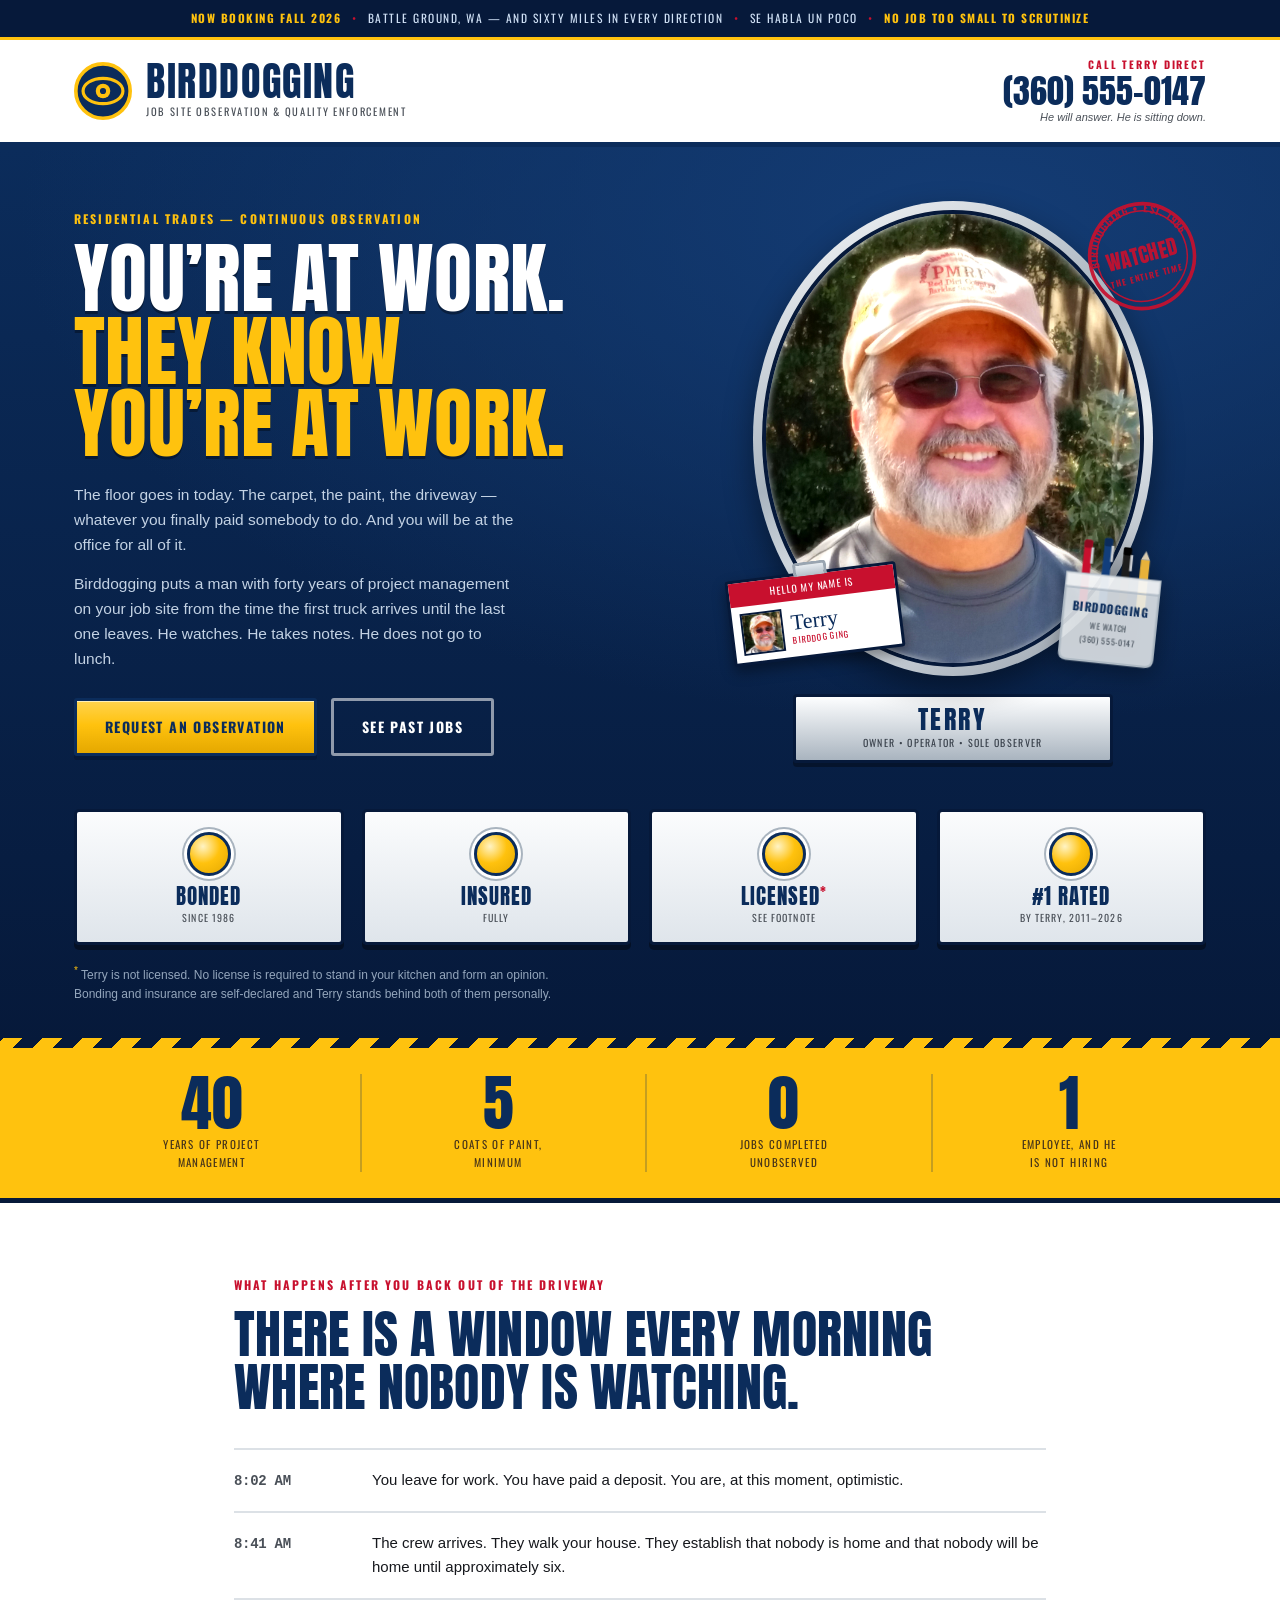
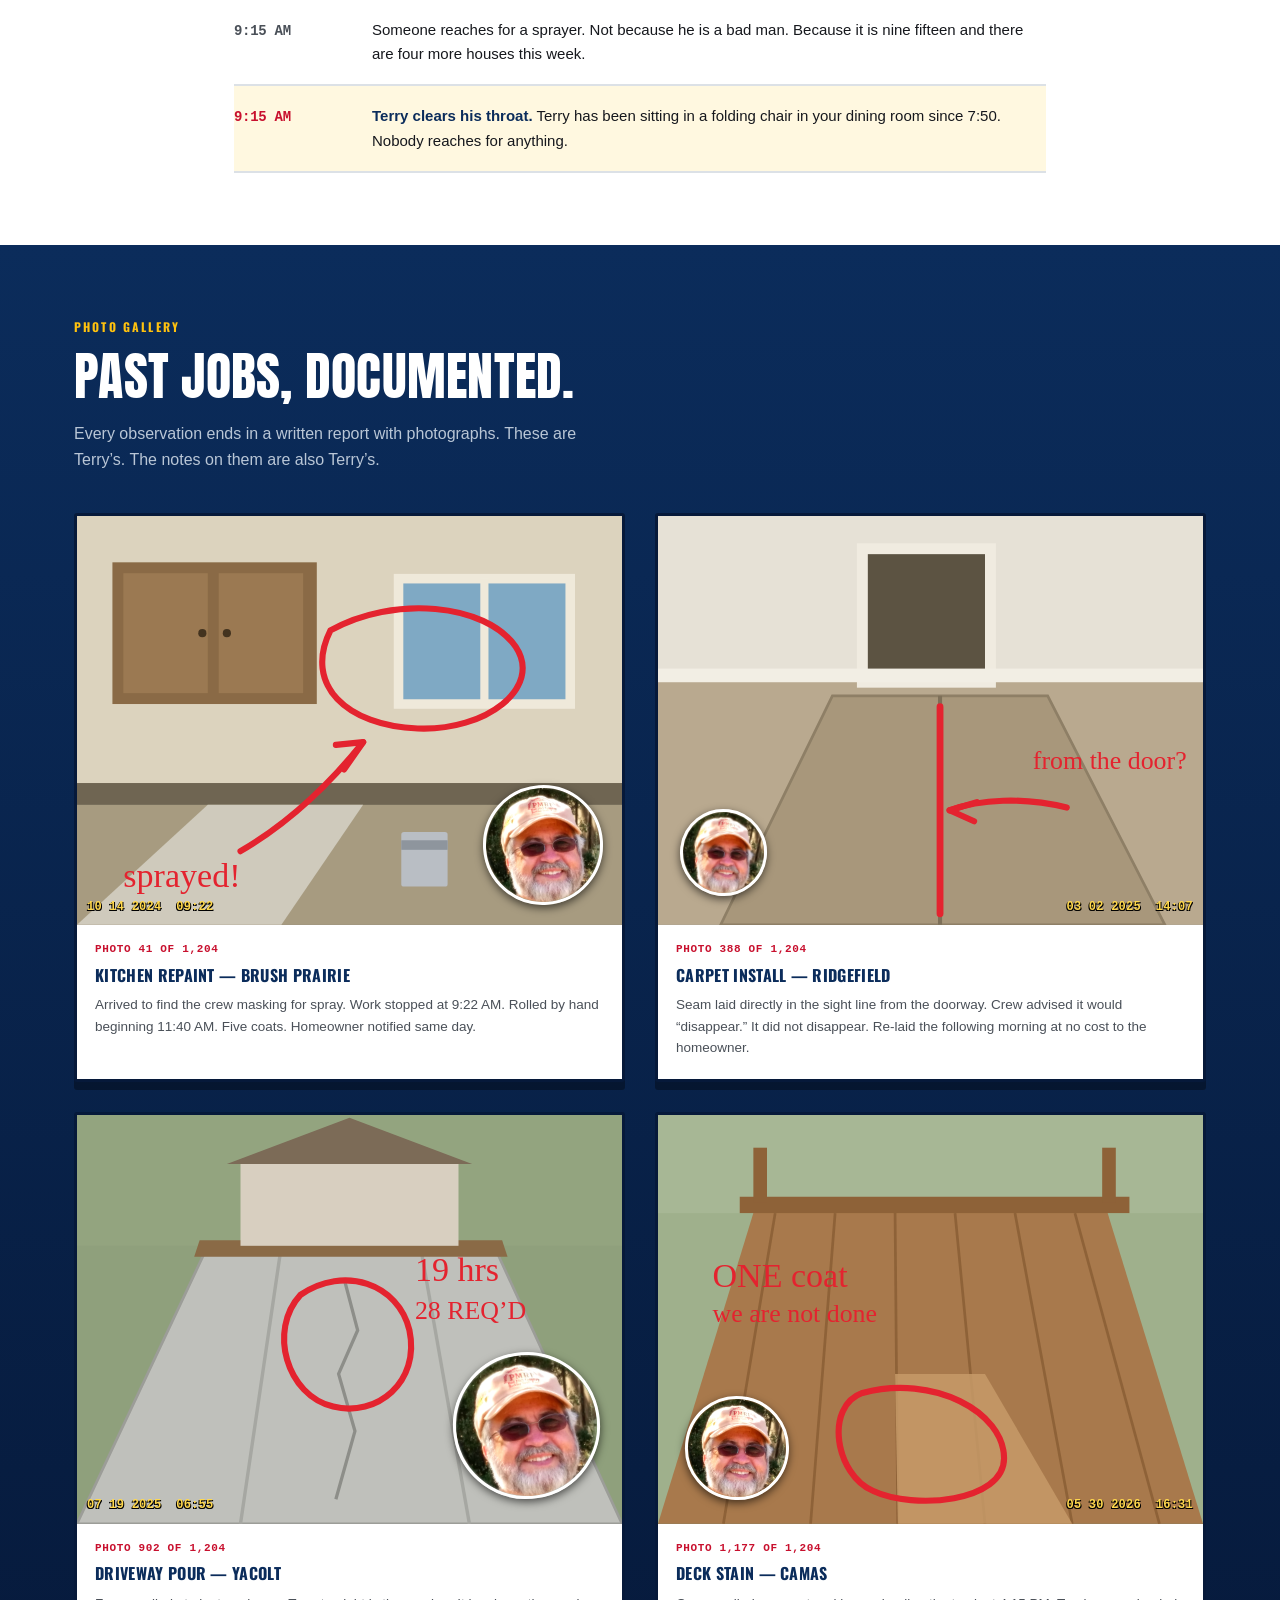
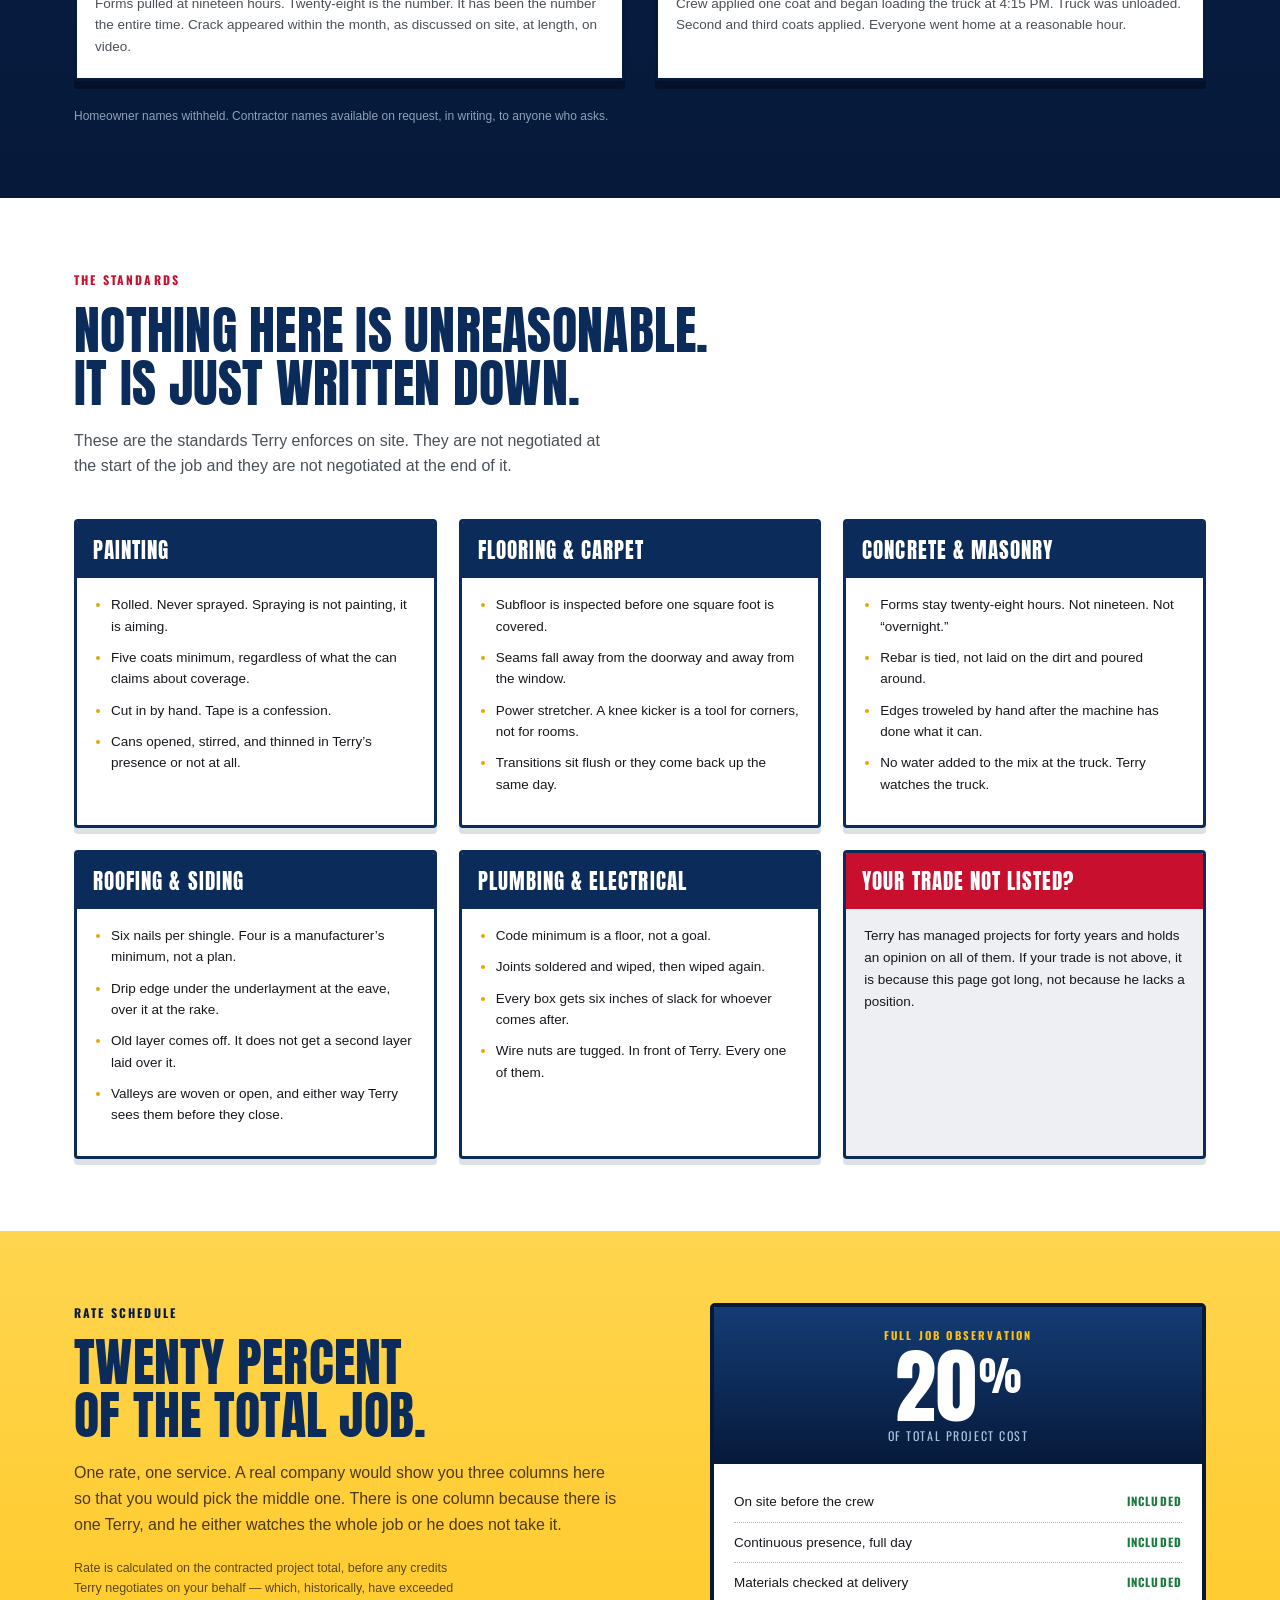
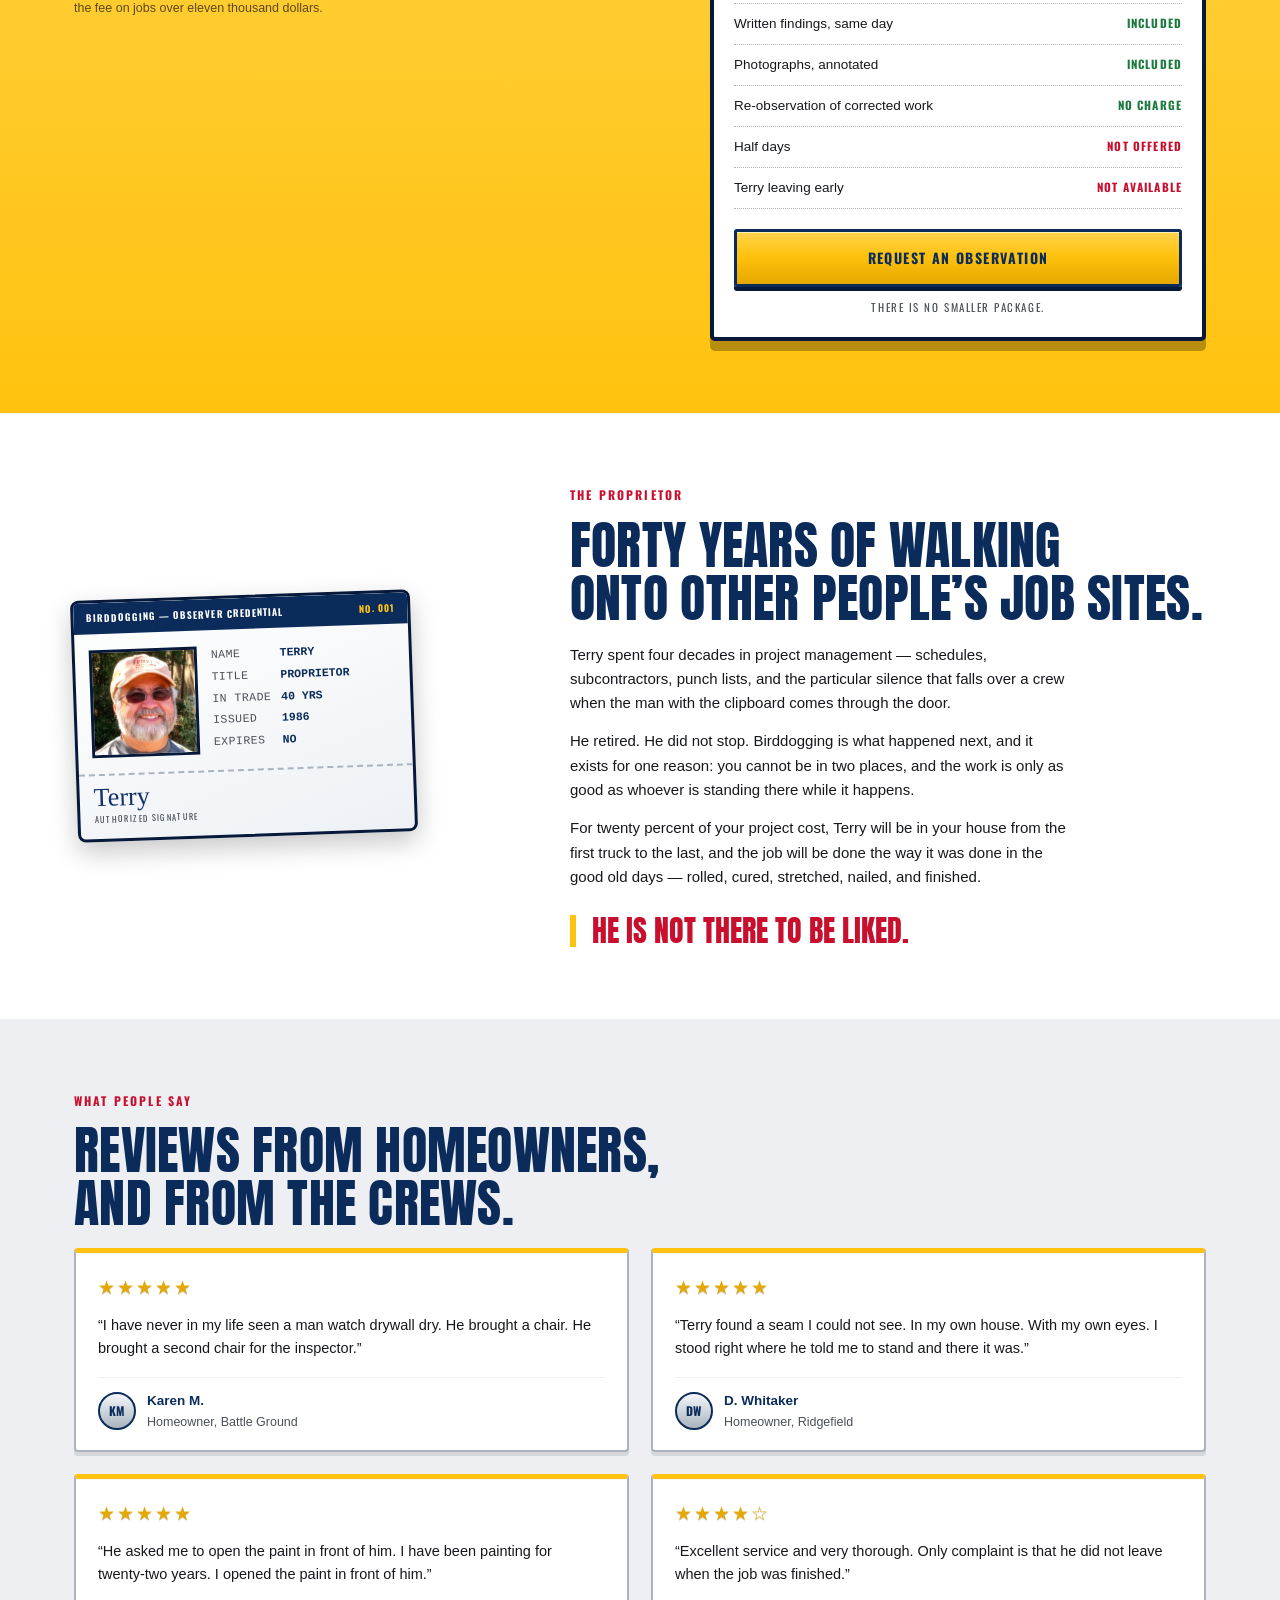
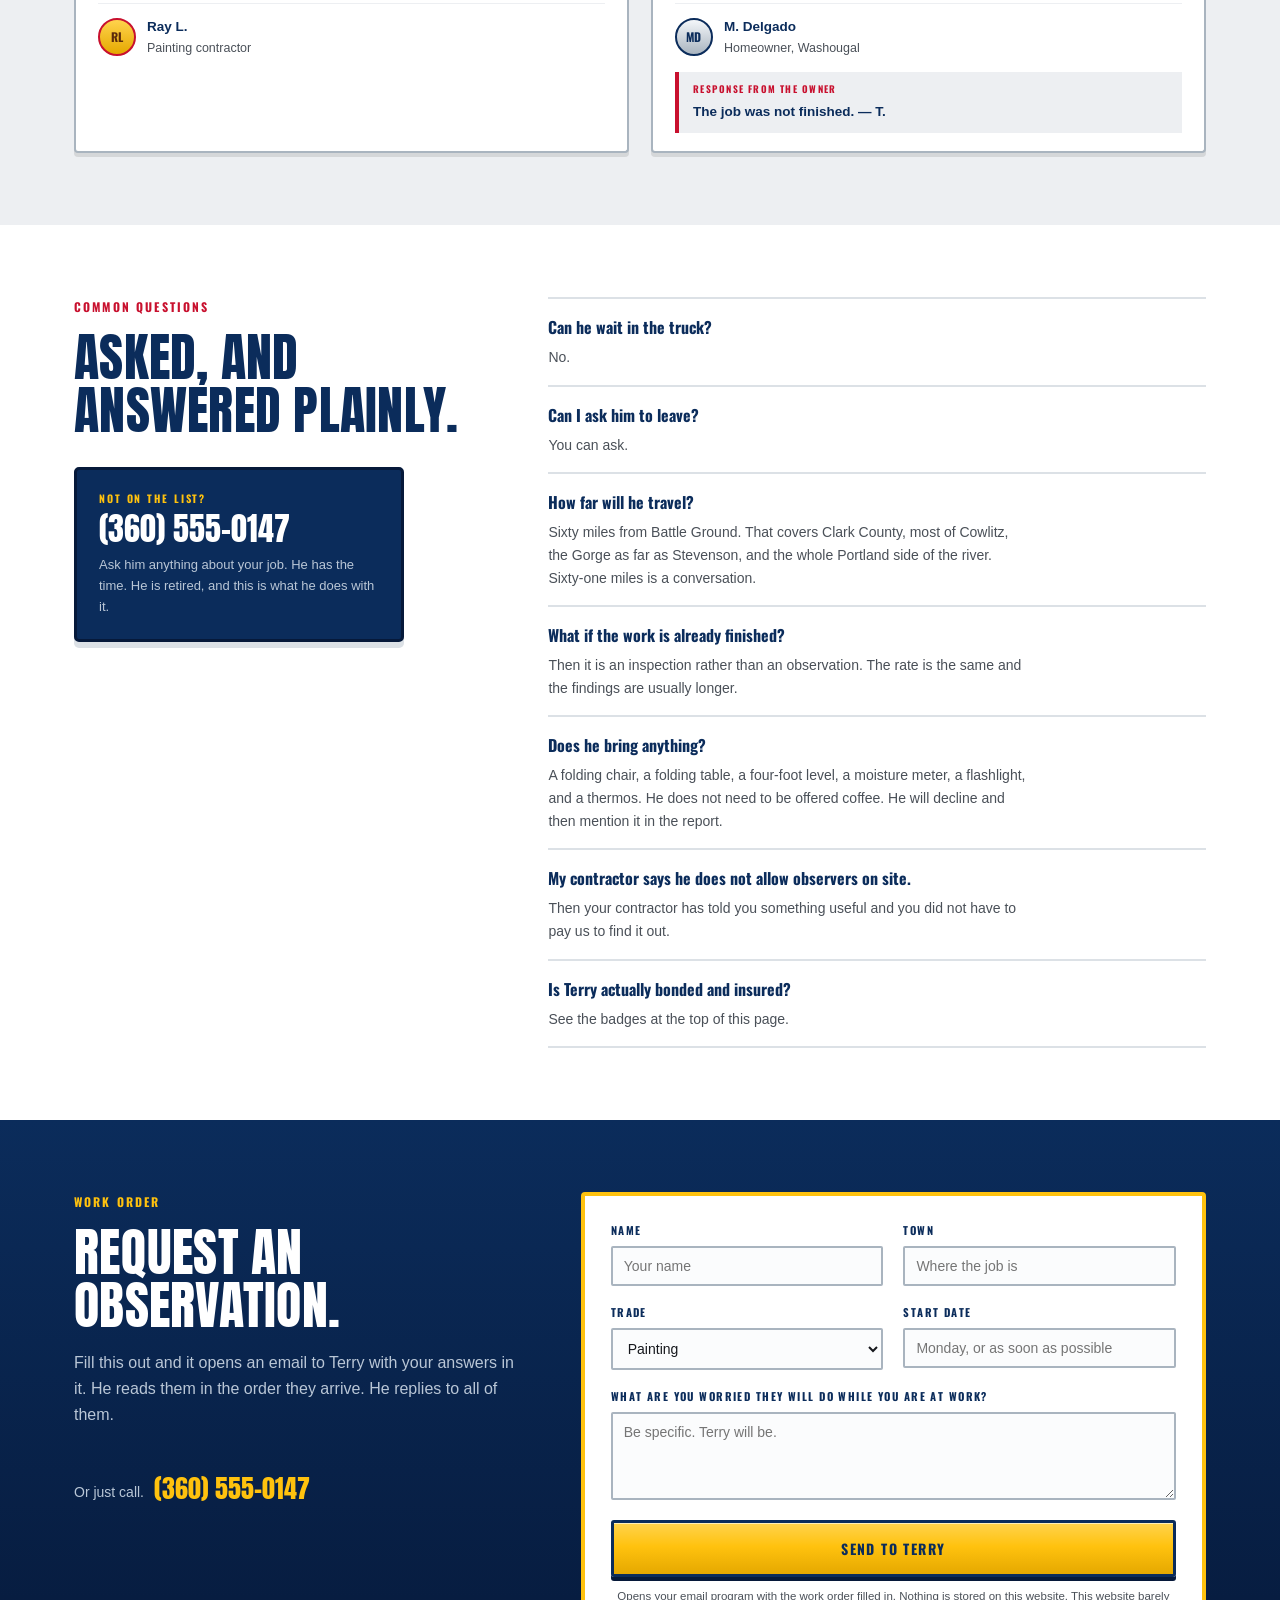
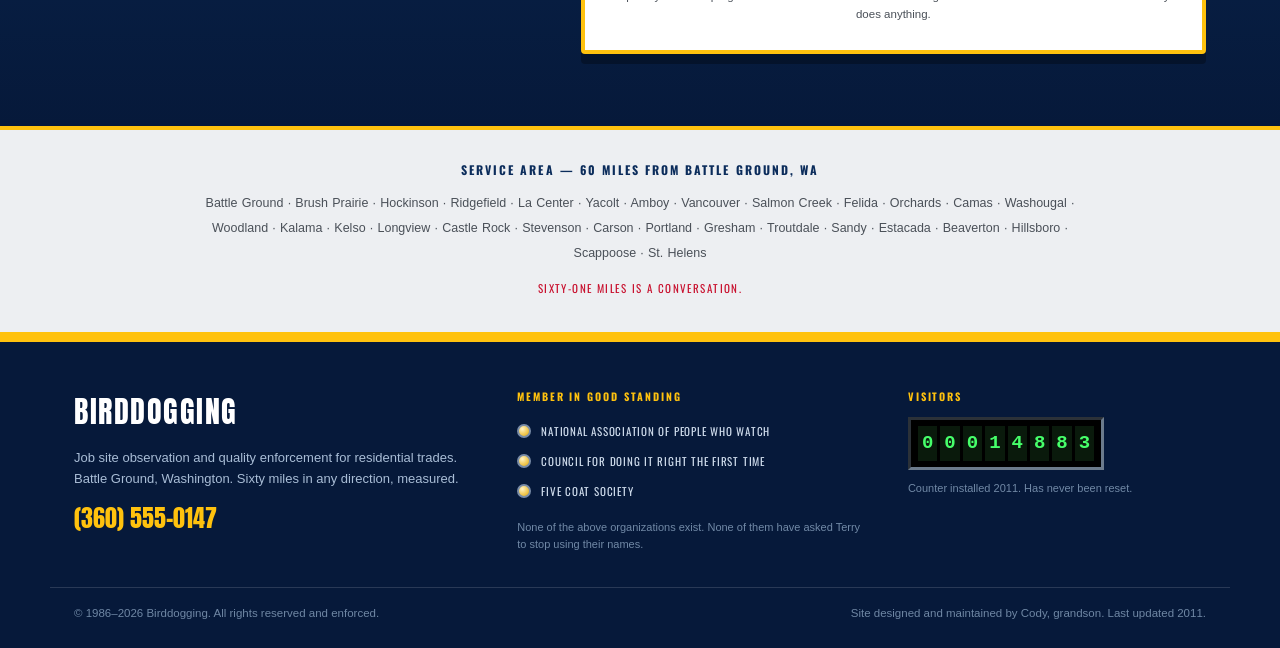
==== index.html @ f439ff11 "Birddogging: job site observation site for Terry Static single-page site, no build step. Deadpan sma" ====
<!DOCTYPE html>
<html lang="en">
<head>
<meta charset="utf-8">
<meta name="viewport" content="width=device-width, initial-scale=1">
<title>BIRDDOGGING &mdash; Job Site Observation | Terry watches your contractors</title>
<meta name="description" content="You're at work. They know you're at work. Birddogging puts a 40-year project manager on your job site for the entire job. Bonded. Insured. Watching.">
<meta property="og:title" content="BIRDDOGGING &mdash; He Watches So You Don't Have To">
<meta property="og:description" content="Continuous on-site observation of residential trades. 20% of total project cost. There is no smaller package.">
<link rel="icon" href="favicon.svg" type="image/svg+xml">
<link rel="preconnect" href="https://fonts.googleapis.com">
<link rel="preconnect" href="https://fonts.gstatic.com" crossorigin>
<link href="https://fonts.googleapis.com/css2?family=Anton&family=Permanent+Marker&family=Oswald:wght@500;700&display=swap" rel="stylesheet">
<link rel="stylesheet" href="styles.css">
</head>
<body>

<a class="skip" href="#main">Skip to content</a>

<!-- ============ TOP STRIP ============ -->
<div class="ticker">
  <div class="ticker__in">
    <strong>NOW BOOKING FALL 2026</strong>
    <span class="dot">&bull;</span> BATTLE GROUND, WA &mdash; AND SIXTY MILES IN EVERY DIRECTION
    <span class="dot">&bull;</span> SE HABLA UN POCO
    <span class="dot">&bull;</span> <strong>NO JOB TOO SMALL TO SCRUTINIZE</strong>
  </div>
</div>

<!-- ============ HEADER ============ -->
<header class="head">
  <div class="wrap head__in">
    <a class="brand" href="#top">
      <svg class="brand__mark" viewBox="0 0 64 64" aria-hidden="true">
        <circle cx="32" cy="32" r="30" fill="#0B2C5B" stroke="#FFC20E" stroke-width="4"/>
        <ellipse cx="32" cy="32" rx="22" ry="14" fill="none" stroke="#FFC20E" stroke-width="3.5"/>
        <circle cx="32" cy="32" r="8" fill="#FFC20E"/>
        <circle cx="32" cy="32" r="3.4" fill="#0B2C5B"/>
      </svg>
      <span class="brand__txt">
        <span class="brand__name">BIRDDOGGING</span>
        <span class="brand__sub">Job Site Observation &amp; Quality Enforcement</span>
      </span>
    </a>
    <div class="head__call">
      <span class="head__call-lab">CALL TERRY DIRECT</span>
      <a class="head__call-num" href="tel:+13605550147">(360) 555-0147</a>
      <span class="head__call-note">He will answer. He is sitting down.</span>
    </div>
  </div>
</header>

<main id="main">

<!-- ============ HERO ============ -->
<section class="hero" id="top">
  <div class="wrap hero__in">

    <div class="hero__copy">
      <p class="eyebrow eyebrow--amber">Residential Trades &mdash; Continuous Observation</p>
      <h1 class="hero__h1">You&rsquo;re at work.<br><em>They know<br>you&rsquo;re at work.</em></h1>
      <p class="hero__lede">
        The floor goes in today. The carpet, the paint, the driveway &mdash; whatever you
        finally paid somebody to do. And you will be at the office for all of it.
      </p>
      <p class="hero__lede">
        Birddogging puts a man with forty years of project management on your job site from
        the time the first truck arrives until the last one leaves. He watches. He takes
        notes. He does not go to lunch.
      </p>
      <div class="hero__cta">
        <a class="btn btn--primary" href="#request">REQUEST AN OBSERVATION</a>
        <a class="btn btn--ghost" href="#projects">SEE PAST JOBS</a>
      </div>
    </div>

    <div class="hero__art">
      <div class="portrait">
        <div class="portrait__frame">
          <img class="portrait__img" src="assets/terry-hero.png" width="620" height="744"
               alt="Terry, proprietor of Birddogging, in a ball cap and sunglasses, wearing a
                    photo name tag and a pocket protector.">

          <!-- clip-on photo name tag -->
          <div class="nametag">
            <span class="nametag__hd">HELLO my name is</span>
            <span class="nametag__body">
              <img class="nametag__photo" src="assets/terry-badge.jpg" width="300" height="300" alt="">
              <span class="nametag__txt">
                <span class="nametag__name">Terry</span>
                <span class="nametag__org">BIRDDOGGING</span>
              </span>
            </span>
            <span class="nametag__clip" aria-hidden="true"></span>
          </div>

          <!-- pocket protector -->
          <svg class="protector" viewBox="0 0 120 150" aria-hidden="true">
            <!-- pens, drawn first so the sleeve overlaps them -->
            <g class="protector__pens">
              <rect x="24" y="6" width="9" height="76" rx="2" fill="#C8102E"/>
              <rect x="24" y="6" width="9" height="9" rx="2" fill="#8E0A20"/>
              <rect x="46" y="2" width="9" height="80" rx="2" fill="#123E7C"/>
              <rect x="46" y="2" width="9" height="9" rx="2" fill="#0B2C5B"/>
              <rect x="68" y="10" width="9" height="72" rx="2" fill="#1D1D1D"/>
              <rect x="68" y="10" width="9" height="9" rx="2" fill="#000"/>
              <!-- clips -->
              <rect x="32" y="14" width="3" height="18" fill="#C9CDD2"/>
              <rect x="54" y="10" width="3" height="18" fill="#C9CDD2"/>
              <rect x="76" y="18" width="3" height="18" fill="#C9CDD2"/>
              <!-- carpenter's pencil -->
              <polygon points="88,22 98,22 98,82 88,82" fill="#E8B23A"/>
              <polygon points="88,22 98,22 93,12" fill="#D8CBB0"/>
            </g>
            <!-- vinyl sleeve -->
            <path d="M8,44 L112,44 L112,132 Q112,140 104,140 L16,140 Q8,140 8,132 Z"
                  fill="#E9EEF2" fill-opacity="0.86" stroke="#AFBAC4" stroke-width="2.5"/>
            <path d="M8,44 L112,44 L112,58 L8,58 Z" fill="#FFFFFF" fill-opacity="0.55"/>
            <path d="M8,60 L112,60" stroke="#AFBAC4" stroke-width="1.5"/>
            <text class="protector__t" x="60" y="86" text-anchor="middle">BIRDDOGGING</text>
            <text class="protector__s" x="60" y="104" text-anchor="middle">WE WATCH</text>
            <text class="protector__s" x="60" y="120" text-anchor="middle">(360) 555-0147</text>
          </svg>
        </div>

        <div class="portrait__plate">
          <span class="portrait__name">TERRY</span>
          <span class="portrait__role">Owner &bull; Operator &bull; Sole Observer</span>
        </div>
      </div>
      <div class="stamp" aria-hidden="true">
        <svg viewBox="-16 -16 232 232">
          <defs><path id="arcTop" d="M100,100 m-74,0 a74,74 0 1,1 148,0" transform="rotate(-8 100 100)"/></defs>
          <circle cx="100" cy="100" r="88" fill="none" stroke="#C8102E" stroke-width="6"/>
          <circle cx="100" cy="100" r="76" fill="none" stroke="#C8102E" stroke-width="2.5"/>
          <text class="stamp__arc"><textPath href="#arcTop" startOffset="50%" text-anchor="middle">BIRDDOGGING &bull; EST. 1986</textPath></text>
          <text class="stamp__big" x="100" y="112" text-anchor="middle">WATCHED</text>
          <text class="stamp__sm" x="100" y="140" text-anchor="middle">THE ENTIRE TIME</text>
        </svg>
      </div>
    </div>

  </div>

  <!-- credential badges -->
  <div class="wrap">
    <ul class="badges">
      <li class="badge">
        <span class="badge__rosette"></span>
        <span class="badge__t">BONDED</span>
        <span class="badge__s">Since 1986</span>
      </li>
      <li class="badge">
        <span class="badge__rosette"></span>
        <span class="badge__t">INSURED</span>
        <span class="badge__s">Fully</span>
      </li>
      <li class="badge">
        <span class="badge__rosette"></span>
        <span class="badge__t">LICENSED<sup>*</sup></span>
        <span class="badge__s">See footnote</span>
      </li>
      <li class="badge">
        <span class="badge__rosette"></span>
        <span class="badge__t">#1 RATED</span>
        <span class="badge__s">By Terry, 2011&ndash;2026</span>
      </li>
    </ul>
    <p class="badges__fn">
      <sup>*</sup> Terry is not licensed. No license is required to stand in your kitchen and
      form an opinion. Bonding and insurance are self&#8209;declared and Terry stands behind
      both of them personally.
    </p>
  </div>
</section>

<!-- ============ STATS ============ -->
<section class="stats">
  <div class="wrap stats__in">
    <div class="stat"><span class="stat__n">40</span><span class="stat__l">Years of project<br>management</span></div>
    <div class="stat"><span class="stat__n">5</span><span class="stat__l">Coats of paint,<br>minimum</span></div>
    <div class="stat"><span class="stat__n">0</span><span class="stat__l">Jobs completed<br>unobserved</span></div>
    <div class="stat"><span class="stat__n">1</span><span class="stat__l">Employee, and he<br>is not hiring</span></div>
  </div>
</section>

<!-- ============ THE PROBLEM ============ -->
<section class="sec sec--pad" id="problem">
  <div class="wrap wrap--narrow">
    <p class="eyebrow">What happens after you back out of the driveway</p>
    <h2 class="h2">There is a window every morning<br>where nobody is watching.</h2>

    <ol class="timeline">
      <li class="tl">
        <span class="tl__time">8:02 AM</span>
        <p class="tl__txt">You leave for work. You have paid a deposit. You are, at this
        moment, optimistic.</p>
      </li>
      <li class="tl">
        <span class="tl__time">8:41 AM</span>
        <p class="tl__txt">The crew arrives. They walk your house. They establish that nobody
        is home and that nobody will be home until approximately six.</p>
      </li>
      <li class="tl">
        <span class="tl__time">9:15 AM</span>
        <p class="tl__txt">Someone reaches for a sprayer. Not because he is a bad man. Because
        it is nine fifteen and there are four more houses this week.</p>
      </li>
      <li class="tl tl--fix">
        <span class="tl__time">9:15 AM</span>
        <p class="tl__txt"><strong>Terry clears his throat.</strong> Terry has been sitting in
        a folding chair in your dining room since 7:50. Nobody reaches for anything.</p>
      </li>
    </ol>
  </div>
</section>

<!-- ============ PAST PROJECTS ============ -->
<section class="sec sec--dark sec--pad" id="projects">
  <div class="wrap">
    <p class="eyebrow eyebrow--amber">Photo Gallery</p>
    <h2 class="h2 h2--light">Past jobs, documented.</h2>
    <p class="sec__lede sec__lede--light">
      Every observation ends in a written report with photographs. These are Terry&rsquo;s.
      The notes on them are also Terry&rsquo;s.
    </p>

    <div class="gallery">

      <!-- ---- photo 1 ---- -->
      <figure class="shot">
        <div class="shot__img">
          <svg class="scene" viewBox="0 0 400 300" role="img" aria-label="Kitchen wall with fresh paint and upper cabinets.">
            <rect width="400" height="300" fill="#C9BFA8"/>
            <rect x="0" y="0" width="400" height="196" fill="#DCD3BE"/>
            <rect x="0" y="196" width="400" height="16" fill="#B7AB90"/>
            <rect x="0" y="212" width="400" height="88" fill="#A79B80"/>
            <!-- upper cabinets -->
            <rect x="26" y="34" width="150" height="104" fill="#8A6A46"/>
            <rect x="34" y="42" width="62" height="88" fill="#9B7952"/>
            <rect x="104" y="42" width="62" height="88" fill="#9B7952"/>
            <circle cx="92" cy="86" r="3" fill="#43331F"/>
            <circle cx="110" cy="86" r="3" fill="#43331F"/>
            <!-- window -->
            <rect x="236" y="46" width="126" height="92" fill="#7FA9C4"/>
            <rect x="236" y="46" width="126" height="92" fill="none" stroke="#EFE9DA" stroke-width="7"/>
            <line x1="299" y1="46" x2="299" y2="138" stroke="#EFE9DA" stroke-width="6"/>
            <!-- counter + drop cloth -->
            <rect x="0" y="196" width="400" height="16" fill="#6F6552"/>
            <polygon points="0,300 96,212 210,212 150,300" fill="#CFCABC"/>
            <!-- paint can -->
            <rect x="238" y="232" width="34" height="40" rx="2" fill="#B9BEC4"/>
            <rect x="238" y="238" width="34" height="7" fill="#8E959D"/>
          </svg>
          <img class="shot__watcher shot__watcher--1" src="assets/terry-watch.png" width="340" height="340" alt="" aria-hidden="true">
          <svg class="shot__marks" viewBox="0 0 400 300" aria-hidden="true">
            <path d="M186,84 C232,58 300,64 322,96 C342,126 300,158 250,156 C198,154 166,124 186,84 Z"
                  fill="none" stroke="#E4232F" stroke-width="4.5" stroke-linecap="round"/>
            <path d="M120,246 C158,224 186,196 210,166" fill="none" stroke="#E4232F" stroke-width="4.5" stroke-linecap="round"/>
            <path d="M210,166 L196,186 M210,166 L190,168" fill="none" stroke="#E4232F" stroke-width="4.5" stroke-linecap="round"/>
            <text class="mark__hand" x="34" y="272">sprayed!</text>
          </svg>
          <span class="shot__burn">10&nbsp;14&nbsp;2024&nbsp;&nbsp;09:22</span>
        </div>
        <figcaption class="shot__cap">
          <span class="shot__no">PHOTO 41 OF 1,204</span>
          <strong>Kitchen repaint &mdash; Brush Prairie</strong>
          Arrived to find the crew masking for spray. Work stopped at 9:22 AM. Rolled by hand
          beginning 11:40 AM. Five coats. Homeowner notified same day.
        </figcaption>
      </figure>

      <!-- ---- photo 2 ---- -->
      <figure class="shot">
        <div class="shot__img">
          <svg class="scene" viewBox="0 0 400 300" role="img" aria-label="Empty room with new carpet and a visible seam.">
            <rect width="400" height="300" fill="#D8D2C6"/>
            <polygon points="0,0 400,0 400,120 0,120" fill="#E6E1D6"/>
            <polygon points="0,120 400,120 400,300 0,300" fill="#B9A98F"/>
            <!-- carpet perspective -->
            <polygon points="46,300 128,132 286,132 372,300" fill="#A8977B"/>
            <polygon points="46,300 128,132 286,132 372,300" fill="none" stroke="#8E7F66" stroke-width="2"/>
            <!-- the seam -->
            <line x1="207" y1="132" x2="207" y2="300" stroke="#7E7059" stroke-width="3"/>
            <!-- doorway -->
            <rect x="150" y="24" width="94" height="98" fill="#5C5342"/>
            <rect x="150" y="24" width="94" height="98" fill="none" stroke="#F0EBE0" stroke-width="8"/>
            <!-- baseboard -->
            <rect x="0" y="112" width="400" height="10" fill="#F2EEE4"/>
          </svg>
          <img class="shot__watcher shot__watcher--2" src="assets/terry-watch.png" width="340" height="340" alt="" aria-hidden="true">
          <svg class="shot__marks" viewBox="0 0 400 300" aria-hidden="true">
            <path d="M207,140 L207,292" fill="none" stroke="#E4232F" stroke-width="5" stroke-linecap="round"/>
            <path d="M300,214 C268,206 236,208 214,216" fill="none" stroke="#E4232F" stroke-width="4.5" stroke-linecap="round"/>
            <path d="M214,216 L234,210 M214,216 L232,224" fill="none" stroke="#E4232F" stroke-width="4.5" stroke-linecap="round"/>
            <text class="mark__hand mark__hand--sm" x="388" y="186" text-anchor="end">from the door?</text>
          </svg>
          <span class="shot__burn shot__burn--right">03&nbsp;02&nbsp;2025&nbsp;&nbsp;14:07</span>
        </div>
        <figcaption class="shot__cap">
          <span class="shot__no">PHOTO 388 OF 1,204</span>
          <strong>Carpet install &mdash; Ridgefield</strong>
          Seam laid directly in the sight line from the doorway. Crew advised it would
          &ldquo;disappear.&rdquo; It did not disappear. Re&#8209;laid the following morning at
          no cost to the homeowner.
        </figcaption>
      </figure>

      <!-- ---- photo 3 ---- -->
      <figure class="shot">
        <div class="shot__img">
          <svg class="scene" viewBox="0 0 400 300" role="img" aria-label="Concrete driveway slab with forms and a hairline crack.">
            <rect width="400" height="300" fill="#8FA07C"/>
            <rect x="0" y="0" width="400" height="96" fill="#93A47F"/>
            <polygon points="0,300 96,96 306,96 400,300" fill="#BFC0BB"/>
            <polygon points="0,300 96,96 306,96 400,300" fill="none" stroke="#9C9D98" stroke-width="2"/>
            <!-- control joints -->
            <line x1="150" y1="96" x2="120" y2="300" stroke="#A6A7A2" stroke-width="2.5"/>
            <line x1="252" y1="96" x2="288" y2="300" stroke="#A6A7A2" stroke-width="2.5"/>
            <!-- forms -->
            <polygon points="90,92 312,92 316,104 86,104" fill="#8A6A46"/>
            <!-- crack -->
            <path d="M196,120 L206,158 L192,190 L204,232 L190,282" fill="none" stroke="#8D8E89" stroke-width="2.4"/>
            <!-- house -->
            <rect x="120" y="34" width="160" height="62" fill="#D8CFC0"/>
            <polygon points="110,36 290,36 200,2" fill="#7C6B57"/>
          </svg>
          <img class="shot__watcher shot__watcher--3" src="assets/terry-watch.png" width="340" height="340" alt="" aria-hidden="true">
          <svg class="shot__marks" viewBox="0 0 400 300" aria-hidden="true">
            <path d="M164,132 C196,110 236,124 244,158 C252,196 220,222 188,214 C154,206 140,158 164,132 Z"
                  fill="none" stroke="#E4232F" stroke-width="4.5" stroke-linecap="round"/>
            <text class="mark__hand" x="248" y="122">19 hrs</text>
            <text class="mark__hand mark__hand--sm" x="248" y="150">28 REQ&rsquo;D</text>
          </svg>
          <span class="shot__burn">07&nbsp;19&nbsp;2025&nbsp;&nbsp;06:55</span>
        </div>
        <figcaption class="shot__cap">
          <span class="shot__no">PHOTO 902 OF 1,204</span>
          <strong>Driveway pour &mdash; Yacolt</strong>
          Forms pulled at nineteen hours. Twenty&#8209;eight is the number. It has been the
          number the entire time. Crack appeared within the month, as discussed on site, at
          length, on video.
        </figcaption>
      </figure>

      <!-- ---- photo 4 ---- -->
      <figure class="shot">
        <div class="shot__img">
          <svg class="scene" viewBox="0 0 400 300" role="img" aria-label="Wooden deck boards with uneven stain coverage.">
            <rect width="400" height="300" fill="#9FB08C"/>
            <rect x="0" y="0" width="400" height="72" fill="#A7B795"/>
            <polygon points="0,300 70,72 330,72 400,300" fill="#A8794C"/>
            <g stroke="#8E6238" stroke-width="2">
              <line x1="86" y1="72" x2="48" y2="300"/>
              <line x1="130" y1="72" x2="112" y2="300"/>
              <line x1="174" y1="72" x2="176" y2="300"/>
              <line x1="218" y1="72" x2="240" y2="300"/>
              <line x1="262" y1="72" x2="304" y2="300"/>
              <line x1="306" y1="72" x2="368" y2="300"/>
            </g>
            <!-- thin / missed stain patch -->
            <polygon points="176,300 174,190 240,190 304,300" fill="#C79A69" opacity="0.85"/>
            <!-- rail -->
            <rect x="60" y="60" width="286" height="12" fill="#8E6238"/>
            <rect x="70" y="24" width="10" height="40" fill="#8E6238"/>
            <rect x="326" y="24" width="10" height="40" fill="#8E6238"/>
          </svg>
          <img class="shot__watcher shot__watcher--4" src="assets/terry-watch.png" width="340" height="340" alt="" aria-hidden="true">
          <svg class="shot__marks" viewBox="0 0 400 300" aria-hidden="true">
            <path d="M150,204 C202,190 254,218 254,252 C254,284 188,290 158,276 C130,264 122,214 150,204 Z"
                  fill="none" stroke="#E4232F" stroke-width="4.5" stroke-linecap="round"/>
            <text class="mark__hand" x="40" y="126">ONE coat</text>
            <text class="mark__hand mark__hand--sm" x="40" y="152">we are not done</text>
          </svg>
          <span class="shot__burn shot__burn--right">05&nbsp;30&nbsp;2026&nbsp;&nbsp;16:31</span>
        </div>
        <figcaption class="shot__cap">
          <span class="shot__no">PHOTO 1,177 OF 1,204</span>
          <strong>Deck stain &mdash; Camas</strong>
          Crew applied one coat and began loading the truck at 4:15 PM. Truck was unloaded.
          Second and third coats applied. Everyone went home at a reasonable hour.
        </figcaption>
      </figure>

    </div>

    <p class="gallery__fn">
      Homeowner names withheld. Contractor names available on request, in writing, to anyone
      who asks.
    </p>
  </div>
</section>

<!-- ============ STANDARDS ============ -->
<section class="sec sec--pad" id="standards">
  <div class="wrap">
    <p class="eyebrow">The Standards</p>
    <h2 class="h2">Nothing here is unreasonable.<br>It is just written down.</h2>
    <p class="sec__lede">
      These are the standards Terry enforces on site. They are not negotiated at the start of
      the job and they are not negotiated at the end of it.
    </p>

    <div class="trades">

      <article class="trade">
        <h3 class="trade__h">Painting</h3>
        <ul class="trade__list">
          <li>Rolled. Never sprayed. Spraying is not painting, it is aiming.</li>
          <li>Five coats minimum, regardless of what the can claims about coverage.</li>
          <li>Cut in by hand. Tape is a confession.</li>
          <li>Cans opened, stirred, and thinned in Terry&rsquo;s presence or not at all.</li>
        </ul>
      </article>

      <article class="trade">
        <h3 class="trade__h">Flooring &amp; Carpet</h3>
        <ul class="trade__list">
          <li>Subfloor is inspected before one square foot is covered.</li>
          <li>Seams fall away from the doorway and away from the window.</li>
          <li>Power stretcher. A knee kicker is a tool for corners, not for rooms.</li>
          <li>Transitions sit flush or they come back up the same day.</li>
        </ul>
      </article>

      <article class="trade">
        <h3 class="trade__h">Concrete &amp; Masonry</h3>
        <ul class="trade__list">
          <li>Forms stay twenty&#8209;eight hours. Not nineteen. Not &ldquo;overnight.&rdquo;</li>
          <li>Rebar is tied, not laid on the dirt and poured around.</li>
          <li>Edges troweled by hand after the machine has done what it can.</li>
          <li>No water added to the mix at the truck. Terry watches the truck.</li>
        </ul>
      </article>

      <article class="trade">
        <h3 class="trade__h">Roofing &amp; Siding</h3>
        <ul class="trade__list">
          <li>Six nails per shingle. Four is a manufacturer&rsquo;s minimum, not a plan.</li>
          <li>Drip edge under the underlayment at the eave, over it at the rake.</li>
          <li>Old layer comes off. It does not get a second layer laid over it.</li>
          <li>Valleys are woven or open, and either way Terry sees them before they close.</li>
        </ul>
      </article>

      <article class="trade">
        <h3 class="trade__h">Plumbing &amp; Electrical</h3>
        <ul class="trade__list">
          <li>Code minimum is a floor, not a goal.</li>
          <li>Joints soldered and wiped, then wiped again.</li>
          <li>Every box gets six inches of slack for whoever comes after.</li>
          <li>Wire nuts are tugged. In front of Terry. Every one of them.</li>
        </ul>
      </article>

      <article class="trade trade--note">
        <h3 class="trade__h">Your trade not listed?</h3>
        <p class="trade__p">
          Terry has managed projects for forty years and holds an opinion on all of them. If
          your trade is not above, it is because this page got long, not because he lacks a
          position.
        </p>
      </article>

    </div>
  </div>
</section>

<!-- ============ PRICING ============ -->
<section class="sec sec--pad sec--amber" id="pricing">
  <div class="wrap price__wrap">
    <div class="price__lead">
      <p class="eyebrow">Rate Schedule</p>
      <h2 class="h2">Twenty percent<br>of the total job.</h2>
      <p class="sec__lede">
        One rate, one service. A real company would show you three columns here so that you
        would pick the middle one. There is one column because there is one Terry, and he
        either watches the whole job or he does not take it.
      </p>
      <p class="price__fine">
        Rate is calculated on the contracted project total, before any credits Terry
        negotiates on your behalf &mdash; which, historically, have exceeded the fee on jobs
        over eleven thousand dollars.
      </p>
    </div>

    <div class="card">
      <div class="card__top">
        <span class="card__lab">FULL JOB OBSERVATION</span>
        <span class="card__pct">20<span class="card__sym">%</span></span>
        <span class="card__of">of total project cost</span>
      </div>
      <ul class="lines">
        <li class="line"><span class="line__k">On site before the crew</span><span class="line__v">INCLUDED</span></li>
        <li class="line"><span class="line__k">Continuous presence, full day</span><span class="line__v">INCLUDED</span></li>
        <li class="line"><span class="line__k">Materials checked at delivery</span><span class="line__v">INCLUDED</span></li>
        <li class="line"><span class="line__k">Written findings, same day</span><span class="line__v">INCLUDED</span></li>
        <li class="line"><span class="line__k">Photographs, annotated</span><span class="line__v">INCLUDED</span></li>
        <li class="line"><span class="line__k">Re&#8209;observation of corrected work</span><span class="line__v">NO CHARGE</span></li>
        <li class="line line--no"><span class="line__k">Half days</span><span class="line__v">NOT OFFERED</span></li>
        <li class="line line--no"><span class="line__k">Terry leaving early</span><span class="line__v">NOT AVAILABLE</span></li>
      </ul>
      <a class="btn btn--primary btn--block" href="#request">REQUEST AN OBSERVATION</a>
      <p class="card__fn">There is no smaller package.</p>
    </div>
  </div>
</section>

<!-- ============ MEET TERRY ============ -->
<section class="sec sec--pad" id="terry">
  <div class="wrap terry__wrap">
    <div class="terry__art">
      <div class="idcard">
        <div class="idcard__hd">
          <span>BIRDDOGGING &mdash; OBSERVER CREDENTIAL</span>
          <span class="idcard__no">NO. 001</span>
        </div>
        <div class="idcard__body">
          <img class="idcard__photo" src="assets/terry-badge.jpg" width="300" height="300"
               alt="Credential photograph of Terry.">
          <dl class="idcard__data">
            <dt>NAME</dt><dd>TERRY</dd>
            <dt>TITLE</dt><dd>PROPRIETOR</dd>
            <dt>IN TRADE</dt><dd>40 YRS</dd>
            <dt>ISSUED</dt><dd>1986</dd>
            <dt>EXPIRES</dt><dd>NO</dd>
          </dl>
        </div>
        <div class="idcard__sig">
          <span class="idcard__sigline">Terry</span>
          <span class="idcard__siglab">AUTHORIZED SIGNATURE</span>
        </div>
      </div>
    </div>

    <div class="terry__copy">
      <p class="eyebrow">The Proprietor</p>
      <h2 class="h2">Forty years of walking<br>onto other people&rsquo;s job sites.</h2>
      <p class="terry__p">
        Terry spent four decades in project management &mdash; schedules, subcontractors,
        punch lists, and the particular silence that falls over a crew when the man with the
        clipboard comes through the door.
      </p>
      <p class="terry__p">
        He retired. He did not stop. Birddogging is what happened next, and it exists for one
        reason: you cannot be in two places, and the work is only as good as whoever is
        standing there while it happens.
      </p>
      <p class="terry__p">
        For twenty percent of your project cost, Terry will be in your house from the first
        truck to the last, and the job will be done the way it was done in the good old days
        &mdash; rolled, cured, stretched, nailed, and finished.
      </p>
      <p class="terry__pull">He is not there to be liked.</p>
    </div>
  </div>
</section>

<!-- ============ TESTIMONIALS ============ -->
<section class="sec sec--pad sec--grey" id="reviews">
  <div class="wrap">
    <p class="eyebrow">What People Say</p>
    <h2 class="h2">Reviews from homeowners,<br>and from the crews.</h2>

    <div class="revs">

      <blockquote class="rev">
        <span class="stars" aria-label="5 out of 5 stars">&#9733;&#9733;&#9733;&#9733;&#9733;</span>
        <p>&ldquo;I have never in my life seen a man watch drywall dry. He brought a chair. He
        brought a second chair for the inspector.&rdquo;</p>
        <footer class="rev__by">
          <span class="avatar" aria-hidden="true">KM</span>
          <span><strong>Karen M.</strong><br>Homeowner, Battle Ground</span>
        </footer>
      </blockquote>

      <blockquote class="rev">
        <span class="stars" aria-label="5 out of 5 stars">&#9733;&#9733;&#9733;&#9733;&#9733;</span>
        <p>&ldquo;Terry found a seam I could not see. In my own house. With my own eyes. I
        stood right where he told me to stand and there it was.&rdquo;</p>
        <footer class="rev__by">
          <span class="avatar" aria-hidden="true">DW</span>
          <span><strong>D. Whitaker</strong><br>Homeowner, Ridgefield</span>
        </footer>
      </blockquote>

      <blockquote class="rev">
        <span class="stars" aria-label="5 out of 5 stars">&#9733;&#9733;&#9733;&#9733;&#9733;</span>
        <p>&ldquo;He asked me to open the paint in front of him. I have been painting for
        twenty&#8209;two years. I opened the paint in front of him.&rdquo;</p>
        <footer class="rev__by">
          <span class="avatar avatar--crew" aria-hidden="true">RL</span>
          <span><strong>Ray L.</strong><br>Painting contractor</span>
        </footer>
      </blockquote>

      <blockquote class="rev rev--four">
        <span class="stars" aria-label="4 out of 5 stars">&#9733;&#9733;&#9733;&#9733;&#9734;</span>
        <p>&ldquo;Excellent service and very thorough. Only complaint is that he did not leave
        when the job was finished.&rdquo;</p>
        <footer class="rev__by">
          <span class="avatar" aria-hidden="true">MD</span>
          <span><strong>M. Delgado</strong><br>Homeowner, Washougal</span>
        </footer>
        <div class="reply">
          <span class="reply__lab">RESPONSE FROM THE OWNER</span>
          <p>The job was not finished. &mdash;&nbsp;T.</p>
        </div>
      </blockquote>

    </div>
  </div>
</section>

<!-- ============ FAQ ============ -->
<section class="sec sec--pad" id="faq">
  <div class="wrap faq__wrap">
    <div class="faq__lead">
      <p class="eyebrow">Common Questions</p>
      <h2 class="h2">Asked, and<br>answered plainly.</h2>
      <div class="callcard">
        <span class="callcard__lab">NOT ON THE LIST?</span>
        <a class="callcard__num" href="tel:+13605550147">(360) 555&#8209;0147</a>
        <p class="callcard__p">
          Ask him anything about your job. He has the time. He is retired, and this is
          what he does with it.
        </p>
      </div>
    </div>
    <dl class="faq">
      <div class="qa">
        <dt>Can he wait in the truck?</dt>
        <dd>No.</dd>
      </div>
      <div class="qa">
        <dt>Can I ask him to leave?</dt>
        <dd>You can ask.</dd>
      </div>
      <div class="qa">
        <dt>How far will he travel?</dt>
        <dd>Sixty miles from Battle Ground. That covers Clark County, most of Cowlitz,
        the Gorge as far as Stevenson, and the whole Portland side of the river.
        Sixty&#8209;one miles is a conversation.</dd>
      </div>
      <div class="qa">
        <dt>What if the work is already finished?</dt>
        <dd>Then it is an inspection rather than an observation. The rate is the same and the
        findings are usually longer.</dd>
      </div>
      <div class="qa">
        <dt>Does he bring anything?</dt>
        <dd>A folding chair, a folding table, a four&#8209;foot level, a moisture meter, a
        flashlight, and a thermos. He does not need to be offered coffee. He will decline and
        then mention it in the report.</dd>
      </div>
      <div class="qa">
        <dt>My contractor says he does not allow observers on site.</dt>
        <dd>Then your contractor has told you something useful and you did not have to pay us
        to find it out.</dd>
      </div>
      <div class="qa">
        <dt>Is Terry actually bonded and insured?</dt>
        <dd>See the badges at the top of this page.</dd>
      </div>
    </dl>
  </div>
</section>

<!-- ============ REQUEST ============ -->
<section class="sec sec--pad sec--dark" id="request">
  <div class="wrap req__wrap">
    <div class="req__lead">
      <p class="eyebrow eyebrow--amber">Work Order</p>
      <h2 class="h2 h2--light">Request an observation.</h2>
      <p class="sec__lede sec__lede--light">
        Fill this out and it opens an email to Terry with your answers in it. He reads them in
        the order they arrive. He replies to all of them.
      </p>
      <p class="req__or">
        Or just call. <a href="tel:+13605550147">(360) 555&#8209;0147</a>
      </p>
    </div>

    <form class="form" id="wo">
      <div class="field">
        <label for="f-name">Name</label>
        <input id="f-name" name="name" type="text" autocomplete="name" placeholder="Your name">
      </div>
      <div class="field">
        <label for="f-town">Town</label>
        <input id="f-town" name="town" type="text" placeholder="Where the job is">
      </div>
      <div class="field">
        <label for="f-trade">Trade</label>
        <select id="f-trade" name="trade">
          <option>Painting</option>
          <option>Flooring &amp; carpet</option>
          <option>Concrete &amp; masonry</option>
          <option>Roofing &amp; siding</option>
          <option>Plumbing &amp; electrical</option>
          <option>Several at once</option>
          <option>I would rather explain it</option>
        </select>
      </div>
      <div class="field">
        <label for="f-start">Start date</label>
        <input id="f-start" name="start" type="text" placeholder="Monday, or as soon as possible">
      </div>
      <div class="field field--wide">
        <label for="f-fear">What are you worried they will do while you are at work?</label>
        <textarea id="f-fear" name="fear" rows="4" placeholder="Be specific. Terry will be."></textarea>
      </div>
      <div class="field field--wide form__actions">
        <button class="btn btn--primary btn--block" type="submit">SEND TO TERRY</button>
        <p class="form__fn">
          Opens your email program with the work order filled in. Nothing is stored on this
          website. This website barely does anything.
        </p>
      </div>
    </form>
  </div>
</section>

</main>

<!-- ============ SERVICE AREA ============ -->
<section class="area">
  <div class="wrap">
    <h2 class="area__h">SERVICE AREA &mdash; 60 MILES FROM BATTLE GROUND, WA</h2>
    <p class="area__list">
      Battle&nbsp;Ground&nbsp;&middot; Brush&nbsp;Prairie&nbsp;&middot; Hockinson&nbsp;&middot;
      Ridgefield&nbsp;&middot; La&nbsp;Center&nbsp;&middot; Yacolt&nbsp;&middot; Amboy&nbsp;&middot;
      Vancouver&nbsp;&middot; Salmon&nbsp;Creek&nbsp;&middot; Felida&nbsp;&middot; Orchards&nbsp;&middot;
      Camas&nbsp;&middot; Washougal&nbsp;&middot; Woodland&nbsp;&middot; Kalama&nbsp;&middot;
      Kelso&nbsp;&middot; Longview&nbsp;&middot; Castle&nbsp;Rock&nbsp;&middot; Stevenson&nbsp;&middot;
      Carson&nbsp;&middot; Portland&nbsp;&middot; Gresham&nbsp;&middot; Troutdale&nbsp;&middot;
      Sandy&nbsp;&middot; Estacada&nbsp;&middot; Beaverton&nbsp;&middot; Hillsboro&nbsp;&middot;
      Scappoose&nbsp;&middot; St.&nbsp;Helens
    </p>
    <p class="area__fn">Sixty&#8209;one miles is a conversation.</p>
  </div>
</section>

<!-- ============ FOOTER ============ -->
<footer class="foot">
  <div class="wrap foot__in">

    <div class="foot__col">
      <span class="foot__brand">BIRDDOGGING</span>
      <p class="foot__p">
        Job site observation and quality enforcement for residential trades.<br>
        Battle Ground, Washington. Sixty miles in any direction, measured.
      </p>
      <p class="foot__p foot__p--call">
        <a href="tel:+13605550147">(360) 555&#8209;0147</a>
      </p>
    </div>

    <div class="foot__col">
      <span class="foot__h">MEMBER IN GOOD STANDING</span>
      <ul class="seals">
        <li>NATIONAL ASSOCIATION OF PEOPLE WHO WATCH</li>
        <li>COUNCIL FOR DOING IT RIGHT THE FIRST TIME</li>
        <li>FIVE COAT SOCIETY</li>
      </ul>
      <p class="foot__fine">
        None of the above organizations exist. None of them have asked Terry to stop using
        their names.
      </p>
    </div>

    <div class="foot__col foot__col--counter">
      <span class="foot__h">VISITORS</span>
      <div class="counter" id="counter" aria-label="Visitor counter">
        <span>0</span><span>0</span><span>0</span><span>1</span><span>4</span><span>8</span><span>8</span><span>2</span>
      </div>
      <p class="foot__fine">Counter installed 2011. Has never been reset.</p>
    </div>

  </div>

  <div class="wrap foot__bar">
    <p>&copy; 1986&ndash;2026 Birddogging. All rights reserved and enforced.</p>
    <p>Site designed and maintained by Cody, grandson. Last updated 2011.</p>
  </div>
</footer>

<script src="observe.js" defer></script>
</body>
</html>
---- styles.css ----
/* ==========================================================================
   BIRDDOGGING
   The contractor website a grandson built in 2004, drawn properly.
   ========================================================================== */

:root {
  --navy:      #0B2C5B;
  --navy-2:    #06193A;
  --navy-3:    #143C74;
  --amber:     #FFC20E;
  --amber-2:   #E5A800;
  --red:       #C8102E;
  --red-mark:  #E4232F;
  --chrome-hi: #FDFEFF;
  --chrome-lo: #A9B4BF;
  --ink:       #16181D;
  --ink-soft:  #4A5058;
  --paper:     #FFFFFF;
  --grey:      #EDEFF2;
  --concrete:  #DCE1E6;

  --display: 'Anton', 'Arial Narrow', Impact, sans-serif;
  --hand:    'Permanent Marker', 'Bradley Hand', cursive;
  --ui:      'Oswald', 'Arial Narrow', Haettenschweiler, sans-serif;
  --body:    Verdana, Geneva, Tahoma, sans-serif;
  --data:    'Courier New', Courier, monospace;

  --wrap: 1180px;
}

*, *::before, *::after { box-sizing: border-box; }

html { -webkit-text-size-adjust: 100%; }

body {
  margin: 0;
  background: var(--concrete);
  color: var(--ink);
  font-family: var(--body);
  font-size: 15px;
  line-height: 1.62;
}

img { max-width: 100%; height: auto; display: block; }

a { color: var(--navy); }

.skip {
  position: absolute; left: -9999px; top: 0;
  background: var(--amber); color: var(--navy);
  padding: 10px 16px; font-family: var(--ui); font-weight: 700; z-index: 99;
}
.skip:focus { left: 0; }

:focus-visible {
  outline: 3px solid var(--red);
  outline-offset: 2px;
}

.wrap {
  max-width: var(--wrap);
  margin: 0 auto;
  padding: 0 24px;
}
/* Sections that are a single column of reading, not a two-column composition. */
.wrap--narrow { max-width: 860px; }

/* ---------- shared type ---------- */

.eyebrow {
  font-family: var(--ui);
  font-weight: 700;
  font-size: 12px;
  letter-spacing: .18em;
  text-transform: uppercase;
  color: var(--red);
  margin: 0 0 14px;
}
.eyebrow--amber { color: var(--amber); }

.h2 {
  font-family: var(--display);
  font-weight: 400;
  font-size: clamp(30px, 4.6vw, 52px);
  line-height: 1.02;
  letter-spacing: .005em;
  text-transform: uppercase;
  color: var(--navy);
  margin: 0 0 18px;
}
.h2--light { color: var(--paper); }

.sec__lede {
  max-width: 62ch;
  font-size: 16px;
  color: var(--ink-soft);
  margin: 0 0 40px;
}
.sec__lede--light { color: #B9C6D6; }

/* ---------- buttons ---------- */

.btn {
  display: inline-block;
  font-family: var(--ui);
  font-weight: 700;
  font-size: 14px;
  letter-spacing: .1em;
  text-decoration: none;
  padding: 15px 28px;
  border: 3px solid var(--navy);
  border-radius: 3px;
  cursor: pointer;
  transition: transform .12s ease, box-shadow .12s ease;
}

.btn--primary {
  background: linear-gradient(180deg, #FFD34D 0%, var(--amber) 46%, var(--amber-2) 100%);
  color: var(--navy);
  box-shadow: 0 4px 0 var(--navy-2), inset 0 1px 0 #FFF0B8;
}
.btn--primary:hover { transform: translateY(2px); box-shadow: 0 2px 0 var(--navy-2), inset 0 1px 0 #FFF0B8; }
.btn--primary:active { transform: translateY(4px); box-shadow: 0 0 0 var(--navy-2); }

.btn--ghost {
  background: transparent;
  color: var(--paper);
  border-color: rgba(255,255,255,.55);
}
.btn--ghost:hover { border-color: var(--amber); color: var(--amber); }

.btn--block { display: block; width: 100%; text-align: center; }

/* ---------- ticker strip ---------- */

.ticker {
  background: var(--navy-2);
  border-bottom: 3px solid var(--amber);
  color: #CFE0F5;
  font-family: var(--ui);
  font-size: 11.5px;
  letter-spacing: .13em;
  text-transform: uppercase;
}
.ticker__in {
  max-width: var(--wrap);
  margin: 0 auto;
  padding: 9px 24px;
  text-align: center;
}
.ticker strong { color: var(--amber); font-weight: 700; }
.ticker .dot { color: var(--red); padding: 0 6px; }

/* ---------- header ---------- */

.head {
  background: var(--paper);
  border-bottom: 5px solid var(--navy);
}
.head__in {
  display: flex;
  align-items: center;
  justify-content: space-between;
  gap: 24px;
  padding-top: 16px;
  padding-bottom: 16px;
  flex-wrap: wrap;
}

.brand { display: flex; align-items: center; gap: 14px; text-decoration: none; }
.brand__mark { width: 58px; height: 58px; flex: none; }
.brand__name {
  display: block;
  font-family: var(--display);
  font-size: clamp(28px, 4.4vw, 40px);
  letter-spacing: .04em;
  color: var(--navy);
  line-height: .96;
}
.brand__sub {
  display: block;
  font-family: var(--ui);
  font-size: 10.5px;
  letter-spacing: .16em;
  text-transform: uppercase;
  color: var(--ink-soft);
  margin-top: 3px;
}

.head__call { text-align: right; }
.head__call-lab {
  display: block;
  font-family: var(--ui);
  font-size: 10.5px;
  letter-spacing: .18em;
  color: var(--red);
  font-weight: 700;
}
.head__call-num {
  display: block;
  font-family: var(--display);
  font-size: clamp(24px, 3.6vw, 34px);
  color: var(--navy);
  text-decoration: none;
  line-height: 1.06;
}
.head__call-note {
  display: block;
  font-size: 11px;
  color: var(--ink-soft);
  font-style: italic;
}

/* ---------- hero ---------- */

.hero {
  background:
    radial-gradient(120% 90% at 76% 8%, var(--navy-3) 0%, rgba(11,44,91,0) 62%),
    linear-gradient(180deg, var(--navy) 0%, var(--navy-2) 100%);
  padding: 54px 0 44px;
  position: relative;
}
.hero::after {
  content: "";
  position: absolute; left: 0; right: 0; bottom: 0; height: 10px;
  background: repeating-linear-gradient(-45deg,
    var(--amber) 0 14px, var(--navy-2) 14px 28px);
}

.hero__in {
  display: grid;
  grid-template-columns: 1.06fr .94fr;
  gap: 54px;
  align-items: center;
}

.hero__h1 {
  font-family: var(--display);
  font-weight: 400;
  font-size: clamp(42px, 7vw, 78px);
  line-height: .93;
  letter-spacing: .004em;
  text-transform: uppercase;
  color: var(--paper);
  margin: 0 0 22px;
  text-shadow: 0 3px 0 rgba(0,0,0,.34);
}
.hero__h1 em { font-style: normal; color: var(--amber); }

.hero__lede {
  color: #C3D2E4;
  font-size: 15.5px;
  max-width: 52ch;
  margin: 0 0 14px;
}

.hero__cta { display: flex; flex-wrap: wrap; gap: 14px; margin-top: 26px; }

/* portrait + accessories */

.hero__art { position: relative; }

.portrait { position: relative; max-width: 400px; margin: 0 auto; }

.portrait__frame {
  position: relative;
  border-radius: 50%;
  padding: 9px;
  background: linear-gradient(150deg, var(--chrome-hi) 0%, var(--chrome-lo) 42%, #E6EBF0 62%, #8C97A3 100%);
  box-shadow: 0 12px 30px rgba(0,0,0,.42);
}
.portrait__img {
  border-radius: 50%;
  width: 100%;
  border: 4px solid var(--navy-2);
}

.portrait__plate {
  margin: 18px auto 0;
  max-width: 320px;
  text-align: center;
  background: linear-gradient(180deg, var(--chrome-hi), var(--chrome-lo));
  border: 3px solid var(--navy-2);
  border-radius: 4px;
  padding: 9px 12px;
  box-shadow: 0 4px 0 rgba(0,0,0,.35);
}
.portrait__name {
  display: block;
  font-family: var(--display);
  font-size: 26px;
  letter-spacing: .1em;
  color: var(--navy);
  line-height: 1;
}
.portrait__role {
  display: block;
  font-family: var(--ui);
  font-size: 10px;
  letter-spacing: .13em;
  text-transform: uppercase;
  color: #3A424C;
  margin-top: 3px;
}

/* clip-on photo name tag */
.nametag {
  position: absolute;
  left: -6%;
  bottom: 4%;
  width: 172px;
  background: var(--paper);
  border: 3px solid var(--navy-2);
  border-radius: 3px;
  transform: rotate(-7deg);
  box-shadow: 0 6px 14px rgba(0,0,0,.4);
  z-index: 3;
}
.nametag__hd {
  display: block;
  background: var(--red);
  color: var(--paper);
  font-family: var(--ui);
  font-size: 10px;
  letter-spacing: .1em;
  text-transform: uppercase;
  text-align: center;
  padding: 4px 0;
}
.nametag__body { display: flex; align-items: center; gap: 8px; padding: 7px 8px; }
.nametag__photo {
  width: 42px; height: 42px;
  flex: none;
  border: 2px solid var(--navy-2);
  object-fit: cover;
}
.nametag__txt { min-width: 0; }
.nametag__name {
  display: block;
  font-family: var(--hand);
  font-size: 22px;
  color: var(--navy);
  line-height: 1.05;
}
.nametag__org {
  display: block;
  font-family: var(--ui);
  font-size: 8.5px;
  letter-spacing: .14em;
  color: var(--red);
}
.nametag__clip {
  position: absolute;
  top: -13px; left: 50%;
  width: 34px; height: 14px;
  margin-left: -17px;
  border: 3px solid #9AA5B1;
  border-bottom: none;
  border-radius: 4px 4px 0 0;
  background: linear-gradient(180deg, #E7ECF1, #B4BEC8);
}

/* pocket protector */
.protector {
  position: absolute;
  right: -3%;
  bottom: 1%;
  width: 108px;
  transform: rotate(6deg);
  filter: drop-shadow(0 6px 12px rgba(0,0,0,.42));
  z-index: 3;
}
.protector__t {
  font-family: var(--ui);
  font-size: 13px;
  font-weight: 700;
  letter-spacing: .04em;
  fill: var(--navy);
}
.protector__s {
  font-family: var(--ui);
  font-size: 9px;
  letter-spacing: .08em;
  fill: #46505B;
}

/* rubber stamp */
.stamp {
  position: absolute;
  top: -14px; right: -6px;
  width: 138px;
  transform: rotate(-15deg);
  opacity: .92;
  pointer-events: none;
}
.stamp svg { width: 100%; height: auto; }
.stamp__arc {
  font-family: var(--ui);
  font-size: 17px;
  font-weight: 700;
  letter-spacing: .08em;
  fill: var(--red);
}
.stamp__big {
  font-family: var(--display);
  font-size: 34px;
  letter-spacing: .03em;
  fill: var(--red);
}
.stamp__sm {
  font-family: var(--ui);
  font-size: 14px;
  font-weight: 700;
  letter-spacing: .12em;
  fill: var(--red);
}

/* ---------- badges ---------- */

.badges {
  list-style: none;
  margin: 46px 0 0;
  padding: 0;
  display: grid;
  grid-template-columns: repeat(4, 1fr);
  gap: 18px;
}

.badge {
  position: relative;
  text-align: center;
  padding: 20px 12px 16px;
  background: linear-gradient(180deg, #FBFCFD 0%, #DFE5EB 100%);
  border: 3px solid var(--navy-2);
  border-radius: 5px;
  box-shadow: 0 5px 0 rgba(0,0,0,.4);
}
.badge__rosette {
  display: block;
  width: 44px; height: 44px;
  margin: 0 auto 9px;
  border-radius: 50%;
  background:
    radial-gradient(circle at 34% 30%, #FFF3C4 0%, var(--amber) 46%, var(--amber-2) 100%);
  border: 3px solid var(--navy);
  box-shadow: 0 0 0 3px #FFFFFF, 0 0 0 5px var(--chrome-lo);
}
.badge__t {
  display: block;
  font-family: var(--display);
  font-size: 21px;
  letter-spacing: .05em;
  color: var(--navy);
  line-height: 1.05;
}
.badge__t sup { color: var(--red); font-size: 13px; }
.badge__s {
  display: block;
  font-family: var(--ui);
  font-size: 10px;
  letter-spacing: .11em;
  text-transform: uppercase;
  color: var(--ink-soft);
  margin-top: 2px;
}

.badges__fn {
  margin: 18px 0 0;
  font-size: 12px;
  line-height: 1.6;
  color: #94A6BC;
  max-width: 78ch;
}
.badges__fn sup { color: var(--amber); }

/* ---------- stats ---------- */

.stats {
  background: var(--amber);
  border-bottom: 5px solid var(--navy-2);
}
.stats__in {
  display: grid;
  grid-template-columns: repeat(4, 1fr);
  gap: 10px;
  padding-top: 26px;
  padding-bottom: 26px;
}
.stat { text-align: center; }
.stat + .stat { border-left: 2px solid rgba(11,44,91,.24); }
.stat__n {
  display: block;
  font-family: var(--display);
  font-size: clamp(40px, 6vw, 62px);
  line-height: .94;
  color: var(--navy);
}
.stat__l {
  display: block;
  font-family: var(--ui);
  font-size: 11px;
  letter-spacing: .12em;
  text-transform: uppercase;
  color: #47341A;
  margin-top: 4px;
}

/* ---------- generic sections ---------- */

.sec { background: var(--paper); }
.sec--pad { padding: 72px 0; }
.sec--grey { background: var(--grey); }
.sec--amber { background: linear-gradient(180deg, #FFD54F 0%, var(--amber) 100%); }
.sec--dark {
  background: linear-gradient(180deg, var(--navy) 0%, var(--navy-2) 100%);
}

/* ---------- timeline ---------- */

.timeline { list-style: none; margin: 34px 0 0; padding: 0; }

.tl {
  display: grid;
  grid-template-columns: 116px 1fr;
  gap: 22px;
  padding: 18px 0 18px 0;
  border-top: 2px solid var(--concrete);
}
.tl:last-child { border-bottom: 2px solid var(--concrete); }

.tl__time {
  font-family: var(--data);
  font-weight: 700;
  font-size: 14px;
  color: var(--ink-soft);
  letter-spacing: -.02em;
  padding-top: 2px;
}
.tl__txt { margin: 0; }

.tl--fix { background: #FFF8E0; }
.tl--fix .tl__time { color: var(--red); }
.tl--fix .tl__txt { padding-right: 14px; }
.tl--fix strong { color: var(--navy); }

/* ---------- gallery ---------- */

.gallery {
  display: grid;
  grid-template-columns: repeat(2, 1fr);
  gap: 30px;
}

.shot {
  margin: 0;
  background: var(--paper);
  border: 3px solid var(--navy-2);
  border-radius: 3px;
  box-shadow: 0 8px 0 rgba(0,0,0,.34);
  overflow: hidden;
}

.shot__img { position: relative; background: #000; }
.scene { display: block; width: 100%; height: auto; }

.shot__marks {
  position: absolute;
  inset: 0;
  width: 100%; height: 100%;
  pointer-events: none;
}
.mark__hand {
  font-family: var(--hand);
  font-size: 25px;
  fill: var(--red-mark);
}
.mark__hand--sm { font-size: 19px; }

/* He is in every photo. Never in the same place, and never the same distance away —
   these are four separate afternoons, not one asset pasted four times. */
.shot__watcher {
  position: absolute;
  bottom: 5%;
  width: 22%;
  min-width: 54px;
  border-radius: 50%;
  border: 3px solid var(--paper);
  box-shadow: 0 3px 9px rgba(0,0,0,.6);
}
.shot__watcher--1 { right: 3.5%;  bottom: 5%;  width: 22%; transform: rotate(-4deg); }
.shot__watcher--2 { left:  4%;    bottom: 7%;  width: 16%; transform: rotate(7deg); }
.shot__watcher--3 { right: 4%;    bottom: 6%;  width: 27%; transform: rotate(-9deg); }
.shot__watcher--4 { left:  5%;    bottom: 6%;  width: 19%; transform: rotate(5deg); }

/* The date burn-in sits in whichever bottom corner Terry is not standing in. */
.shot__burn--right { left: auto !important; right: 10px; }

.shot__burn {
  position: absolute;
  left: 10px; bottom: 8px;
  font-family: var(--data);
  font-size: 12px;
  font-weight: 700;
  color: #FFD84D;
  text-shadow: 1px 1px 0 #000, -1px 1px 0 #000;
  letter-spacing: .02em;
}

.shot__cap {
  padding: 16px 18px 20px;
  font-size: 13.5px;
  line-height: 1.6;
  color: var(--ink-soft);
}
.shot__no {
  display: block;
  font-family: var(--data);
  font-size: 11px;
  font-weight: 700;
  letter-spacing: .06em;
  color: var(--red);
  margin-bottom: 4px;
}
.shot__cap strong {
  display: block;
  font-family: var(--ui);
  font-weight: 700;
  font-size: 16px;
  letter-spacing: .02em;
  text-transform: uppercase;
  color: var(--navy);
  margin-bottom: 6px;
}

.gallery__fn {
  margin: 26px 0 0;
  font-size: 12px;
  color: #8FA1B8;
}

/* ---------- trades ---------- */

.trades {
  display: grid;
  grid-template-columns: repeat(3, 1fr);
  gap: 22px;
}

.trade {
  background: var(--paper);
  border: 3px solid var(--navy);
  border-radius: 4px;
  box-shadow: 0 6px 0 var(--concrete);
  overflow: hidden;
}
.trade__h {
  margin: 0;
  background: var(--navy);
  color: var(--paper);
  font-family: var(--display);
  font-weight: 400;
  font-size: 21px;
  letter-spacing: .05em;
  text-transform: uppercase;
  padding: 11px 16px;
}
.trade__list { margin: 0; padding: 16px 18px 20px 34px; }
.trade__list li { margin-bottom: 10px; font-size: 13.5px; line-height: 1.58; }
.trade__list li::marker { color: var(--amber-2); }

.trade--note { background: var(--grey); }
.trade--note .trade__h { background: var(--red); }
.trade__p { margin: 0; padding: 16px 18px 20px; font-size: 13.5px; }

/* ---------- pricing ---------- */

.price__wrap {
  display: grid;
  grid-template-columns: 1.08fr .92fr;
  gap: 54px;
  align-items: start;
}
.price__lead .eyebrow { color: var(--navy-2); }
.price__lead .sec__lede { color: #4C3A16; margin-bottom: 20px; }
.price__fine { font-size: 12.5px; color: #5C4818; max-width: 56ch; margin: 0; }

.card {
  background: var(--paper);
  border: 4px solid var(--navy-2);
  border-radius: 5px;
  box-shadow: 0 10px 0 rgba(0,0,0,.28);
  overflow: hidden;
}
.card__top {
  background: linear-gradient(180deg, var(--navy-3) 0%, var(--navy-2) 100%);
  color: var(--paper);
  text-align: center;
  padding: 20px 16px 18px;
}
.card__lab {
  display: block;
  font-family: var(--ui);
  font-size: 11px;
  font-weight: 700;
  letter-spacing: .2em;
  color: var(--amber);
}
.card__pct {
  display: block;
  font-family: var(--display);
  font-size: 82px;
  line-height: .9;
  margin: 6px 0 2px;
}
.card__sym { font-size: 40px; vertical-align: super; margin-left: 2px; }
.card__of {
  display: block;
  font-family: var(--ui);
  font-size: 12px;
  letter-spacing: .13em;
  text-transform: uppercase;
  color: #A9C2E0;
}

.lines { list-style: none; margin: 0; padding: 18px 20px 6px; }
.line {
  display: flex;
  align-items: baseline;
  gap: 8px;
  padding: 9px 0;
  font-size: 13.5px;
  border-bottom: 1px dotted var(--chrome-lo);
}
.line__k { flex: none; }
.line::before {
  content: "";
  order: 2;
  flex: 1 1 auto;
}
.line__v {
  order: 3;
  font-family: var(--ui);
  font-weight: 700;
  font-size: 11.5px;
  letter-spacing: .1em;
  color: #1B7A3D;
  white-space: nowrap;
}
.line--no .line__v { color: var(--red); }

.card .btn--block { margin: 14px 20px 0; width: auto; }
.card__fn {
  margin: 12px 0 20px;
  text-align: center;
  font-family: var(--ui);
  font-size: 11px;
  letter-spacing: .14em;
  text-transform: uppercase;
  color: var(--ink-soft);
}

/* ---------- meet terry ---------- */

.terry__wrap {
  display: grid;
  grid-template-columns: .82fr 1.18fr;
  gap: 54px;
  align-items: center;
}

.idcard {
  max-width: 340px;
  background: linear-gradient(160deg, #FFFFFF 0%, #EDF1F5 100%);
  border: 3px solid var(--navy-2);
  border-radius: 8px;
  box-shadow: 0 10px 26px rgba(0,0,0,.22);
  overflow: hidden;
  transform: rotate(-2deg);
}
.idcard__hd {
  display: flex;
  justify-content: space-between;
  gap: 10px;
  background: var(--navy);
  color: var(--paper);
  font-family: var(--ui);
  font-size: 9.5px;
  font-weight: 700;
  letter-spacing: .11em;
  padding: 8px 12px;
}
.idcard__no { color: var(--amber); }

.idcard__body { display: flex; gap: 14px; padding: 16px 14px; }
.idcard__photo {
  width: 108px; height: 108px;
  flex: none;
  object-fit: cover;
  border: 3px solid var(--navy-2);
}
.idcard__data {
  margin: 0;
  display: grid;
  grid-template-columns: auto 1fr;
  gap: 3px 10px;
  align-content: start;
  font-family: var(--data);
  font-size: 11.5px;
}
.idcard__data dt { color: var(--ink-soft); letter-spacing: .04em; }
.idcard__data dd { margin: 0; font-weight: 700; color: var(--navy); }

.idcard__sig {
  border-top: 2px dashed var(--chrome-lo);
  padding: 8px 14px 12px;
}
.idcard__sigline {
  display: block;
  font-family: var(--hand);
  font-size: 26px;
  color: #13306B;
  line-height: 1.1;
}
.idcard__siglab {
  display: block;
  font-family: var(--ui);
  font-size: 8.5px;
  letter-spacing: .16em;
  color: var(--ink-soft);
}

.terry__p { margin: 0 0 14px; max-width: 60ch; }
.terry__pull {
  margin: 26px 0 0;
  font-family: var(--display);
  font-size: clamp(22px, 3vw, 30px);
  text-transform: uppercase;
  color: var(--red);
  border-left: 6px solid var(--amber);
  padding-left: 16px;
  line-height: 1.05;
}

/* ---------- reviews ---------- */

.revs {
  display: grid;
  grid-template-columns: repeat(2, 1fr);
  gap: 22px;
}

.rev {
  margin: 0;
  background: var(--paper);
  border: 2px solid var(--chrome-lo);
  border-top: 5px solid var(--amber);
  border-radius: 4px;
  padding: 20px 22px 18px;
  box-shadow: 0 4px 0 rgba(0,0,0,.1);
}
.rev p { margin: 10px 0 16px; font-size: 14.5px; }

.stars {
  font-size: 19px;
  color: var(--amber-2);
  letter-spacing: .1em;
  text-shadow: 0 1px 0 rgba(0,0,0,.22);
}

.rev__by {
  display: flex;
  align-items: center;
  gap: 11px;
  font-size: 12.5px;
  color: var(--ink-soft);
  border-top: 1px solid var(--grey);
  padding-top: 12px;
}
.rev__by strong { color: var(--navy); font-size: 13.5px; }

.avatar {
  width: 38px; height: 38px;
  flex: none;
  display: flex;
  align-items: center;
  justify-content: center;
  border-radius: 50%;
  background: linear-gradient(180deg, #F4F7FA, var(--chrome-lo));
  border: 2px solid var(--navy);
  font-family: var(--ui);
  font-weight: 700;
  font-size: 12px;
  letter-spacing: .04em;
  color: var(--navy);
}
/* Reviews from the crews read differently from reviews from homeowners. */
.avatar--crew {
  background: linear-gradient(180deg, #FFD34D, var(--amber-2));
  border-color: var(--red);
  color: #5A2A0C;
}

.reply {
  margin-top: 14px;
  background: var(--grey);
  border-left: 4px solid var(--red);
  padding: 10px 14px;
}
.reply__lab {
  display: block;
  font-family: var(--ui);
  font-size: 9.5px;
  font-weight: 700;
  letter-spacing: .15em;
  color: var(--red);
}
.reply p { margin: 4px 0 0; font-size: 13.5px; font-weight: 700; color: var(--navy); }

/* ---------- faq ---------- */

.faq__wrap {
  display: grid;
  grid-template-columns: .78fr 1.22fr;
  gap: 54px;
  align-items: start;
}
.callcard {
  margin-top: 30px;
  background: var(--navy);
  border: 3px solid var(--navy-2);
  border-radius: 5px;
  box-shadow: 0 6px 0 var(--concrete);
  padding: 20px 22px 22px;
  max-width: 330px;
}
.callcard__lab {
  display: block;
  font-family: var(--ui);
  font-weight: 700;
  font-size: 10.5px;
  letter-spacing: .18em;
  color: var(--amber);
}
.callcard__num {
  display: block;
  font-family: var(--display);
  font-size: 32px;
  color: var(--paper);
  text-decoration: none;
  line-height: 1.1;
  margin: 4px 0 8px;
}
.callcard__p { margin: 0; font-size: 13px; color: #B9C6D6; }

.faq { margin: 0; }
.qa { border-top: 2px solid var(--concrete); padding: 16px 0; }
.qa:last-child { border-bottom: 2px solid var(--concrete); }
.faq dt {
  font-family: var(--ui);
  font-weight: 700;
  font-size: 16px;
  color: var(--navy);
  margin-bottom: 5px;
}
.faq dd { margin: 0; font-size: 14px; color: var(--ink-soft); max-width: 62ch; }

/* ---------- request form ---------- */

.req__wrap {
  display: grid;
  grid-template-columns: .84fr 1.16fr;
  gap: 54px;
  align-items: start;
}
.req__or { font-size: 14px; color: #B9C6D6; margin: 0; }
.req__or a {
  font-family: var(--display);
  font-size: 26px;
  color: var(--amber);
  text-decoration: none;
  vertical-align: -2px;
  margin-left: 6px;
}

.form {
  background: var(--paper);
  border: 4px solid var(--amber);
  border-radius: 4px;
  padding: 26px;
  display: grid;
  grid-template-columns: repeat(2, 1fr);
  gap: 18px 20px;
  box-shadow: 0 10px 0 rgba(0,0,0,.3);
}
.field { display: flex; flex-direction: column; }
.field--wide { grid-column: 1 / -1; }
.field label {
  font-family: var(--ui);
  font-weight: 700;
  font-size: 11px;
  letter-spacing: .13em;
  text-transform: uppercase;
  color: var(--navy);
  margin-bottom: 6px;
}
.field input,
.field select,
.field textarea {
  font-family: var(--body);
  font-size: 14px;
  color: var(--ink);
  background: #FBFCFD;
  border: 2px solid var(--chrome-lo);
  border-radius: 2px;
  padding: 10px 11px;
  width: 100%;
}
.field textarea { resize: vertical; }
.field input:focus,
.field select:focus,
.field textarea:focus { border-color: var(--navy); background: var(--paper); }

.form__actions { margin-top: 2px; }
.form__fn {
  margin: 10px 0 0;
  font-size: 11.5px;
  color: var(--ink-soft);
  text-align: center;
}

/* ---------- service area ---------- */

.area {
  background: var(--grey);
  border-top: 4px solid var(--amber);
  padding: 30px 0 34px;
  text-align: center;
}
.area__h {
  margin: 0 0 12px;
  font-family: var(--ui);
  font-weight: 700;
  font-size: 12px;
  letter-spacing: .17em;
  color: var(--navy);
}
.area__list {
  margin: 0 auto;
  max-width: 900px;
  font-size: 12.5px;
  line-height: 2;
  color: var(--ink-soft);
  word-spacing: .06em;
}
.area__fn {
  margin: 14px 0 0;
  font-family: var(--ui);
  font-size: 11px;
  letter-spacing: .13em;
  text-transform: uppercase;
  color: var(--red);
}

/* ---------- footer ---------- */

.foot {
  background: var(--navy-2);
  color: #A9BDD6;
  border-top: 10px solid var(--amber);
}
.foot__in {
  display: grid;
  grid-template-columns: 1.15fr 1fr .85fr;
  gap: 40px;
  padding-top: 46px;
  padding-bottom: 34px;
}
.foot__brand {
  display: block;
  font-family: var(--display);
  font-size: 30px;
  letter-spacing: .05em;
  color: var(--paper);
  margin-bottom: 10px;
}
.foot__p { margin: 0 0 10px; font-size: 13px; }
.foot__p--call a {
  font-family: var(--display);
  font-size: 24px;
  color: var(--amber);
  text-decoration: none;
}
.foot__h {
  display: block;
  font-family: var(--ui);
  font-size: 10.5px;
  font-weight: 700;
  letter-spacing: .18em;
  color: var(--amber);
  margin-bottom: 12px;
}
.seals { list-style: none; margin: 0 0 12px; padding: 0; }
.seals li {
  font-family: var(--ui);
  font-size: 11px;
  letter-spacing: .07em;
  color: #CFDCEC;
  padding: 6px 0 6px 24px;
  position: relative;
}
.seals li::before {
  content: "";
  position: absolute;
  left: 0; top: 7px;
  width: 14px; height: 14px;
  border-radius: 50%;
  background: radial-gradient(circle at 34% 30%, #FFF3C4, var(--amber-2));
  border: 2px solid #7A8DA8;
}
.foot__fine { font-size: 11px; color: #7189A6; margin: 0; line-height: 1.55; }

.foot__col--counter { text-align: left; }
.counter {
  display: inline-flex;
  gap: 3px;
  background: #000;
  border: 3px inset #6C7B8C;
  padding: 6px 7px;
  margin-bottom: 10px;
}
.counter span {
  font-family: var(--data);
  font-weight: 700;
  font-size: 19px;
  color: #46FF6A;
  background: #0A1A0C;
  padding: 2px 4px;
  min-width: 17px;
  text-align: center;
}

.foot__bar {
  border-top: 1px solid rgba(255,255,255,.14);
  padding-top: 16px;
  padding-bottom: 26px;
  display: flex;
  justify-content: space-between;
  gap: 20px;
  flex-wrap: wrap;
  font-size: 11.5px;
  color: #6F87A4;
}
.foot__bar p { margin: 0; }

/* ==========================================================================
   RESPONSIVE
   ========================================================================== */

@media (max-width: 1000px) {
  .hero__in,
  .price__wrap,
  .terry__wrap,
  .faq__wrap,
  .req__wrap { grid-template-columns: 1fr; gap: 40px; }

  .hero__art { max-width: 420px; margin: 0 auto; }
  .terry__art { display: flex; justify-content: center; }
  .trades { grid-template-columns: repeat(2, 1fr); }
  .badges { grid-template-columns: repeat(2, 1fr); }
  .foot__in { grid-template-columns: 1fr 1fr; }
}

@media (max-width: 720px) {
  .sec--pad { padding: 52px 0; }
  .head__in { justify-content: center; text-align: center; }
  .head__call { text-align: center; width: 100%; }
  .brand { justify-content: center; }

  .gallery,
  .revs,
  .trades { grid-template-columns: 1fr; }

  .stats__in { grid-template-columns: repeat(2, 1fr); gap: 20px 10px; }
  .stat:nth-child(3) { border-left: none; }

  .form { grid-template-columns: 1fr; }
  .foot__in { grid-template-columns: 1fr; gap: 30px; }
  .tl { grid-template-columns: 1fr; gap: 4px; }
}

@media (max-width: 460px) {
  .nametag { width: 132px; left: -4%; }
  .nametag__name { font-size: 17px; }
  .protector { width: 78px; }
  .stamp { width: 104px; }
  .badges { grid-template-columns: 1fr; }
  .stats__in { grid-template-columns: 1fr; }
  .stat + .stat { border-left: none; border-top: 2px solid rgba(11,44,91,.24); padding-top: 16px; }
}

@media (prefers-reduced-motion: reduce) {
  * { animation: none !important; transition: none !important; }
}
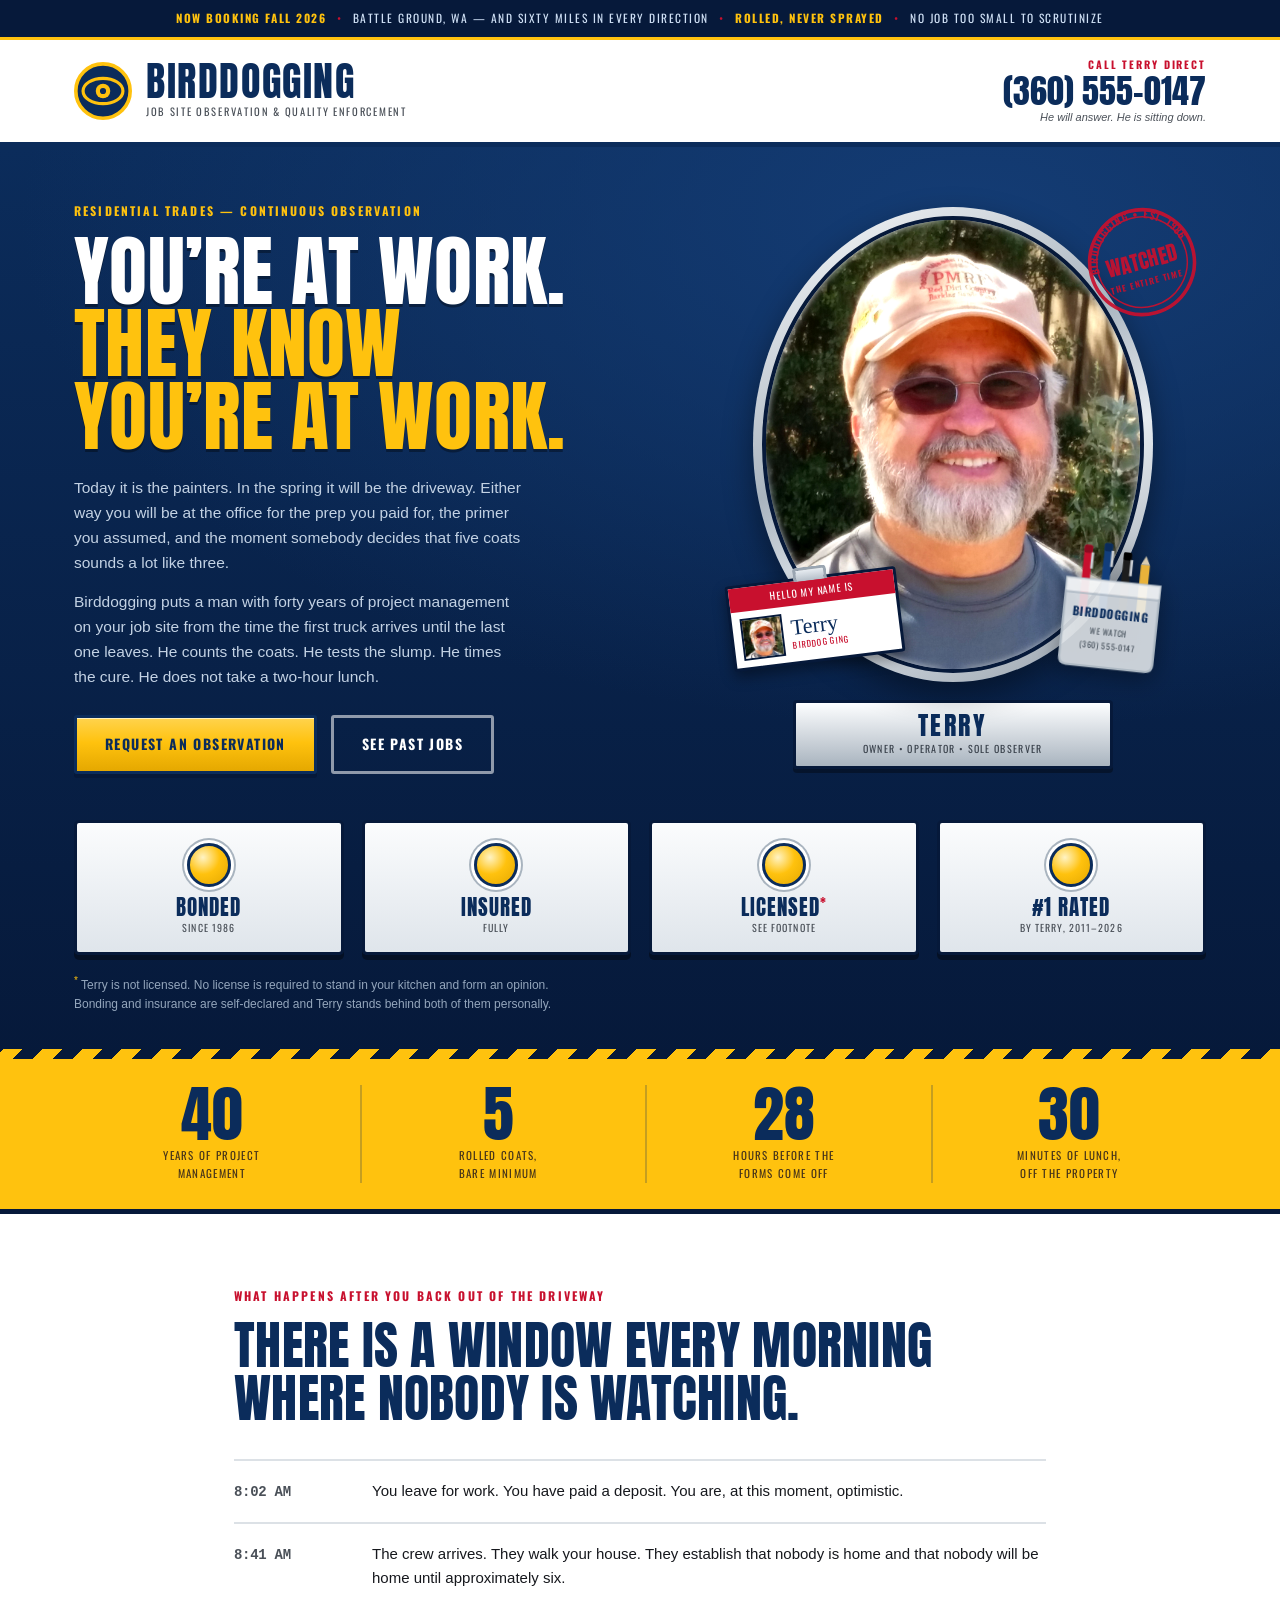
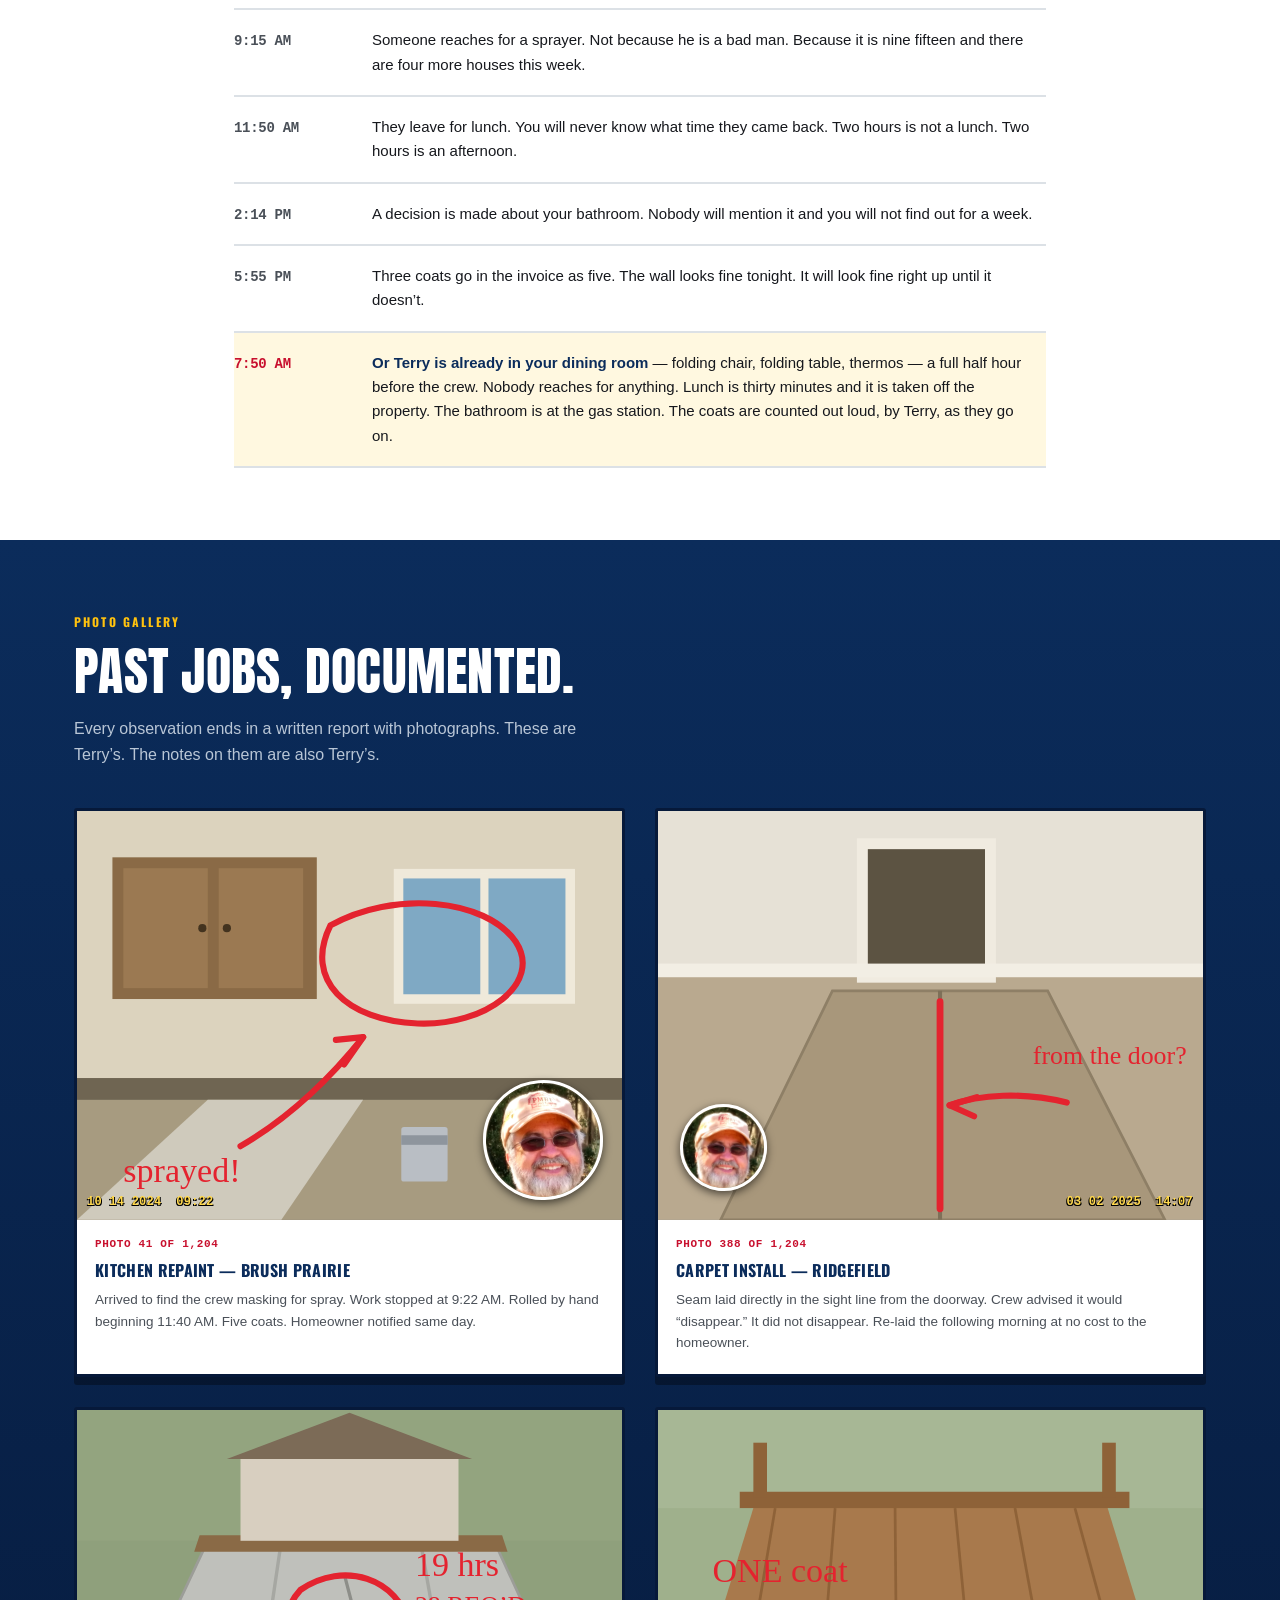
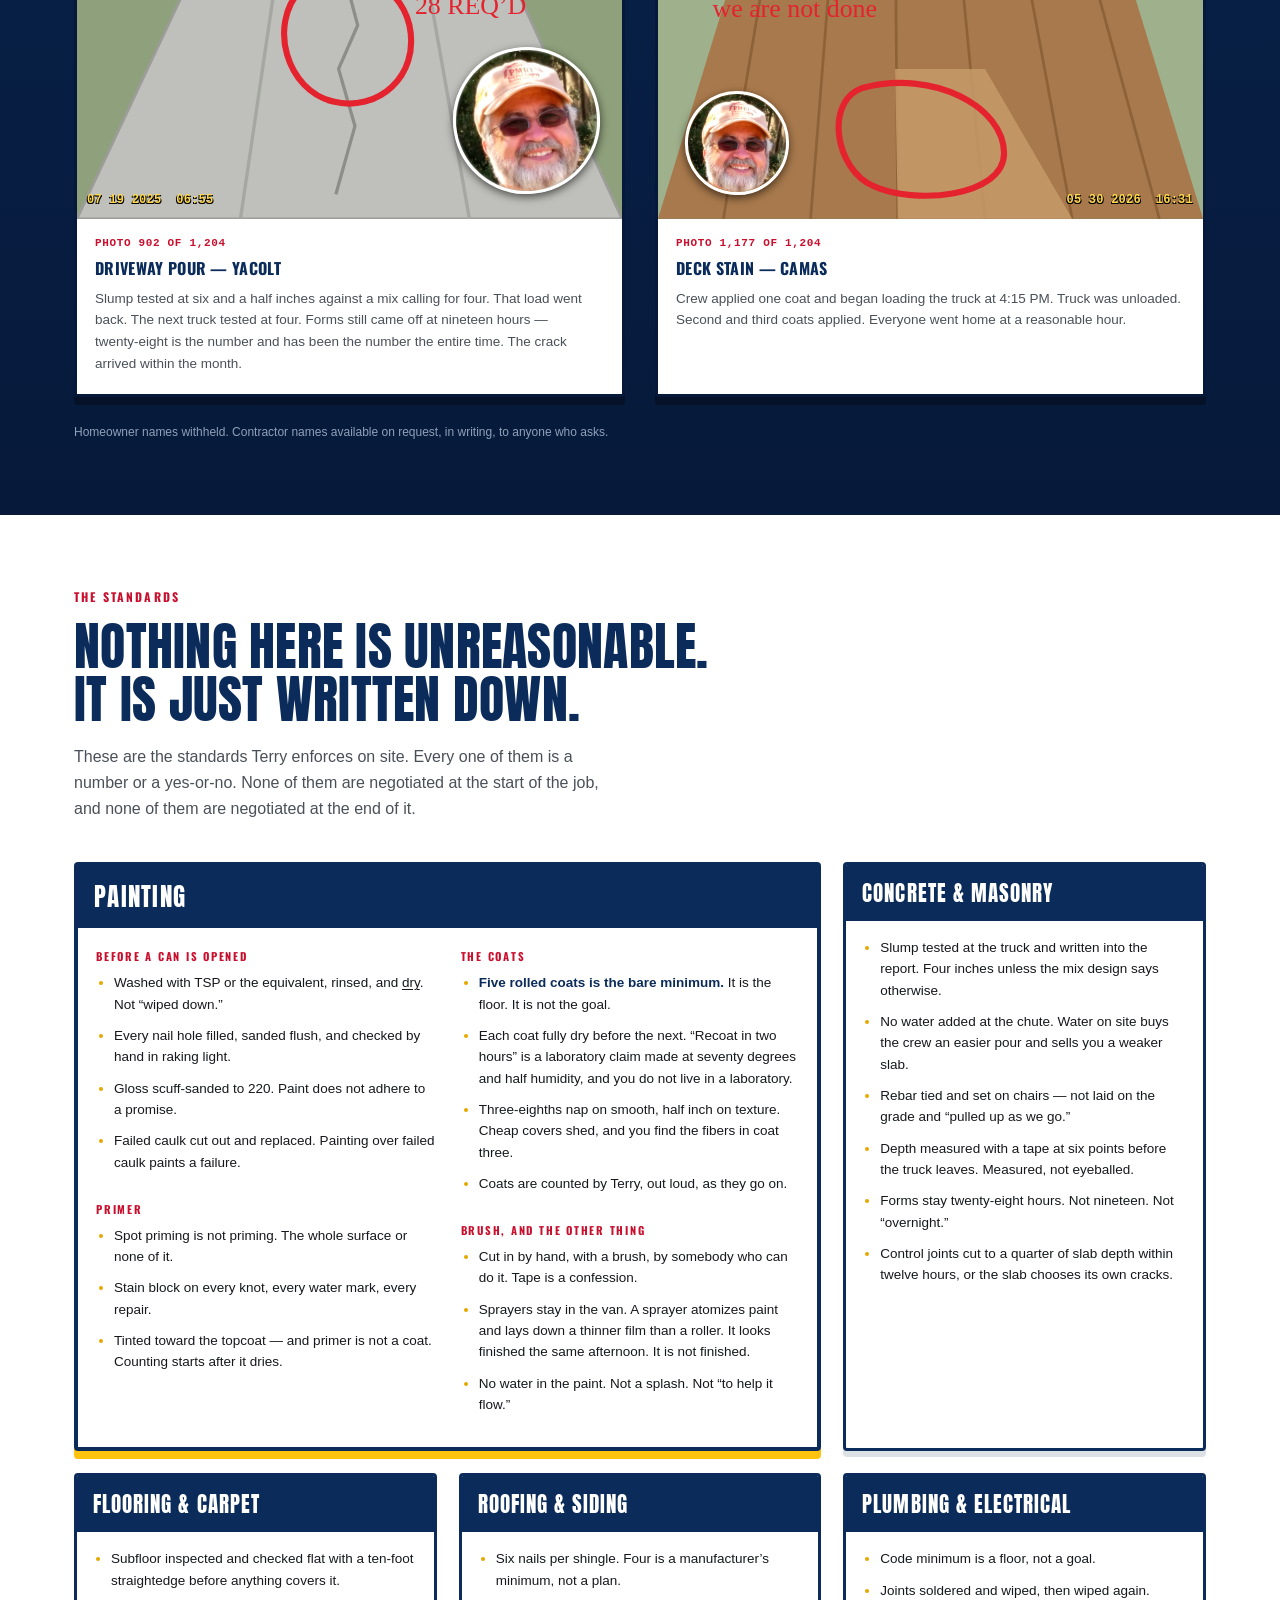
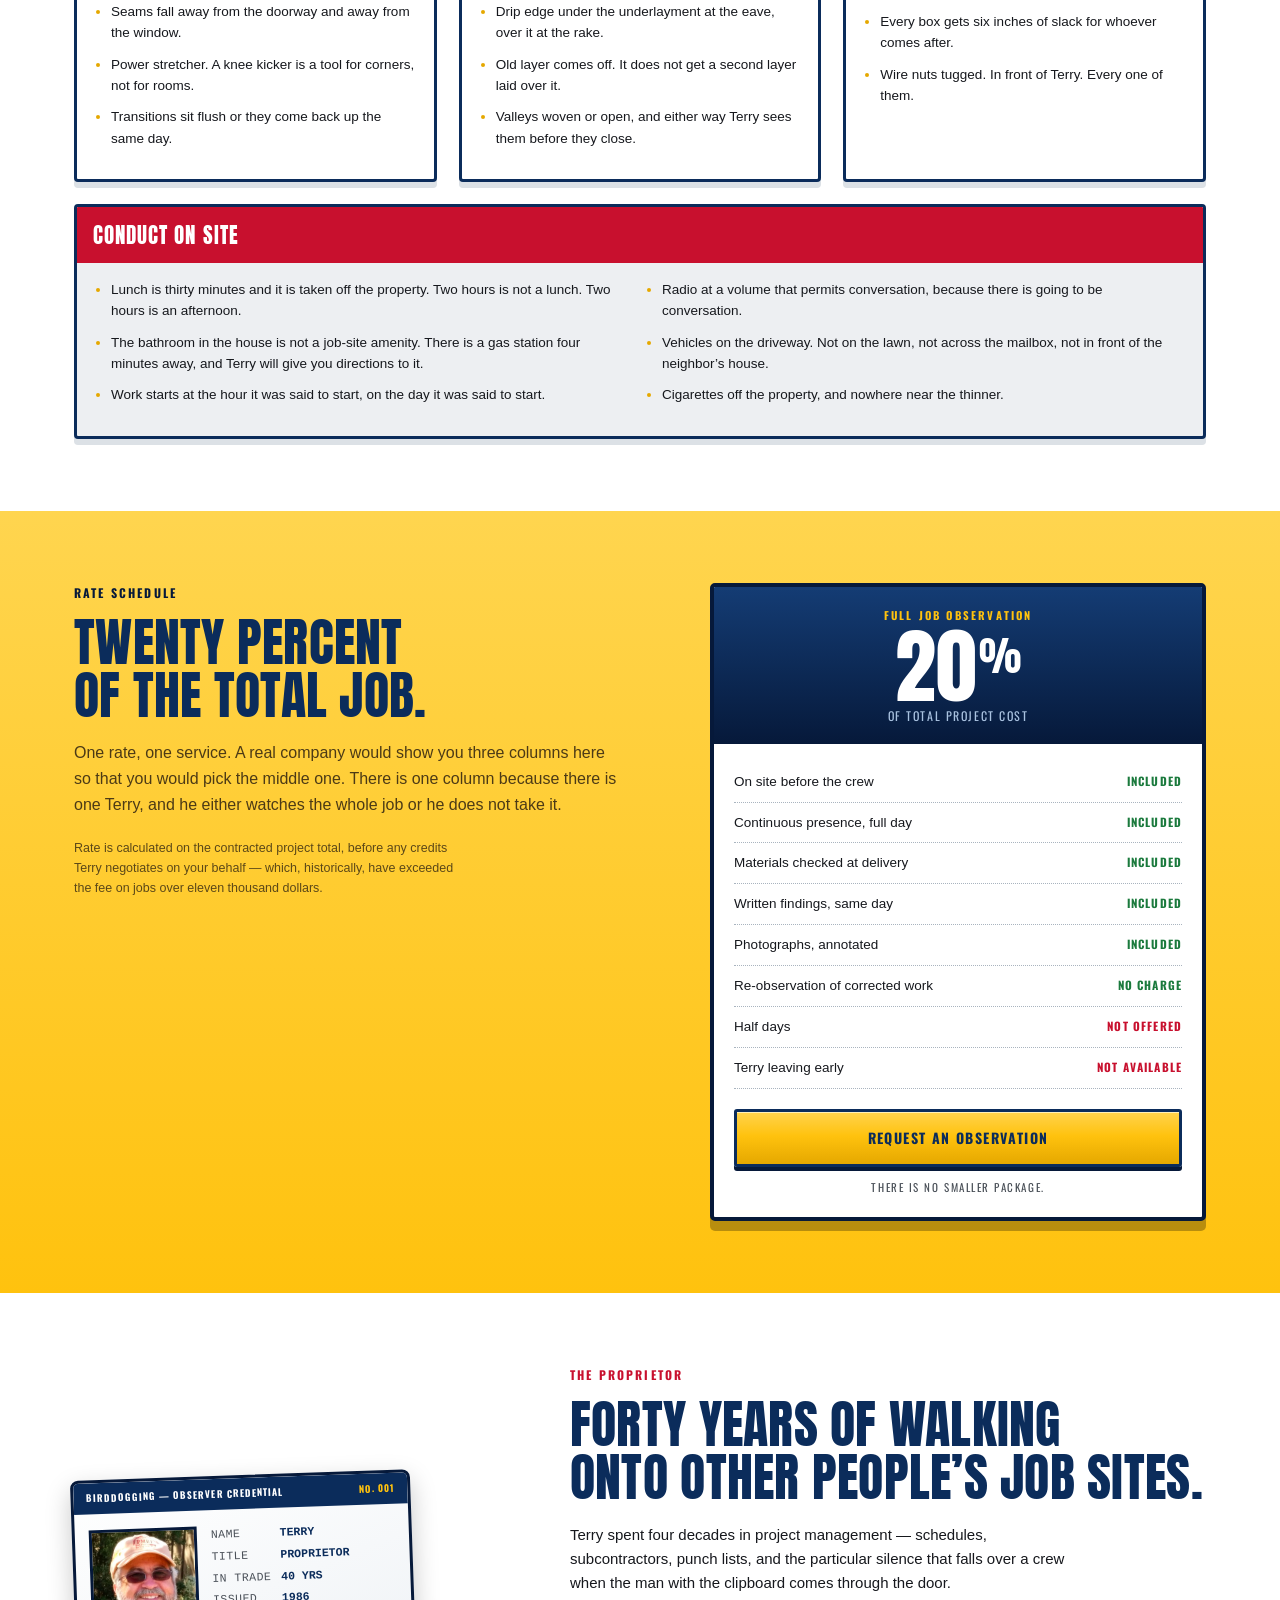
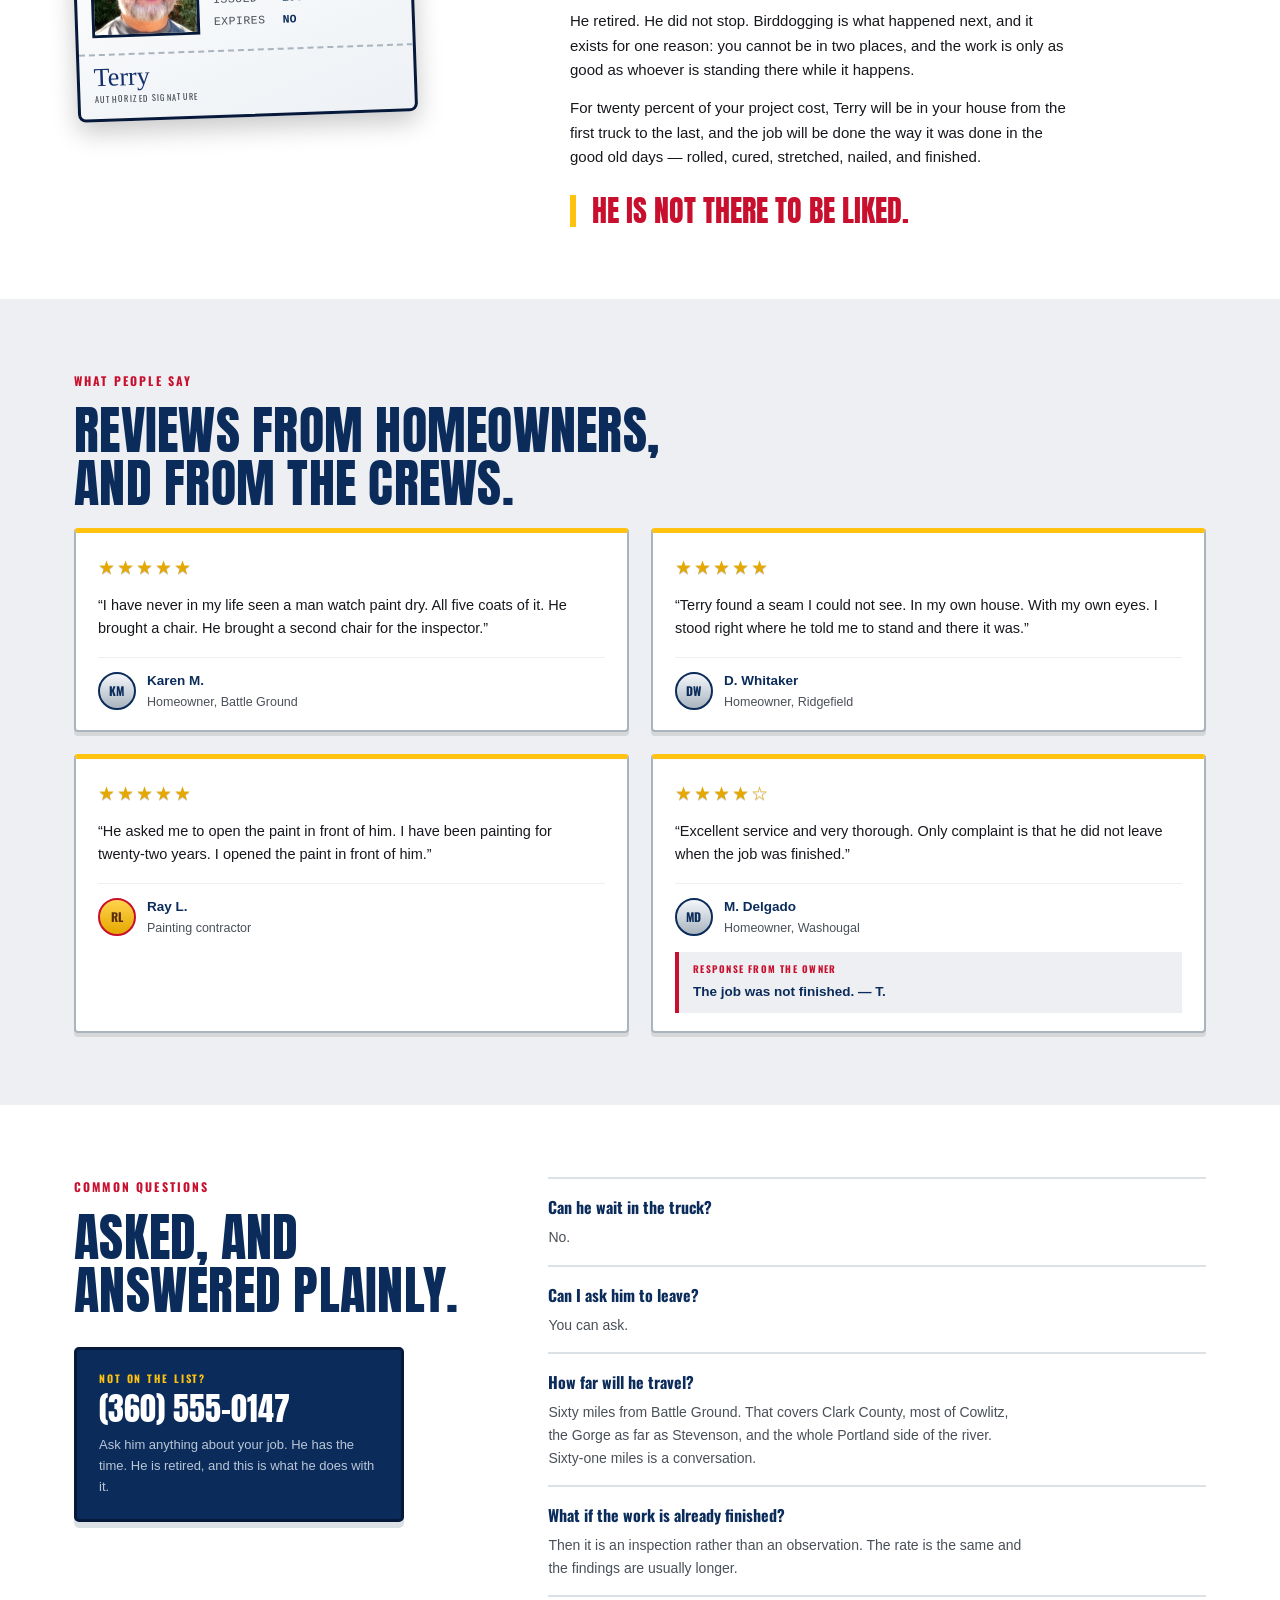
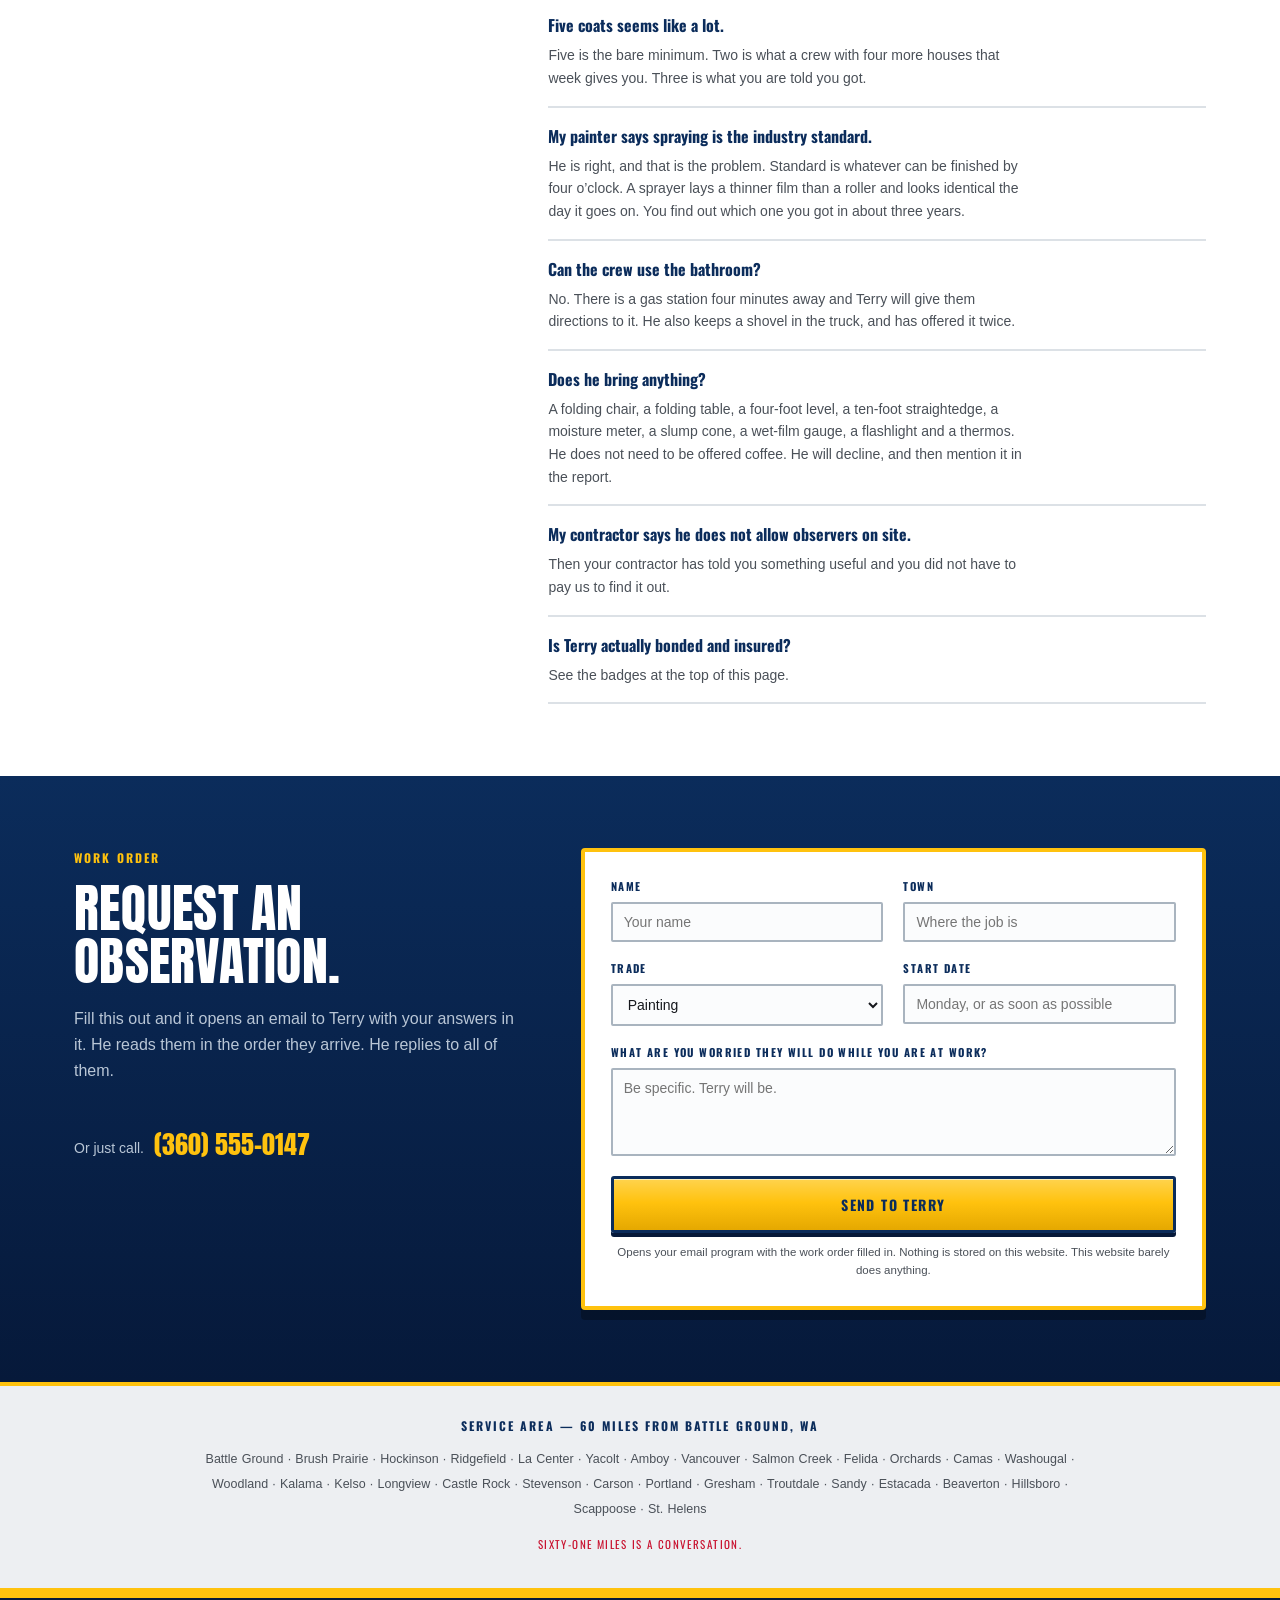
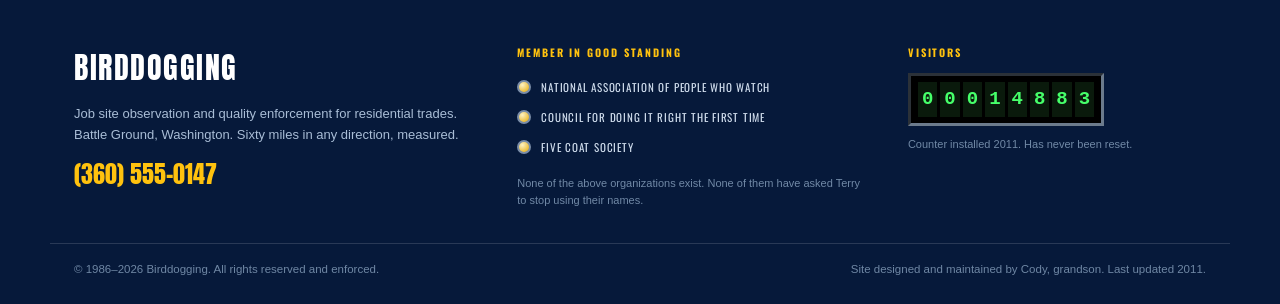
==== commit 775b9b52: "Make every standard a number or a yes-or-no Painting becomes the flagship card: prep, primer, the fi" ====
--- a/index.html
+++ b/index.html
@@ -4,9 +4,9 @@
 <meta charset="utf-8">
 <meta name="viewport" content="width=device-width, initial-scale=1">
 <title>BIRDDOGGING &mdash; Job Site Observation | Terry watches your contractors</title>
-<meta name="description" content="You're at work. They know you're at work. Birddogging puts a 40-year project manager on your job site for the entire job. Bonded. Insured. Watching.">
+<meta name="description" content="You're at work. They know you're at work. Birddogging puts a 40-year project manager on your job site for the whole job. Rolled, never sprayed. Forms stay 28 hours. Lunch is thirty minutes.">
 <meta property="og:title" content="BIRDDOGGING &mdash; He Watches So You Don't Have To">
-<meta property="og:description" content="Continuous on-site observation of residential trades. 20% of total project cost. There is no smaller package.">
+<meta property="og:description" content="Continuous on-site observation of residential trades. Five rolled coats minimum. Slump tested at the truck. 20% of total project cost.">
 <link rel="icon" href="favicon.svg" type="image/svg+xml">
 <link rel="preconnect" href="https://fonts.googleapis.com">
 <link rel="preconnect" href="https://fonts.gstatic.com" crossorigin>
@@ -22,8 +22,8 @@
   <div class="ticker__in">
     <strong>NOW BOOKING FALL 2026</strong>
     <span class="dot">&bull;</span> BATTLE GROUND, WA &mdash; AND SIXTY MILES IN EVERY DIRECTION
-    <span class="dot">&bull;</span> SE HABLA UN POCO
-    <span class="dot">&bull;</span> <strong>NO JOB TOO SMALL TO SCRUTINIZE</strong>
+    <span class="dot">&bull;</span> <strong>ROLLED, NEVER SPRAYED</strong>
+    <span class="dot">&bull;</span> NO JOB TOO SMALL TO SCRUTINIZE
   </div>
 </div>
 
@@ -60,13 +60,14 @@
       <p class="eyebrow eyebrow--amber">Residential Trades &mdash; Continuous Observation</p>
       <h1 class="hero__h1">You&rsquo;re at work.<br><em>They know<br>you&rsquo;re at work.</em></h1>
       <p class="hero__lede">
-        The floor goes in today. The carpet, the paint, the driveway &mdash; whatever you
-        finally paid somebody to do. And you will be at the office for all of it.
+        Today it is the painters. In the spring it will be the driveway. Either way you will
+        be at the office for the prep you paid for, the primer you assumed, and the moment
+        somebody decides that five coats sounds a lot like three.
       </p>
       <p class="hero__lede">
         Birddogging puts a man with forty years of project management on your job site from
-        the time the first truck arrives until the last one leaves. He watches. He takes
-        notes. He does not go to lunch.
+        the time the first truck arrives until the last one leaves. He counts the coats. He
+        tests the slump. He times the cure. He does not take a two&#8209;hour lunch.
       </p>
       <div class="hero__cta">
         <a class="btn btn--primary" href="#request">REQUEST AN OBSERVATION</a>
@@ -178,9 +179,9 @@
 <section class="stats">
   <div class="wrap stats__in">
     <div class="stat"><span class="stat__n">40</span><span class="stat__l">Years of project<br>management</span></div>
-    <div class="stat"><span class="stat__n">5</span><span class="stat__l">Coats of paint,<br>minimum</span></div>
-    <div class="stat"><span class="stat__n">0</span><span class="stat__l">Jobs completed<br>unobserved</span></div>
-    <div class="stat"><span class="stat__n">1</span><span class="stat__l">Employee, and he<br>is not hiring</span></div>
+    <div class="stat"><span class="stat__n">5</span><span class="stat__l">Rolled coats,<br>bare minimum</span></div>
+    <div class="stat"><span class="stat__n">28</span><span class="stat__l">Hours before the<br>forms come off</span></div>
+    <div class="stat"><span class="stat__n">30</span><span class="stat__l">Minutes of lunch,<br>off the property</span></div>
   </div>
 </section>
 
@@ -206,10 +207,28 @@
         <p class="tl__txt">Someone reaches for a sprayer. Not because he is a bad man. Because
         it is nine fifteen and there are four more houses this week.</p>
       </li>
+      <li class="tl">
+        <span class="tl__time">11:50 AM</span>
+        <p class="tl__txt">They leave for lunch. You will never know what time they came back.
+        Two hours is not a lunch. Two hours is an afternoon.</p>
+      </li>
+      <li class="tl">
+        <span class="tl__time">2:14 PM</span>
+        <p class="tl__txt">A decision is made about your bathroom. Nobody will mention it and
+        you will not find out for a week.</p>
+      </li>
+      <li class="tl">
+        <span class="tl__time">5:55 PM</span>
+        <p class="tl__txt">Three coats go in the invoice as five. The wall looks fine tonight.
+        It will look fine right up until it doesn&rsquo;t.</p>
+      </li>
       <li class="tl tl--fix">
-        <span class="tl__time">9:15 AM</span>
-        <p class="tl__txt"><strong>Terry clears his throat.</strong> Terry has been sitting in
-        a folding chair in your dining room since 7:50. Nobody reaches for anything.</p>
+        <span class="tl__time">7:50 AM</span>
+        <p class="tl__txt"><strong>Or Terry is already in your dining room</strong> &mdash;
+        folding chair, folding table, thermos &mdash; a full half hour before the crew.
+        Nobody reaches for anything. Lunch is thirty minutes and it is taken off the
+        property. The bathroom is at the gas station. The coats are counted out loud, by
+        Terry, as they go on.</p>
       </li>
     </ol>
   </div>
@@ -337,9 +356,10 @@
         <figcaption class="shot__cap">
           <span class="shot__no">PHOTO 902 OF 1,204</span>
           <strong>Driveway pour &mdash; Yacolt</strong>
-          Forms pulled at nineteen hours. Twenty&#8209;eight is the number. It has been the
-          number the entire time. Crack appeared within the month, as discussed on site, at
-          length, on video.
+          Slump tested at six and a half inches against a mix calling for four. That load
+          went back. The next truck tested at four. Forms still came off at nineteen hours
+          &mdash; twenty&#8209;eight is the number and has been the number the entire time.
+          The crack arrived within the month.
         </figcaption>
       </figure>
 
@@ -397,39 +417,86 @@
     <p class="eyebrow">The Standards</p>
     <h2 class="h2">Nothing here is unreasonable.<br>It is just written down.</h2>
     <p class="sec__lede">
-      These are the standards Terry enforces on site. They are not negotiated at the start of
-      the job and they are not negotiated at the end of it.
+      These are the standards Terry enforces on site. Every one of them is a number or a
+      yes&#8209;or&#8209;no. None of them are negotiated at the start of the job, and none of
+      them are negotiated at the end of it.
     </p>
 
     <div class="trades">
 
+      <article class="trade trade--wide trade--lead">
+        <h3 class="trade__h">Painting</h3>
+        <div class="trade__cols">
+          <div>
+            <h4 class="trade__sub">Before a can is opened</h4>
+            <ul class="trade__list">
+              <li>Washed with TSP or the equivalent, rinsed, and <em>dry</em>. Not
+              &ldquo;wiped down.&rdquo;</li>
+              <li>Every nail hole filled, sanded flush, and checked by hand in raking light.</li>
+              <li>Gloss scuff&#8209;sanded to 220. Paint does not adhere to a promise.</li>
+              <li>Failed caulk cut out and replaced. Painting over failed caulk paints a
+              failure.</li>
+            </ul>
+
+            <h4 class="trade__sub">Primer</h4>
+            <ul class="trade__list">
+              <li>Spot priming is not priming. The whole surface or none of it.</li>
+              <li>Stain block on every knot, every water mark, every repair.</li>
+              <li>Tinted toward the topcoat &mdash; and primer is not a coat. Counting starts
+              after it dries.</li>
+            </ul>
+          </div>
+
+          <div>
+            <h4 class="trade__sub">The coats</h4>
+            <ul class="trade__list">
+              <li><strong>Five rolled coats is the bare minimum.</strong> It is the floor. It
+              is not the goal.</li>
+              <li>Each coat fully dry before the next. &ldquo;Recoat in two hours&rdquo; is a
+              laboratory claim made at seventy degrees and half humidity, and you do not live
+              in a laboratory.</li>
+              <li>Three&#8209;eighths nap on smooth, half inch on texture. Cheap covers shed,
+              and you find the fibers in coat three.</li>
+              <li>Coats are counted by Terry, out loud, as they go on.</li>
+            </ul>
+
+            <h4 class="trade__sub">Brush, and the other thing</h4>
+            <ul class="trade__list">
+              <li>Cut in by hand, with a brush, by somebody who can do it. Tape is a
+              confession.</li>
+              <li>Sprayers stay in the van. A sprayer atomizes paint and lays down a thinner
+              film than a roller. It looks finished the same afternoon. It is not finished.</li>
+              <li>No water in the paint. Not a splash. Not &ldquo;to help it flow.&rdquo;</li>
+            </ul>
+          </div>
+        </div>
+      </article>
+
       <article class="trade">
-        <h3 class="trade__h">Painting</h3>
+        <h3 class="trade__h">Concrete &amp; Masonry</h3>
         <ul class="trade__list">
-          <li>Rolled. Never sprayed. Spraying is not painting, it is aiming.</li>
-          <li>Five coats minimum, regardless of what the can claims about coverage.</li>
-          <li>Cut in by hand. Tape is a confession.</li>
-          <li>Cans opened, stirred, and thinned in Terry&rsquo;s presence or not at all.</li>
+          <li>Slump tested at the truck and written into the report. Four inches unless the
+          mix design says otherwise.</li>
+          <li>No water added at the chute. Water on site buys the crew an easier pour and
+          sells you a weaker slab.</li>
+          <li>Rebar tied and set on chairs &mdash; not laid on the grade and &ldquo;pulled up
+          as we go.&rdquo;</li>
+          <li>Depth measured with a tape at six points before the truck leaves. Measured, not
+          eyeballed.</li>
+          <li>Forms stay twenty&#8209;eight hours. Not nineteen. Not &ldquo;overnight.&rdquo;</li>
+          <li>Control joints cut to a quarter of slab depth within twelve hours, or the slab
+          chooses its own cracks.</li>
         </ul>
       </article>
 
       <article class="trade">
         <h3 class="trade__h">Flooring &amp; Carpet</h3>
         <ul class="trade__list">
-          <li>Subfloor is inspected before one square foot is covered.</li>
+          <li>Subfloor inspected and checked flat with a ten&#8209;foot straightedge before
+          anything covers it.</li>
           <li>Seams fall away from the doorway and away from the window.</li>
           <li>Power stretcher. A knee kicker is a tool for corners, not for rooms.</li>
           <li>Transitions sit flush or they come back up the same day.</li>
-        </ul>
-      </article>
-
-      <article class="trade">
-        <h3 class="trade__h">Concrete &amp; Masonry</h3>
-        <ul class="trade__list">
-          <li>Forms stay twenty&#8209;eight hours. Not nineteen. Not &ldquo;overnight.&rdquo;</li>
-          <li>Rebar is tied, not laid on the dirt and poured around.</li>
-          <li>Edges troweled by hand after the machine has done what it can.</li>
-          <li>No water added to the mix at the truck. Terry watches the truck.</li>
         </ul>
       </article>
 
@@ -439,7 +506,7 @@
           <li>Six nails per shingle. Four is a manufacturer&rsquo;s minimum, not a plan.</li>
           <li>Drip edge under the underlayment at the eave, over it at the rake.</li>
           <li>Old layer comes off. It does not get a second layer laid over it.</li>
-          <li>Valleys are woven or open, and either way Terry sees them before they close.</li>
+          <li>Valleys woven or open, and either way Terry sees them before they close.</li>
         </ul>
       </article>
 
@@ -449,17 +516,25 @@
           <li>Code minimum is a floor, not a goal.</li>
           <li>Joints soldered and wiped, then wiped again.</li>
           <li>Every box gets six inches of slack for whoever comes after.</li>
-          <li>Wire nuts are tugged. In front of Terry. Every one of them.</li>
+          <li>Wire nuts tugged. In front of Terry. Every one of them.</li>
         </ul>
       </article>
 
-      <article class="trade trade--note">
-        <h3 class="trade__h">Your trade not listed?</h3>
-        <p class="trade__p">
-          Terry has managed projects for forty years and holds an opinion on all of them. If
-          your trade is not above, it is because this page got long, not because he lacks a
-          position.
-        </p>
+      <article class="trade trade--full trade--conduct">
+        <h3 class="trade__h">Conduct On Site</h3>
+        <ul class="trade__list trade__list--two">
+          <li>Lunch is thirty minutes and it is taken off the property. Two hours is not a
+          lunch. Two hours is an afternoon.</li>
+          <li>The bathroom in the house is not a job&#8209;site amenity. There is a gas
+          station four minutes away, and Terry will give you directions to it.</li>
+          <li>Work starts at the hour it was said to start, on the day it was said to
+          start.</li>
+          <li>Radio at a volume that permits conversation, because there is going to be
+          conversation.</li>
+          <li>Vehicles on the driveway. Not on the lawn, not across the mailbox, not in front
+          of the neighbor&rsquo;s house.</li>
+          <li>Cigarettes off the property, and nowhere near the thinner.</li>
+        </ul>
       </article>
 
     </div>
@@ -566,8 +641,8 @@
 
       <blockquote class="rev">
         <span class="stars" aria-label="5 out of 5 stars">&#9733;&#9733;&#9733;&#9733;&#9733;</span>
-        <p>&ldquo;I have never in my life seen a man watch drywall dry. He brought a chair. He
-        brought a second chair for the inspector.&rdquo;</p>
+        <p>&ldquo;I have never in my life seen a man watch paint dry. All five coats of it.
+        He brought a chair. He brought a second chair for the inspector.&rdquo;</p>
         <footer class="rev__by">
           <span class="avatar" aria-hidden="true">KM</span>
           <span><strong>Karen M.</strong><br>Homeowner, Battle Ground</span>
@@ -648,10 +723,27 @@
         findings are usually longer.</dd>
       </div>
       <div class="qa">
+        <dt>Five coats seems like a lot.</dt>
+        <dd>Five is the bare minimum. Two is what a crew with four more houses that week
+        gives you. Three is what you are told you got.</dd>
+      </div>
+      <div class="qa">
+        <dt>My painter says spraying is the industry standard.</dt>
+        <dd>He is right, and that is the problem. Standard is whatever can be finished by
+        four o&rsquo;clock. A sprayer lays a thinner film than a roller and looks identical
+        the day it goes on. You find out which one you got in about three years.</dd>
+      </div>
+      <div class="qa">
+        <dt>Can the crew use the bathroom?</dt>
+        <dd>No. There is a gas station four minutes away and Terry will give them directions
+        to it. He also keeps a shovel in the truck, and has offered it twice.</dd>
+      </div>
+      <div class="qa">
         <dt>Does he bring anything?</dt>
-        <dd>A folding chair, a folding table, a four&#8209;foot level, a moisture meter, a
-        flashlight, and a thermos. He does not need to be offered coffee. He will decline and
-        then mention it in the report.</dd>
+        <dd>A folding chair, a folding table, a four&#8209;foot level, a ten&#8209;foot
+        straightedge, a moisture meter, a slump cone, a wet&#8209;film gauge, a flashlight and
+        a thermos. He does not need to be offered coffee. He will decline, and then mention
+        it in the report.</dd>
       </div>
       <div class="qa">
         <dt>My contractor says he does not allow observers on site.</dt>
--- a/styles.css
+++ b/styles.css
@@ -668,9 +668,39 @@
 .trade__list li { margin-bottom: 10px; font-size: 13.5px; line-height: 1.58; }
 .trade__list li::marker { color: var(--amber-2); }
 
-.trade--note { background: var(--grey); }
-.trade--note .trade__h { background: var(--red); }
 .trade__p { margin: 0; padding: 16px 18px 20px; font-size: 13.5px; }
+
+/* Painting is the flagship standard, so it gets the width to prove it. */
+.trade--wide { grid-column: span 2; }
+.trade--full { grid-column: 1 / -1; }
+
+.trade--lead { border-width: 4px; box-shadow: 0 8px 0 var(--amber); }
+.trade--lead .trade__h { font-size: 25px; }
+
+.trade__cols {
+  display: grid;
+  grid-template-columns: 1fr 1fr;
+  gap: 4px 26px;
+  padding: 6px 18px 18px;
+}
+.trade__cols .trade__list { padding: 0 0 4px 18px; }
+
+.trade__sub {
+  margin: 14px 0 6px;
+  font-family: var(--ui);
+  font-weight: 700;
+  font-size: 11px;
+  letter-spacing: .16em;
+  text-transform: uppercase;
+  color: var(--red);
+}
+.trade__list em { font-style: normal; text-decoration: underline; text-underline-offset: 2px; }
+.trade__list strong { color: var(--navy); }
+
+.trade--conduct { background: var(--grey); }
+.trade--conduct .trade__h { background: var(--red); }
+.trade__list--two { columns: 2; column-gap: 34px; padding-right: 24px; }
+.trade__list--two li { break-inside: avoid; }
 
 /* ---------- pricing ---------- */
 
@@ -1166,6 +1196,7 @@
   .hero__art { max-width: 420px; margin: 0 auto; }
   .terry__art { display: flex; justify-content: center; }
   .trades { grid-template-columns: repeat(2, 1fr); }
+  .trade__list--two { columns: 2; }
   .badges { grid-template-columns: repeat(2, 1fr); }
   .foot__in { grid-template-columns: 1fr 1fr; }
 }
@@ -1179,6 +1210,12 @@
   .gallery,
   .revs,
   .trades { grid-template-columns: 1fr; }
+
+  /* Nothing may span more columns than exist. */
+  .trade--wide,
+  .trade--full { grid-column: auto; }
+  .trade__cols { grid-template-columns: 1fr; padding-bottom: 8px; }
+  .trade__list--two { columns: 1; padding-right: 0; }
 
   .stats__in { grid-template-columns: repeat(2, 1fr); gap: 20px 10px; }
   .stat:nth-child(3) { border-left: none; }
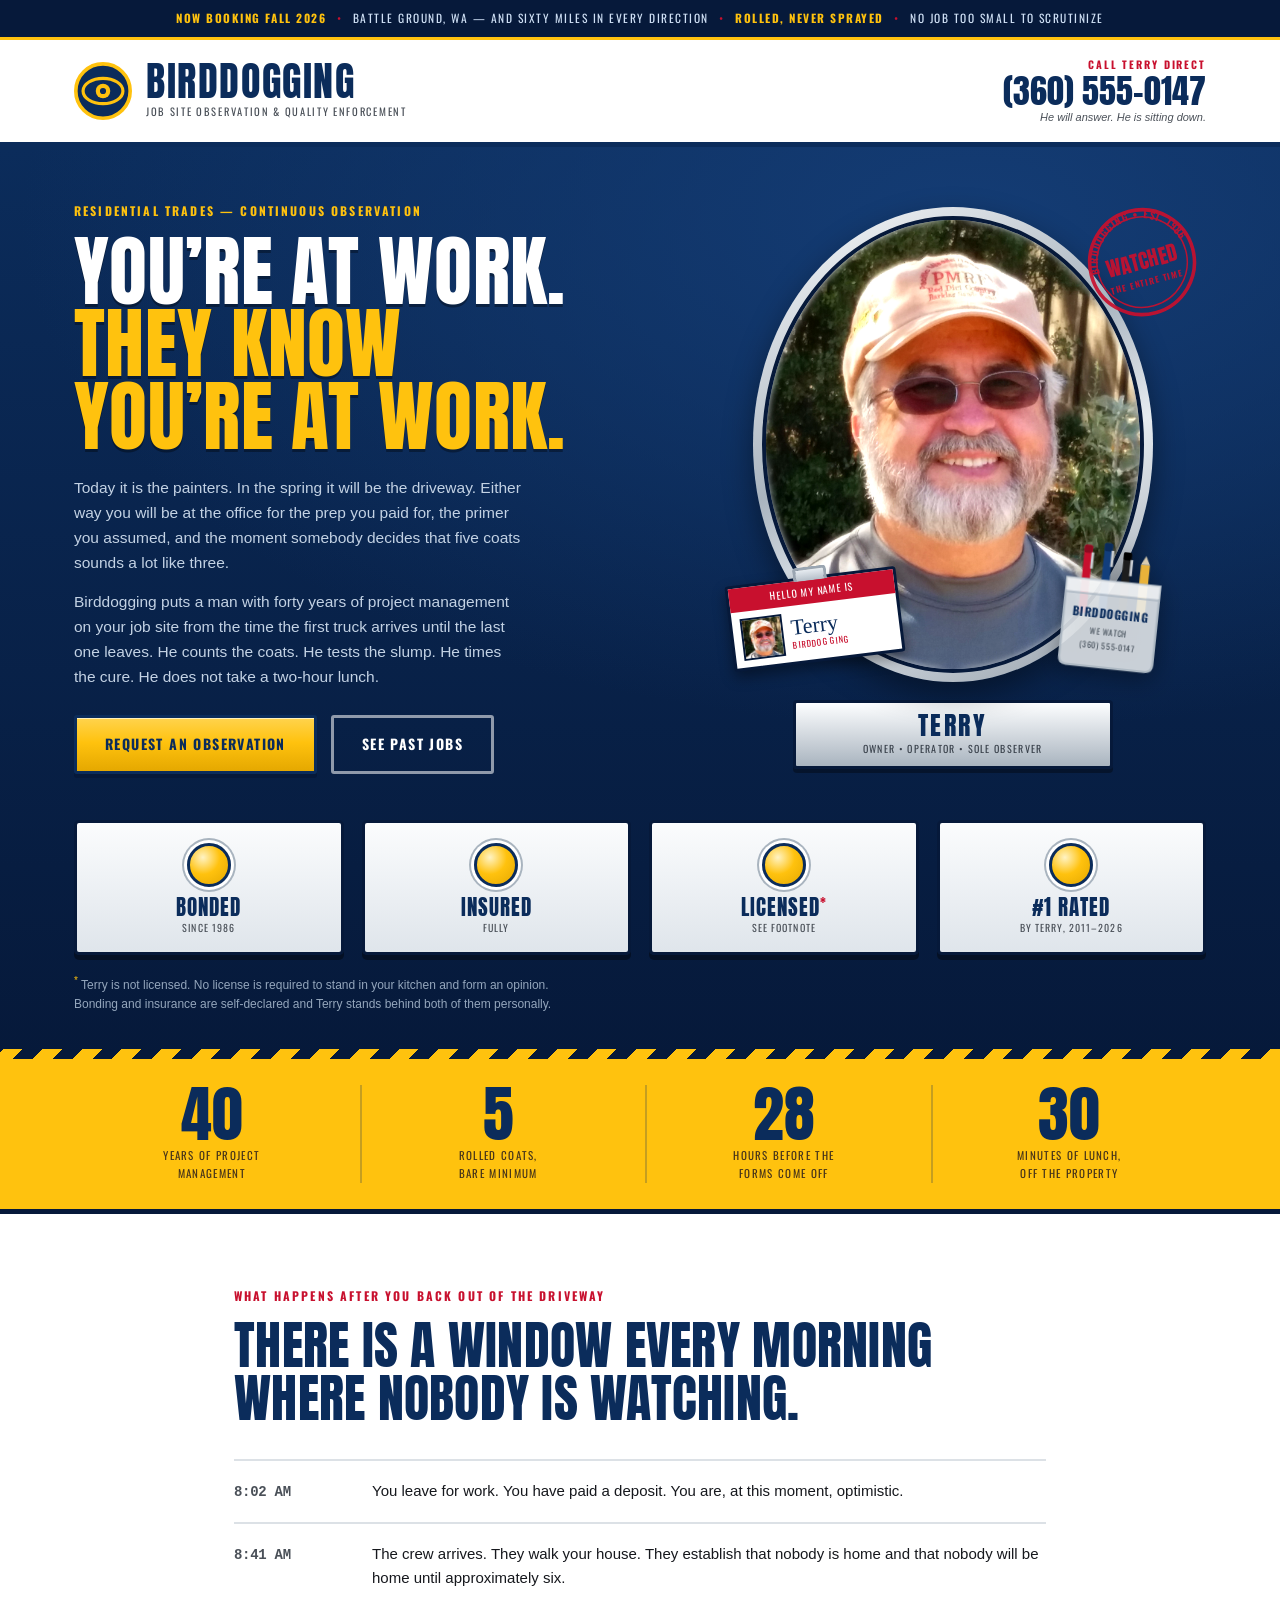
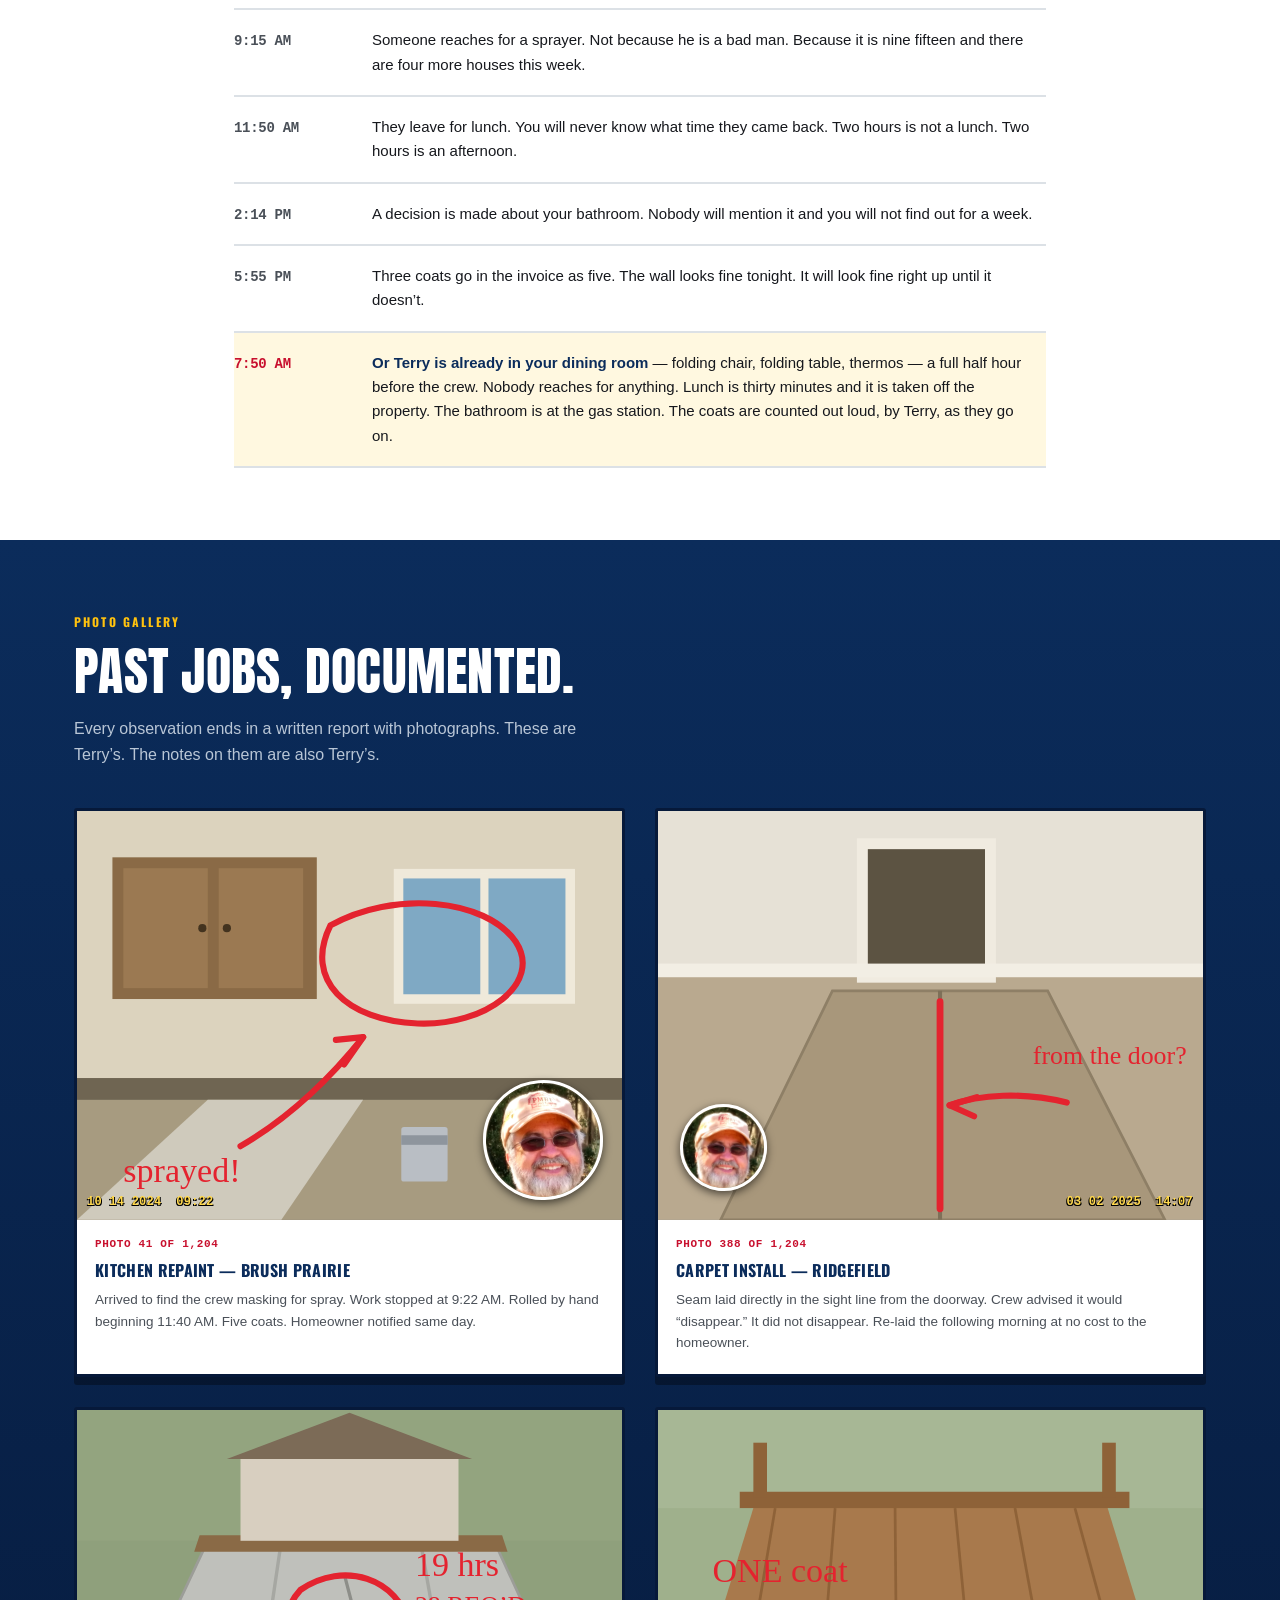
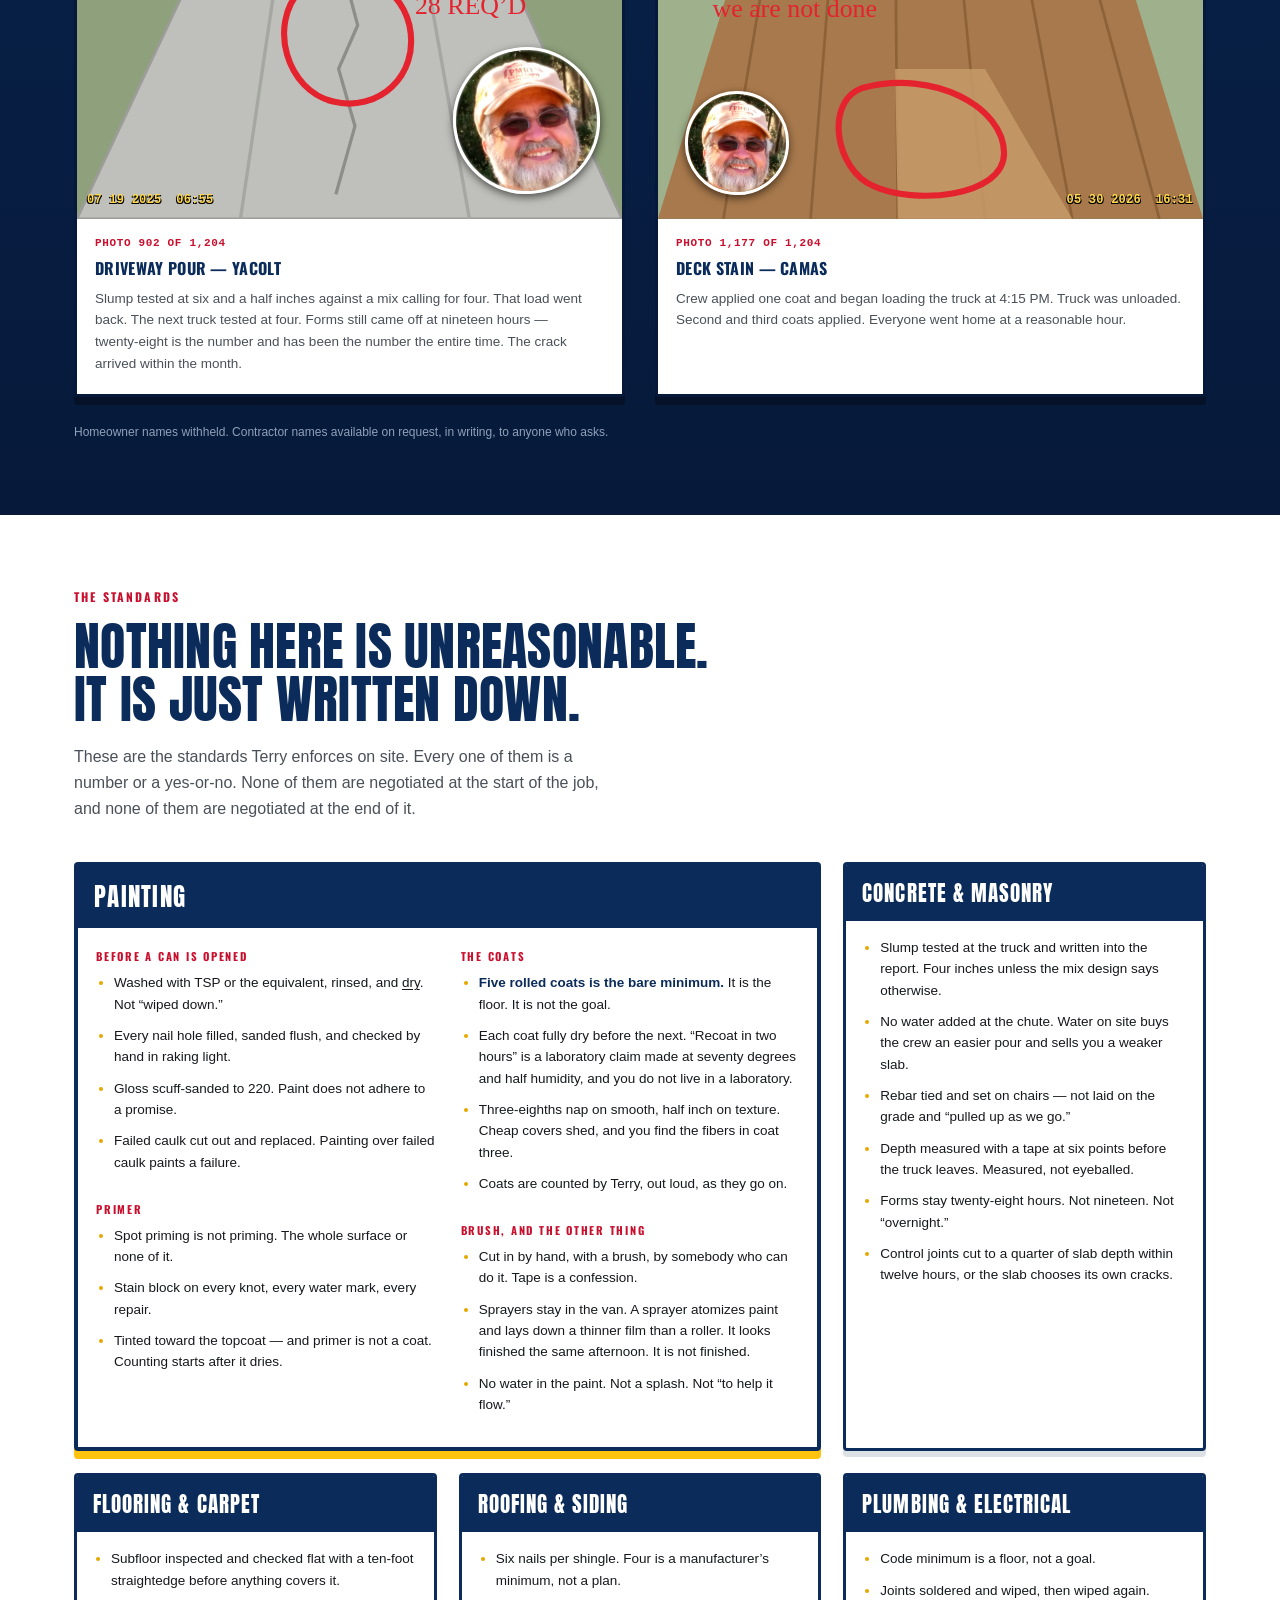
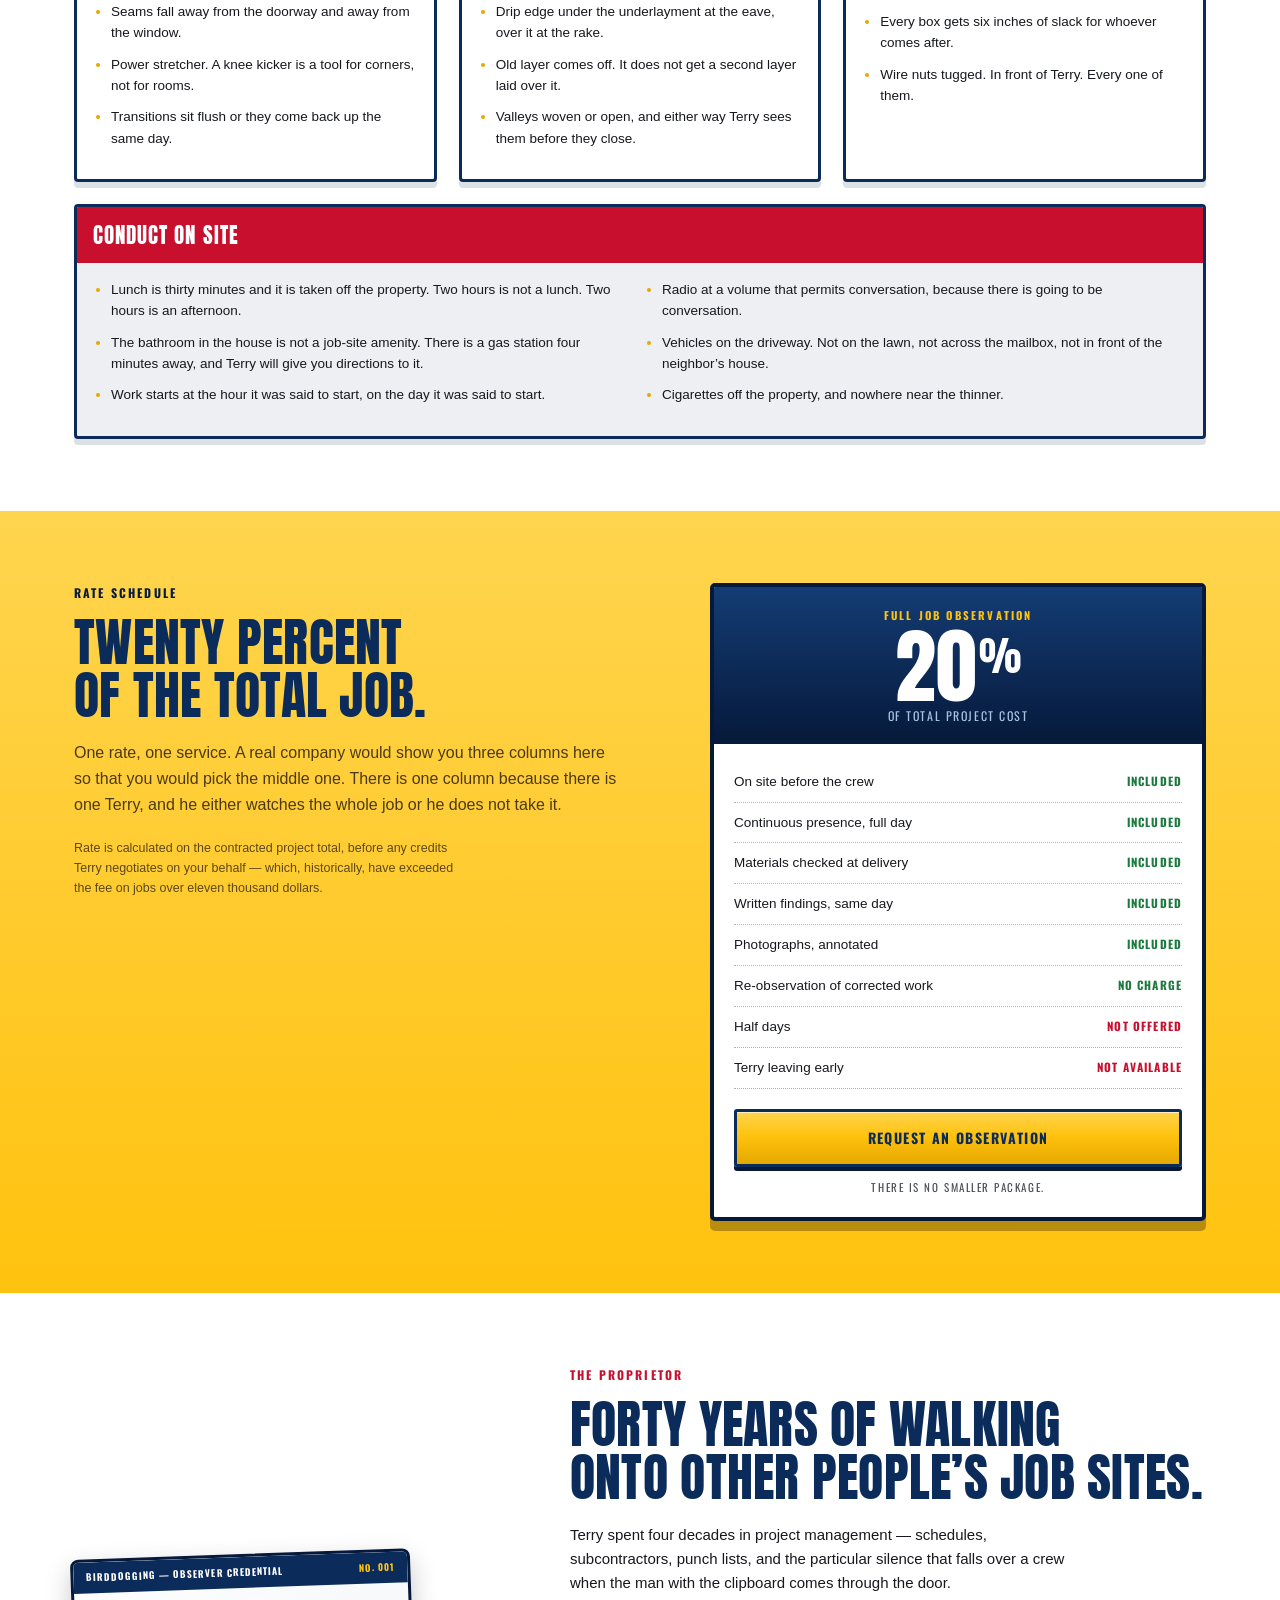
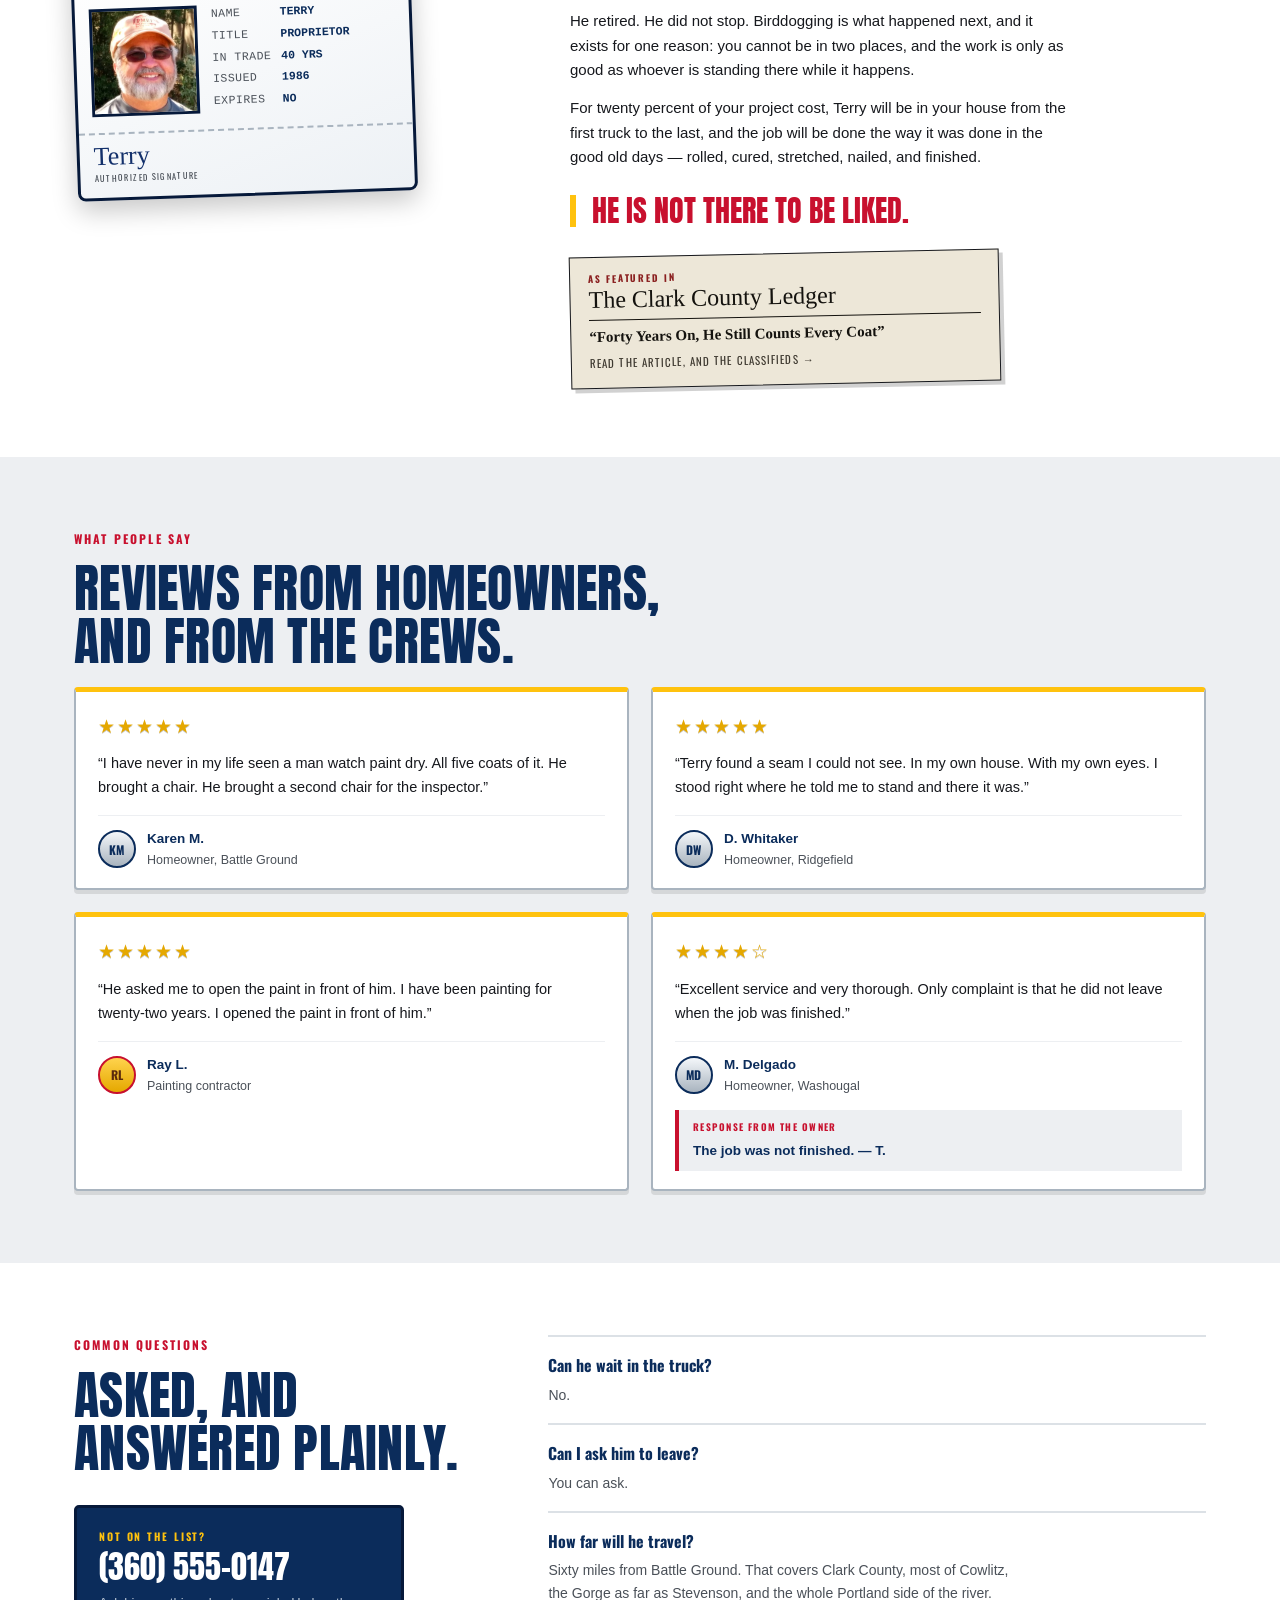
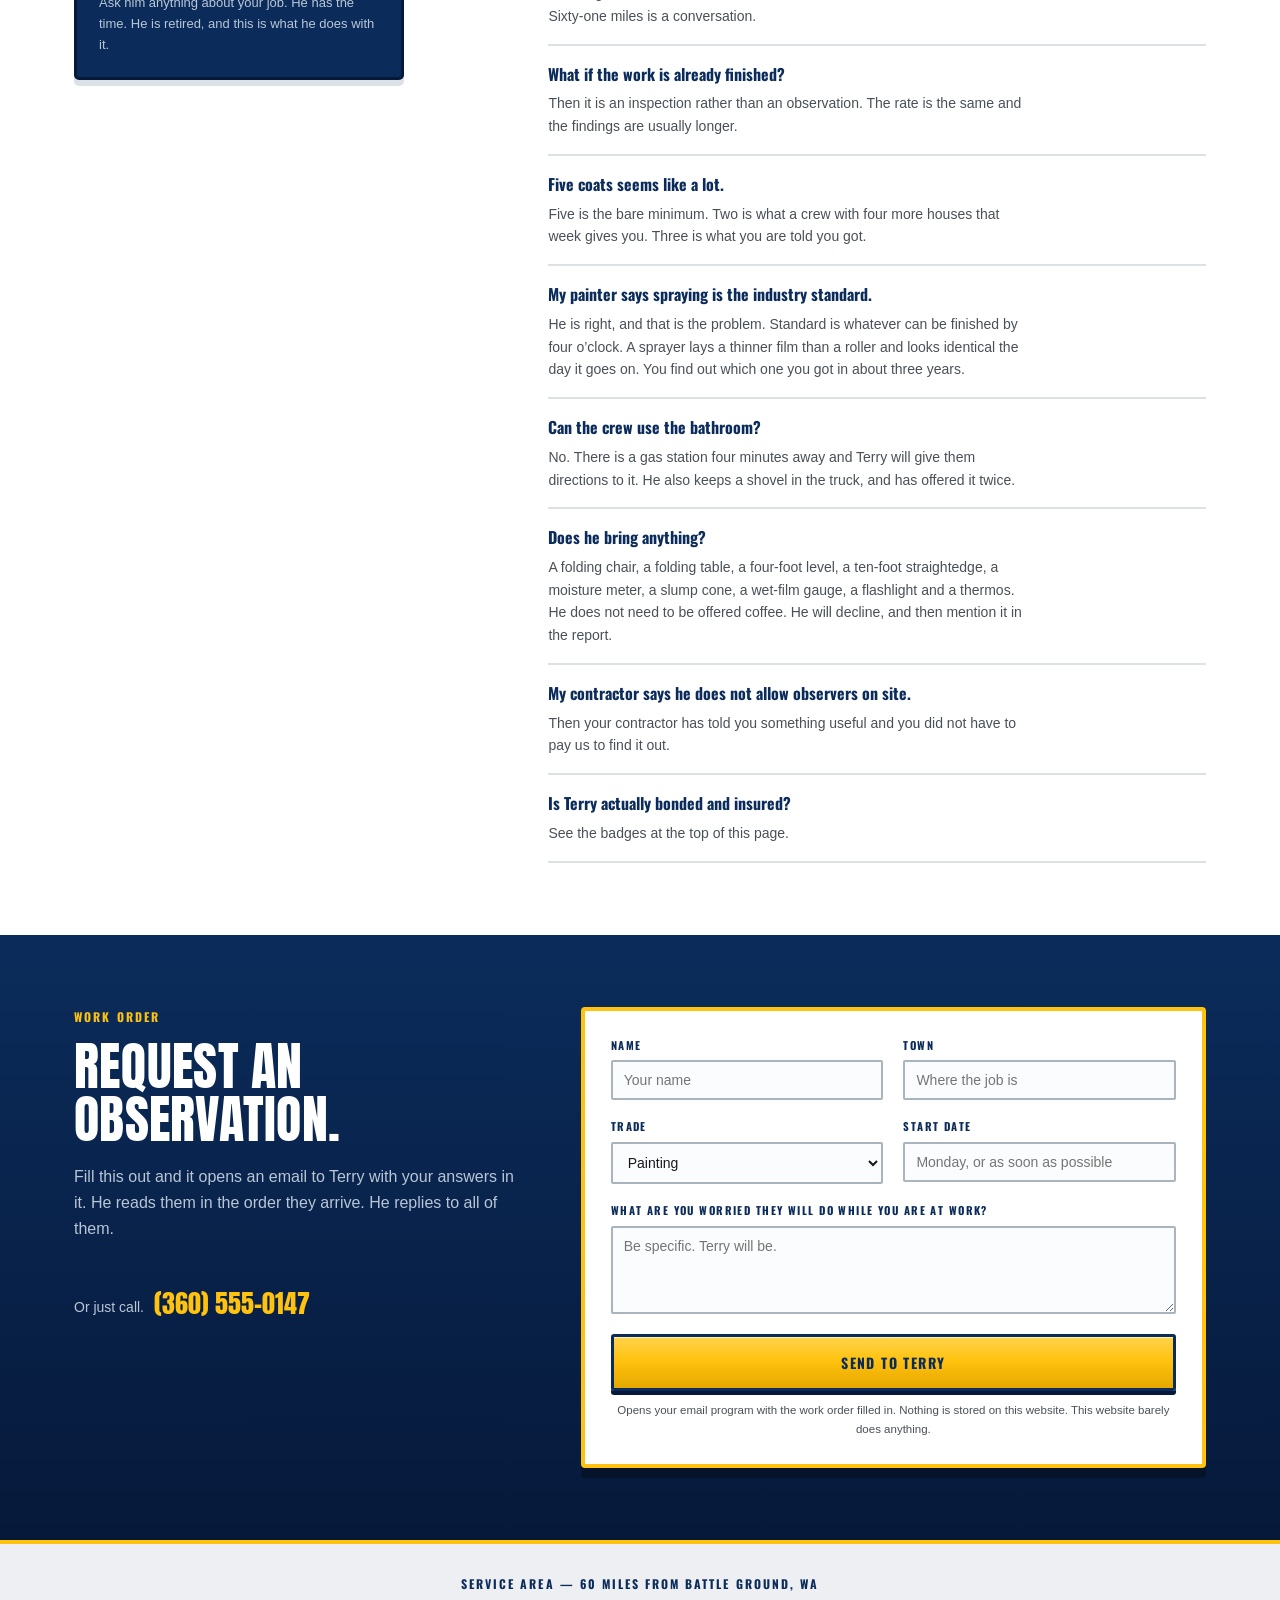
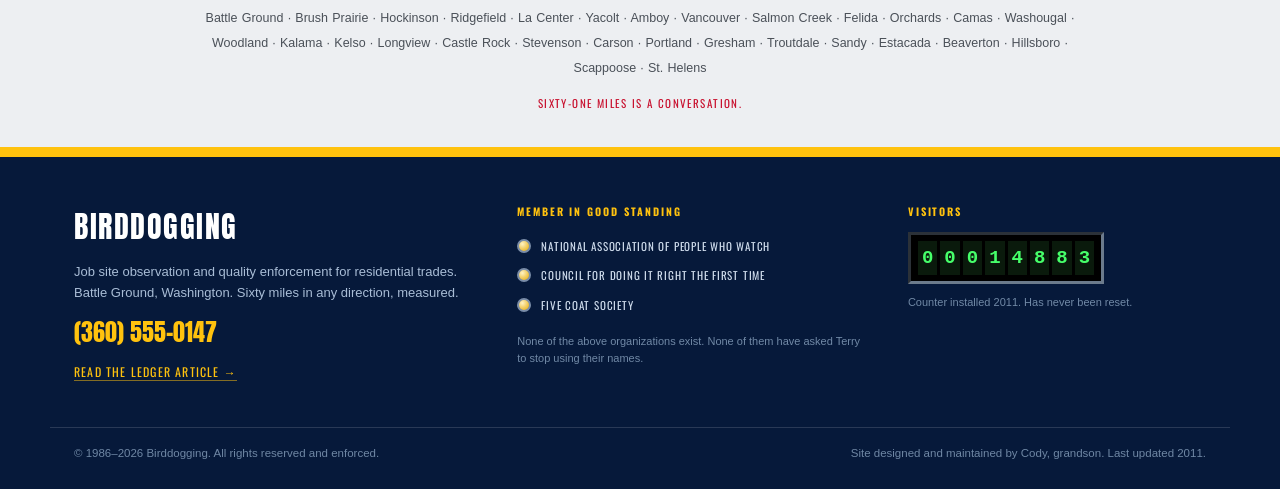
==== commit 044f510c: "Add the Clark County Ledger: 1986 front page and classifieds A second page in an entirely different " ====
--- a/index.html
+++ b/index.html
@@ -627,6 +627,13 @@
         &mdash; rolled, cured, stretched, nailed, and finished.
       </p>
       <p class="terry__pull">He is not there to be liked.</p>
+
+      <a class="presslink" href="ledger.html">
+        <span class="presslink__lab">As featured in</span>
+        <span class="presslink__name">The Clark County Ledger</span>
+        <span class="presslink__hed">&ldquo;Forty Years On, He Still Counts Every Coat&rdquo;</span>
+        <span class="presslink__cta">Read the article, and the classifieds &rarr;</span>
+      </a>
     </div>
   </div>
 </section>
@@ -846,6 +853,7 @@
       <p class="foot__p foot__p--call">
         <a href="tel:+13605550147">(360) 555&#8209;0147</a>
       </p>
+      <p class="foot__p"><a class="foot__link" href="ledger.html">Read the Ledger article &rarr;</a></p>
     </div>
 
     <div class="foot__col">
--- a/styles.css
+++ b/styles.css
@@ -871,6 +871,71 @@
   line-height: 1.05;
 }
 
+/* A clipping pinned to the page — deliberately a different world from the rest
+   of this site, because that is what a newspaper is. */
+.presslink {
+  display: block;
+  max-width: 430px;
+  margin: 26px 0 0;
+  padding: 14px 18px 16px;
+  background: #EDE7D8;
+  border: 1px solid var(--ink);
+  box-shadow: 4px 4px 0 rgba(0,0,0,.18);
+  text-decoration: none;
+  transform: rotate(-1.2deg);
+  transition: transform .12s ease, box-shadow .12s ease;
+}
+.presslink:hover {
+  transform: rotate(0deg);
+  box-shadow: 6px 6px 0 rgba(0,0,0,.22);
+}
+.presslink__lab {
+  display: block;
+  font-family: var(--ui);
+  font-size: 9.5px;
+  font-weight: 700;
+  letter-spacing: .2em;
+  text-transform: uppercase;
+  color: #8A1F1F;
+}
+.presslink__name {
+  display: block;
+  font-family: Georgia, 'Times New Roman', serif;
+  font-size: 24px;
+  line-height: 1.1;
+  color: #14120E;
+  border-bottom: 1px solid #14120E;
+  padding-bottom: 6px;
+  margin-bottom: 7px;
+}
+.presslink__hed {
+  display: block;
+  font-family: Georgia, 'Times New Roman', serif;
+  font-weight: 700;
+  font-size: 15px;
+  line-height: 1.25;
+  color: #14120E;
+}
+.presslink__cta {
+  display: block;
+  margin-top: 8px;
+  font-family: var(--ui);
+  font-size: 11px;
+  letter-spacing: .1em;
+  text-transform: uppercase;
+  color: #3E3930;
+}
+
+.foot__link {
+  color: var(--amber);
+  font-family: var(--ui);
+  font-size: 12px;
+  letter-spacing: .1em;
+  text-transform: uppercase;
+  text-decoration: none;
+  border-bottom: 1px solid rgba(255,194,14,.5);
+}
+
 /* ---------- reviews ---------- */
 
 .revs {
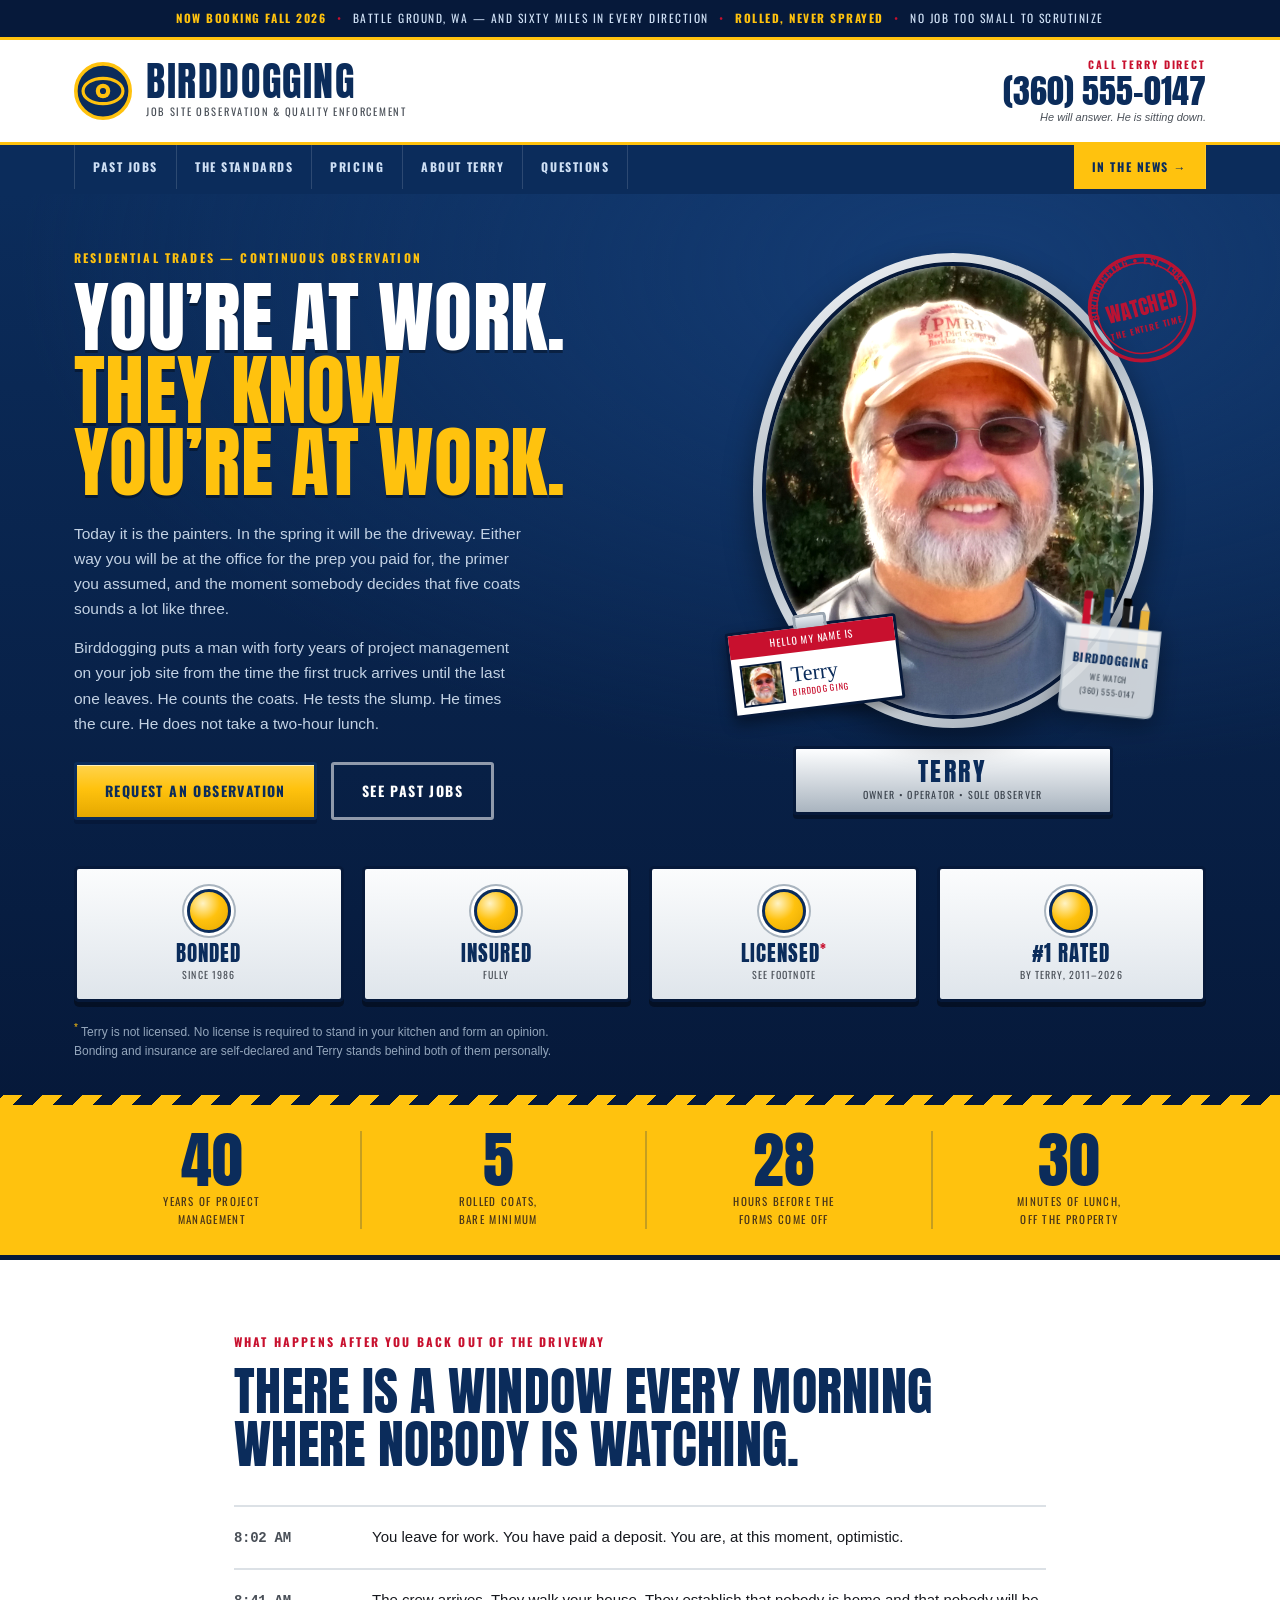
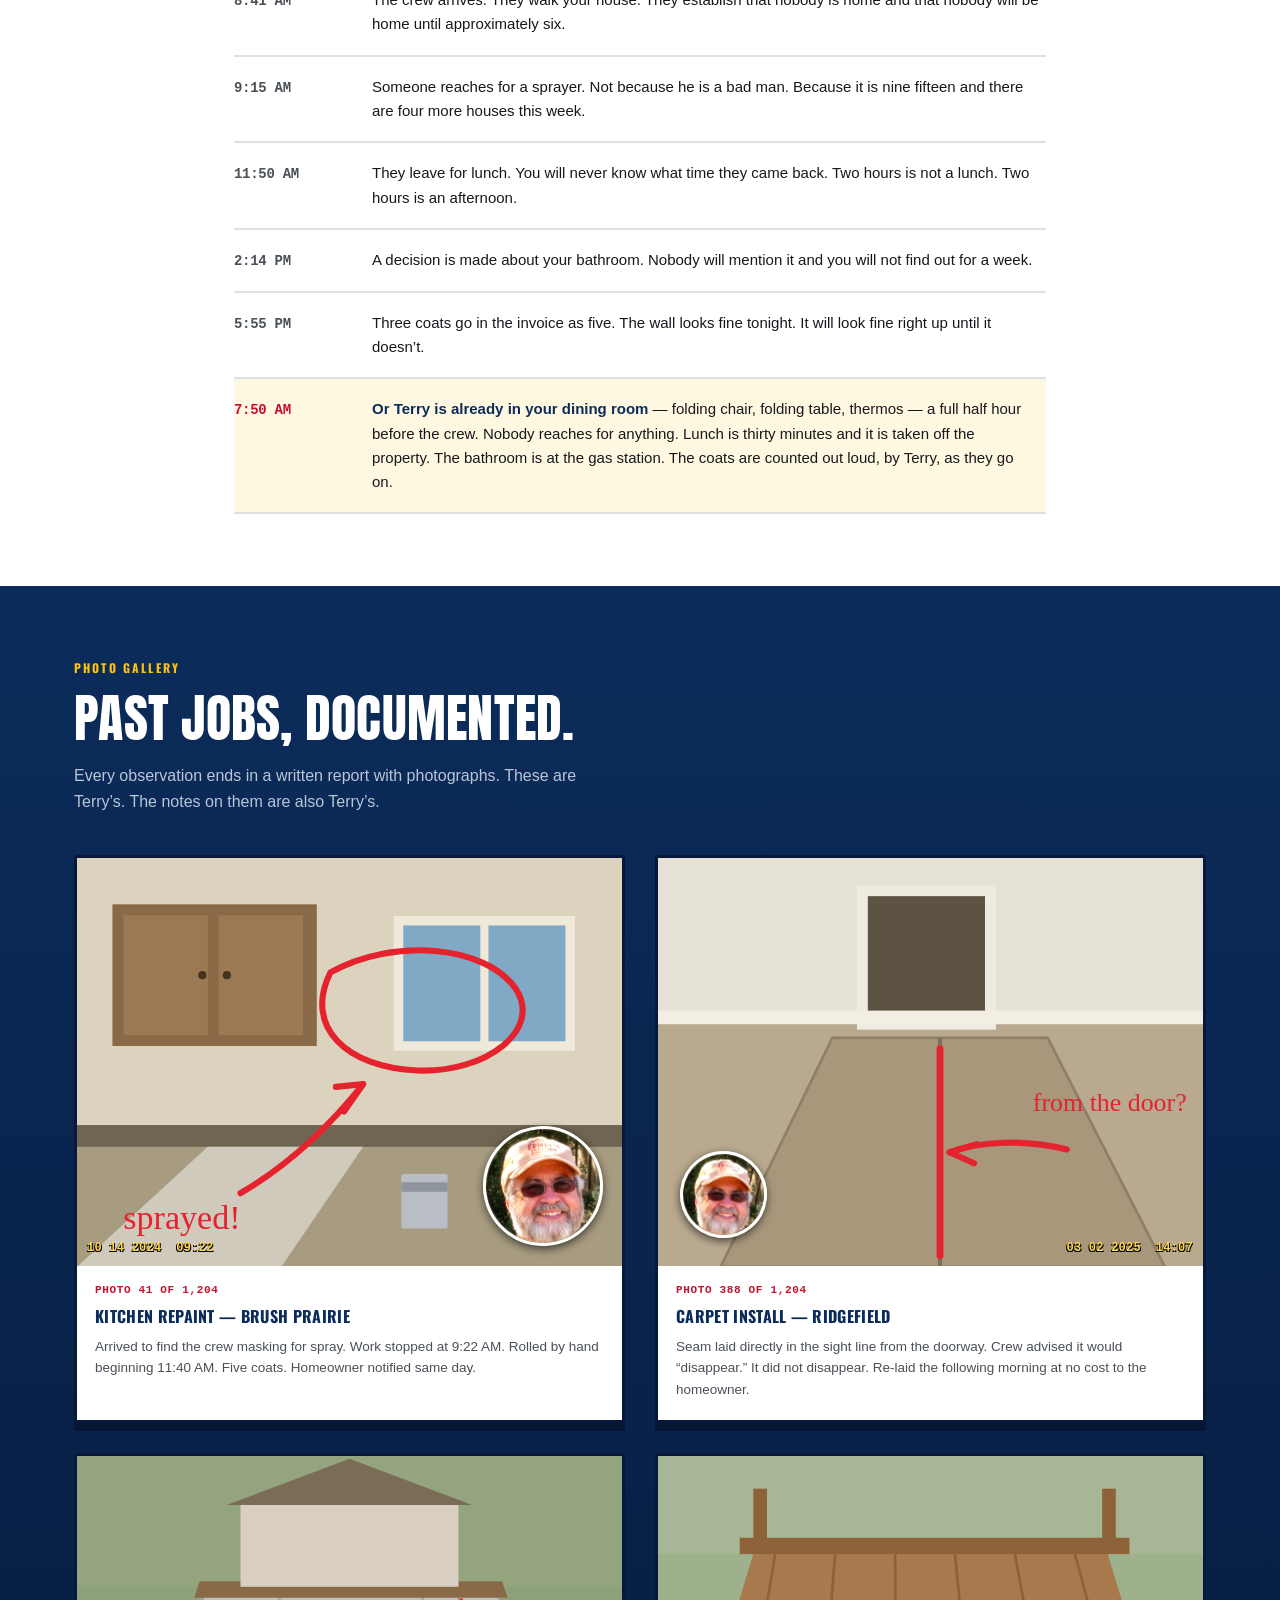
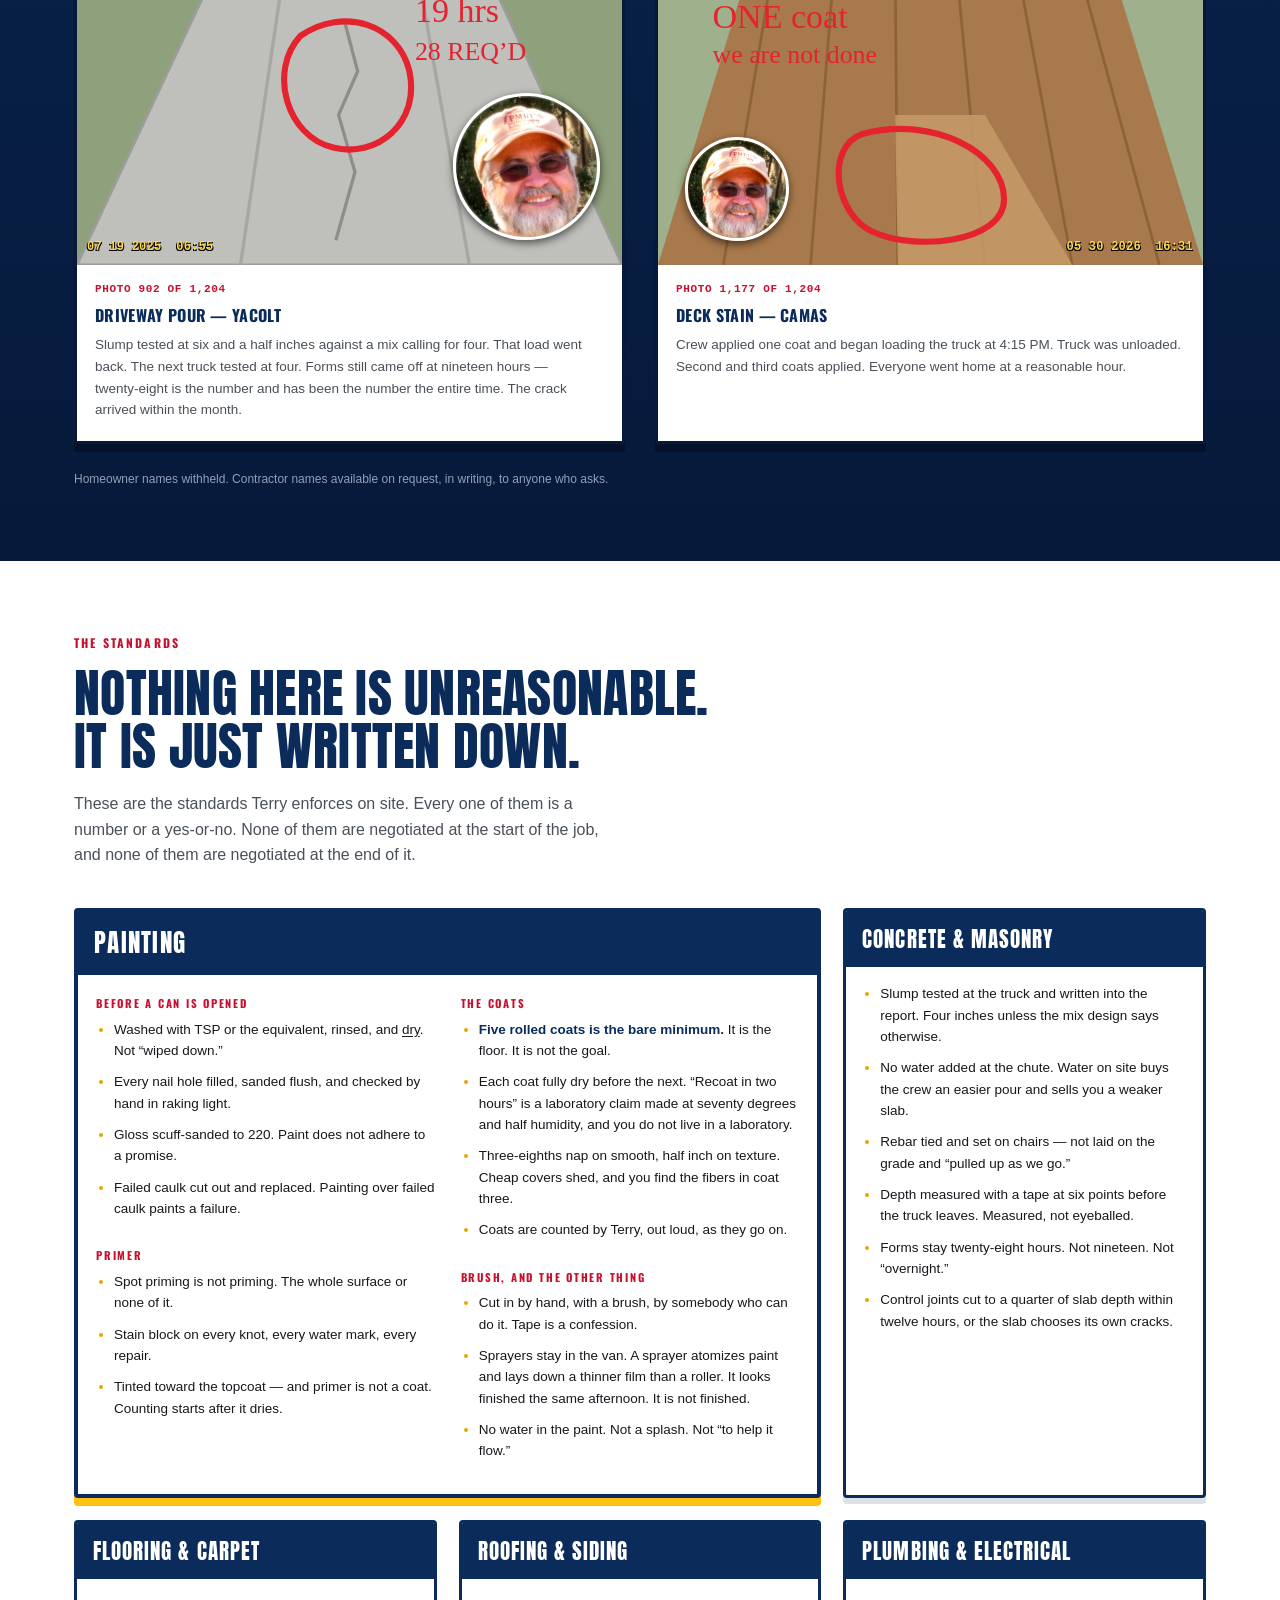
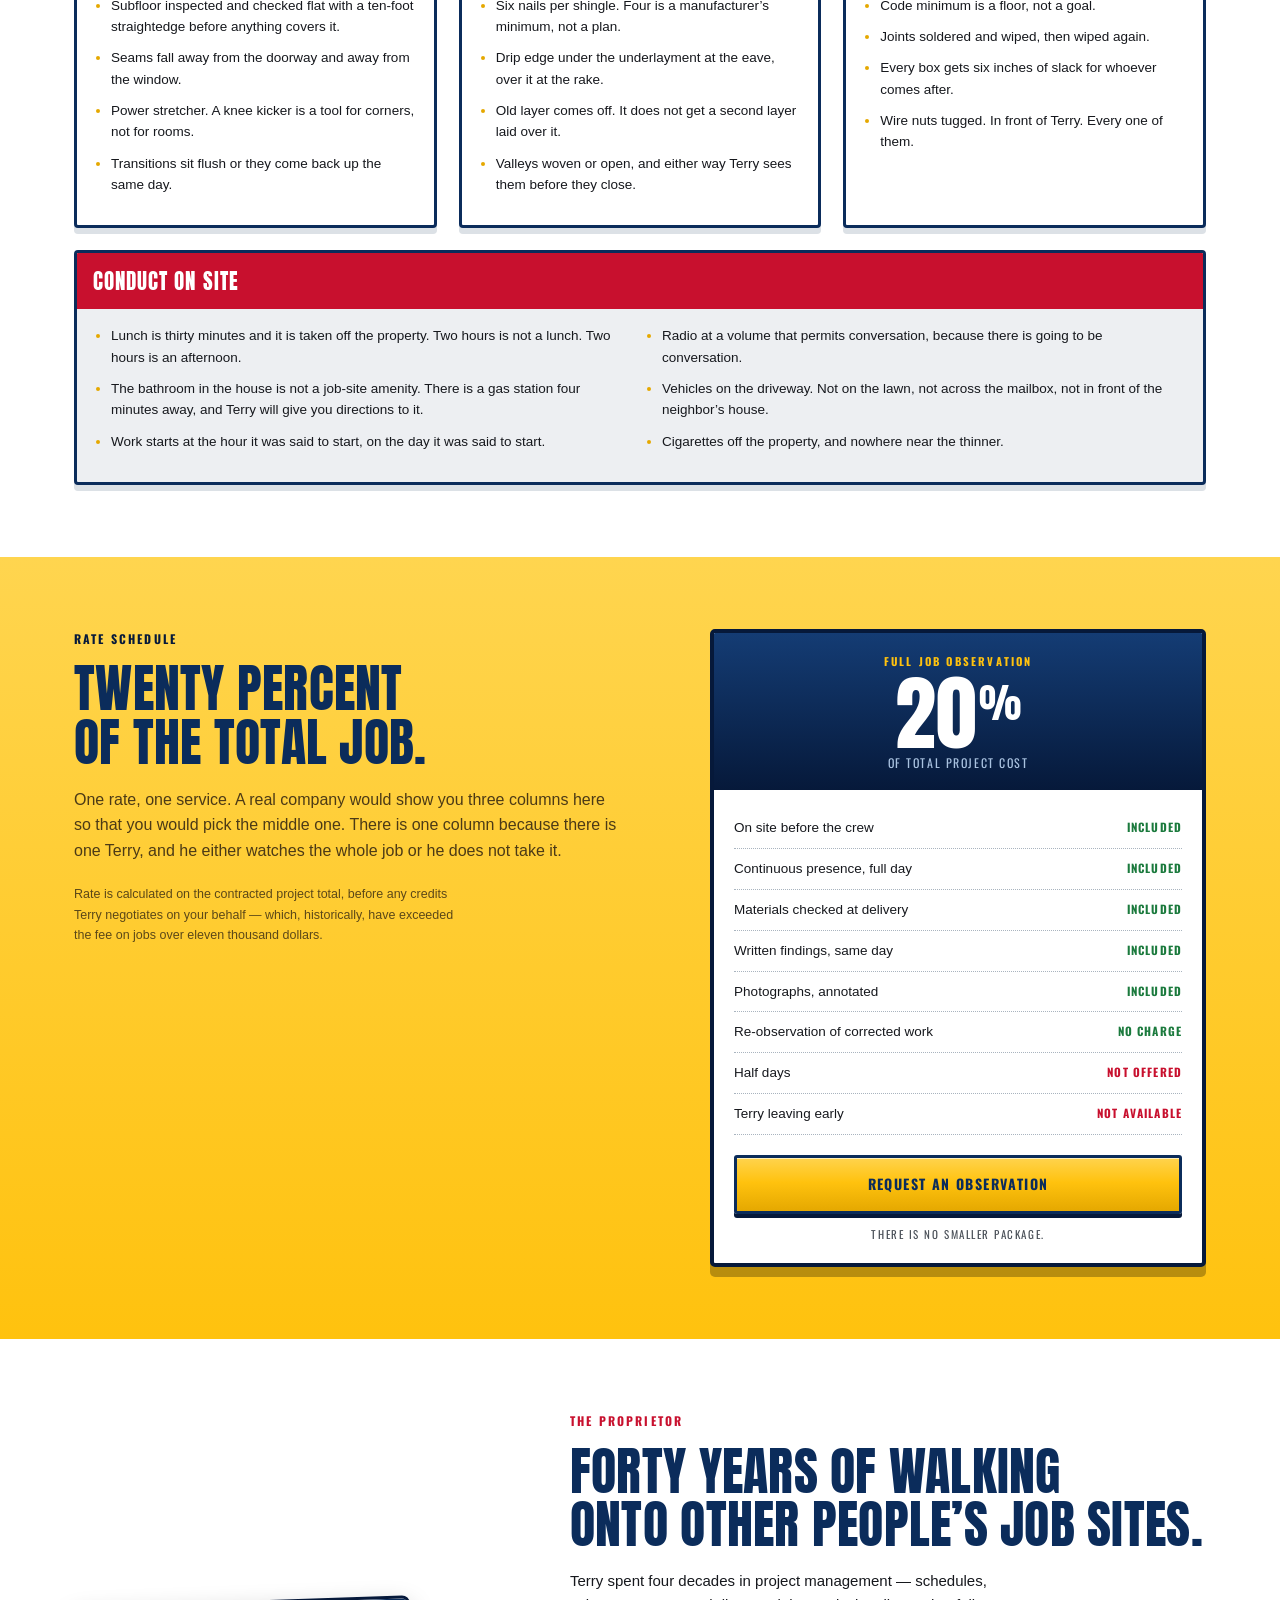
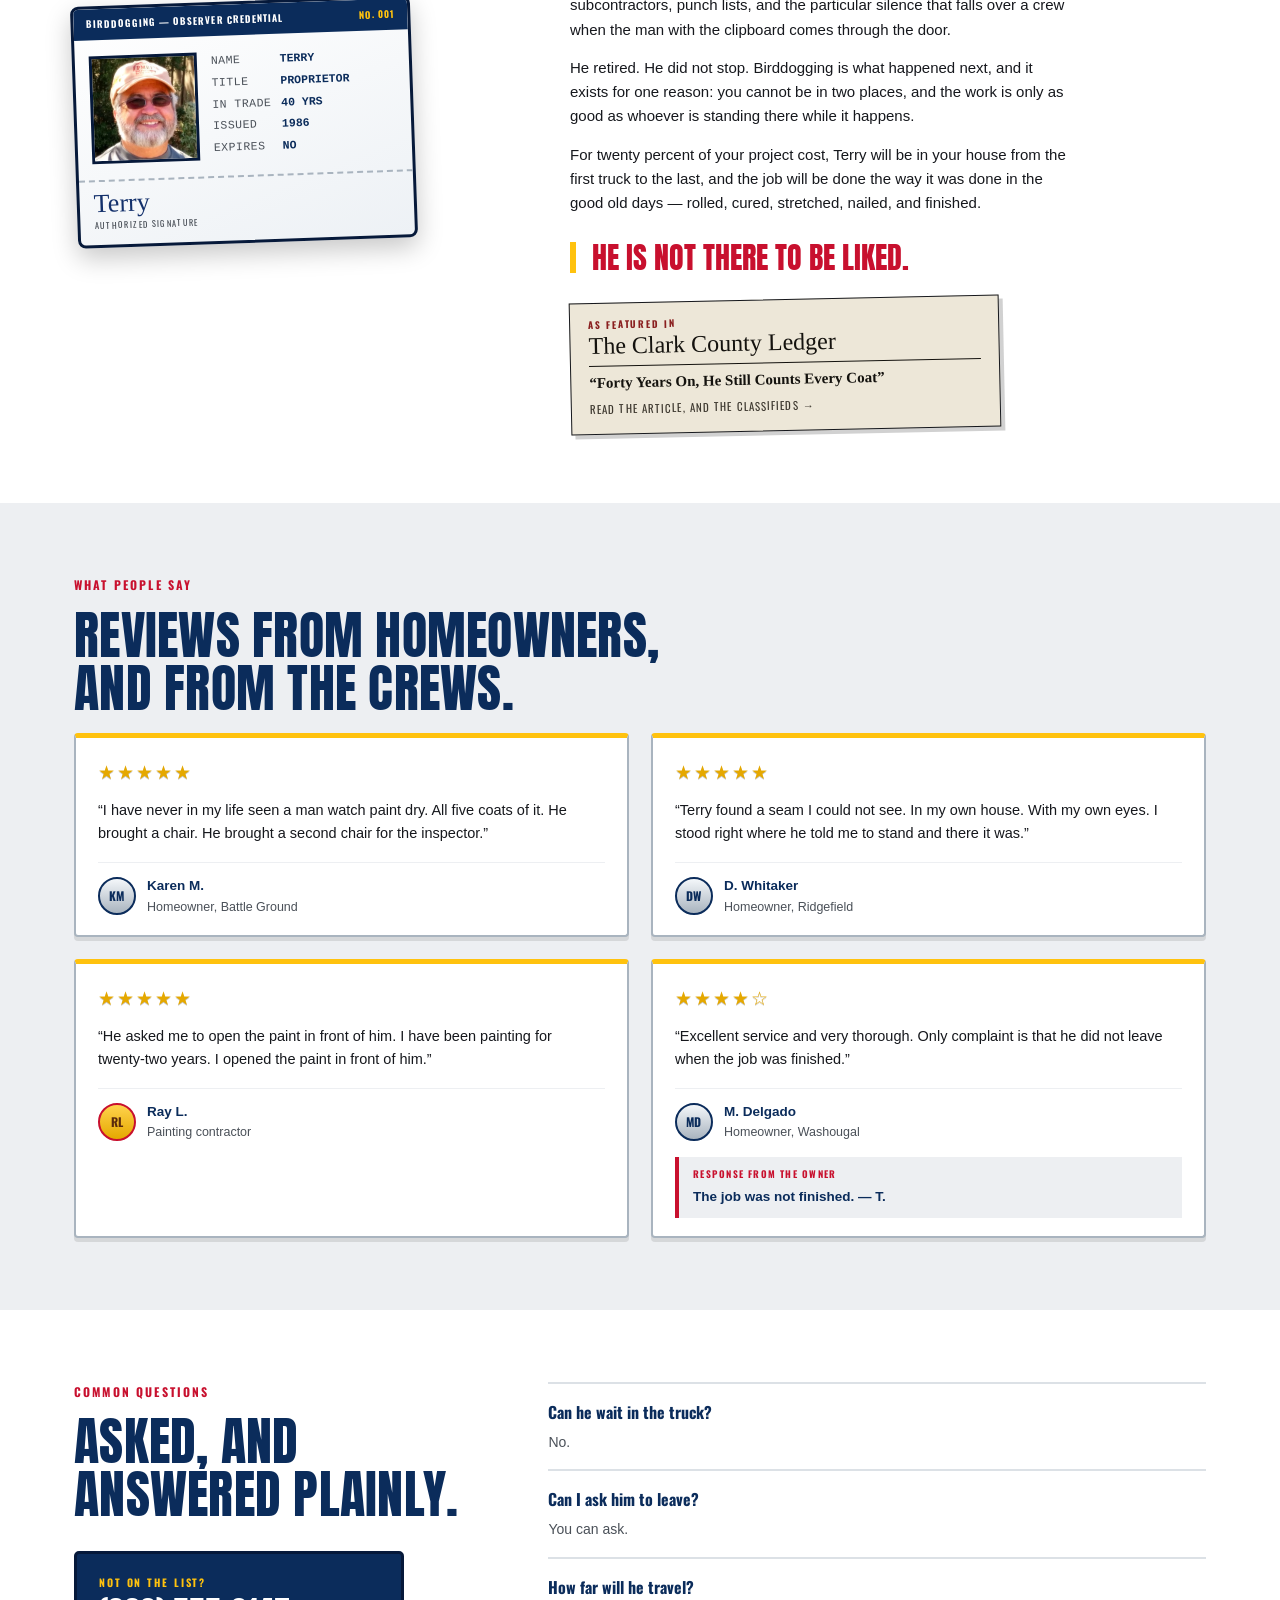
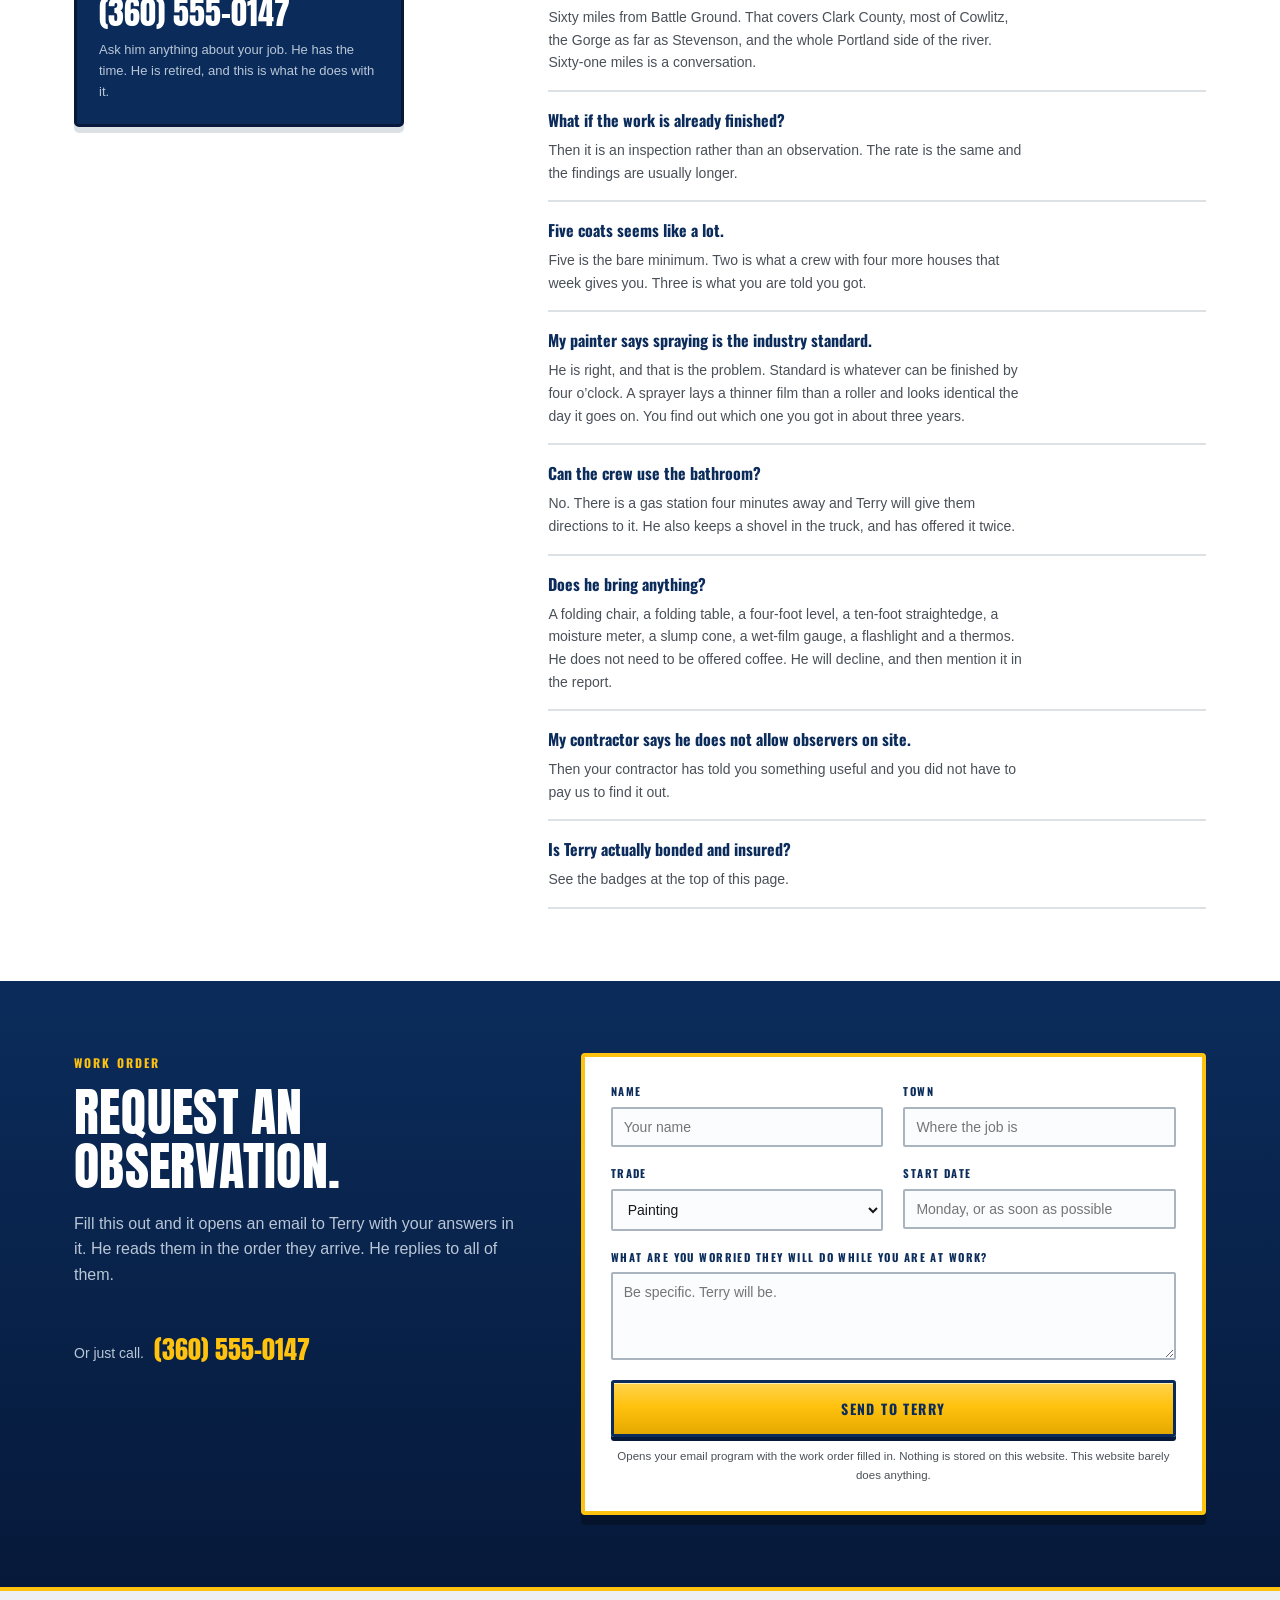
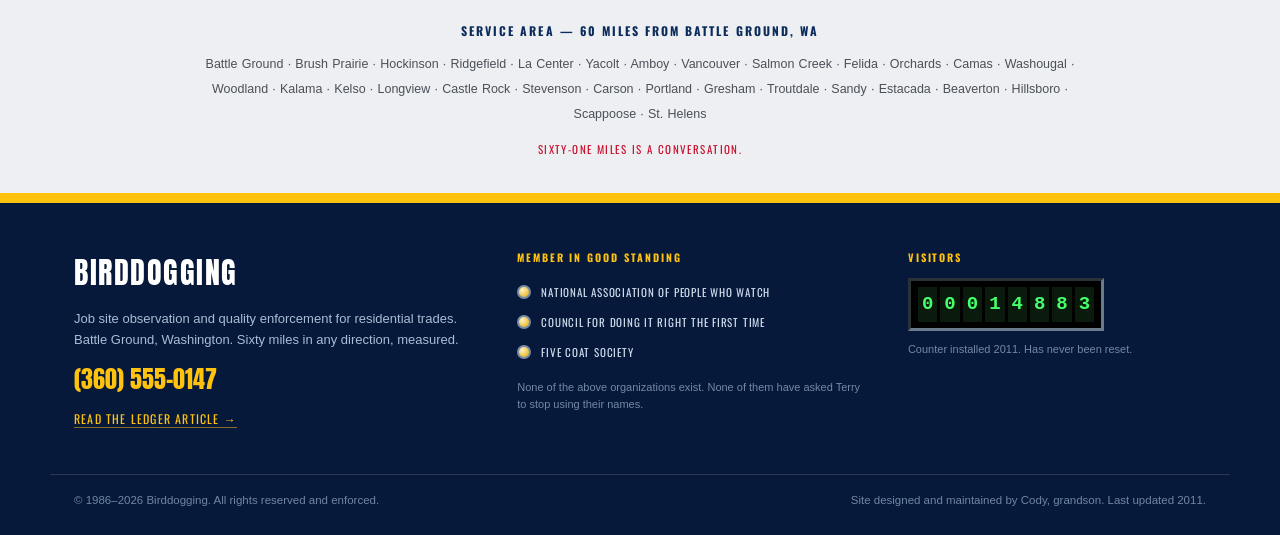
==== commit ab874c15: "Add a nav bar so the Ledger is findable Both links to the newspaper existed but were buried -- one i" ====
--- a/index.html
+++ b/index.html
@@ -48,6 +48,17 @@
       <span class="head__call-note">He will answer. He is sitting down.</span>
     </div>
   </div>
+
+  <nav class="nav" aria-label="Main">
+    <div class="wrap nav__in">
+      <a href="#projects">Past Jobs</a>
+      <a href="#standards">The Standards</a>
+      <a href="#pricing">Pricing</a>
+      <a href="#terry">About Terry</a>
+      <a href="#faq">Questions</a>
+      <a class="nav__news" href="ledger.html">In the News &rarr;</a>
+    </div>
+  </nav>
 </header>
 
 <main id="main">
--- a/styles.css
+++ b/styles.css
@@ -211,6 +211,43 @@
   font-style: italic;
 }
 
+/* ---------- nav ---------- */
+
+.nav {
+  background: var(--navy);
+  border-top: 3px solid var(--amber);
+}
+.nav__in {
+  display: flex;
+  flex-wrap: wrap;
+  align-items: stretch;
+  gap: 0;
+}
+.nav a {
+  display: flex;
+  align-items: center;
+  padding: 12px 18px;
+  font-family: var(--ui);
+  font-weight: 700;
+  font-size: 12px;
+  letter-spacing: .13em;
+  text-transform: uppercase;
+  text-decoration: none;
+  color: #CFE0F5;
+  border-right: 1px solid rgba(255,255,255,.14);
+}
+.nav a:first-child { border-left: 1px solid rgba(255,255,255,.14); }
+.nav a:hover { background: var(--navy-3); color: var(--paper); }
+
+/* The newspaper is the one thing here that is not on this page. */
+.nav__news {
+  margin-left: auto;
+  background: var(--amber);
+  color: var(--navy) !important;
+  border-right: 0;
+}
+.nav__news:hover { background: #FFD34D; }
+
 /* ---------- hero ---------- */
 
 .hero {
@@ -1272,6 +1309,10 @@
   .head__call { text-align: center; width: 100%; }
   .brand { justify-content: center; }
 
+  .nav__in { justify-content: center; }
+  .nav a { flex: 1 1 auto; justify-content: center; padding: 11px 12px; font-size: 11px; }
+  .nav__news { margin-left: 0; flex-basis: 100%; }
+
   .gallery,
   .revs,
   .trades { grid-template-columns: 1fr; }
